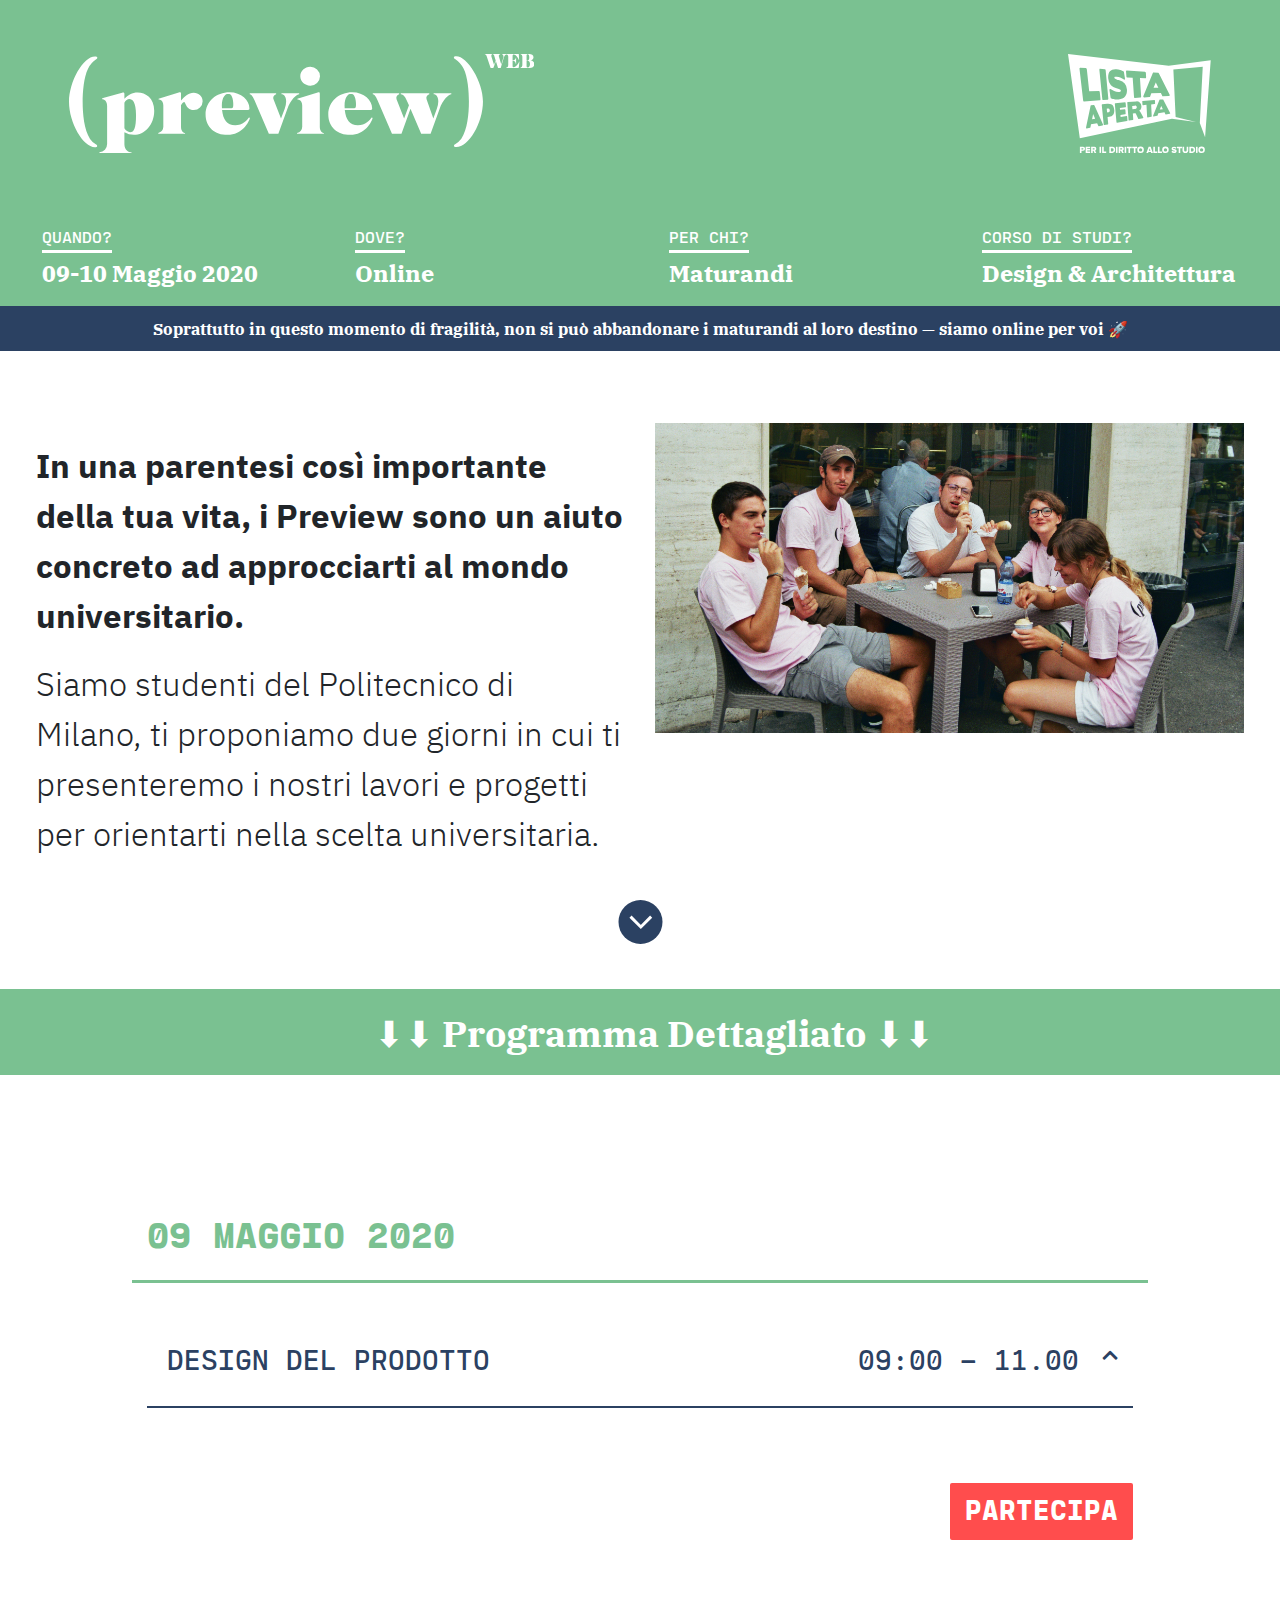
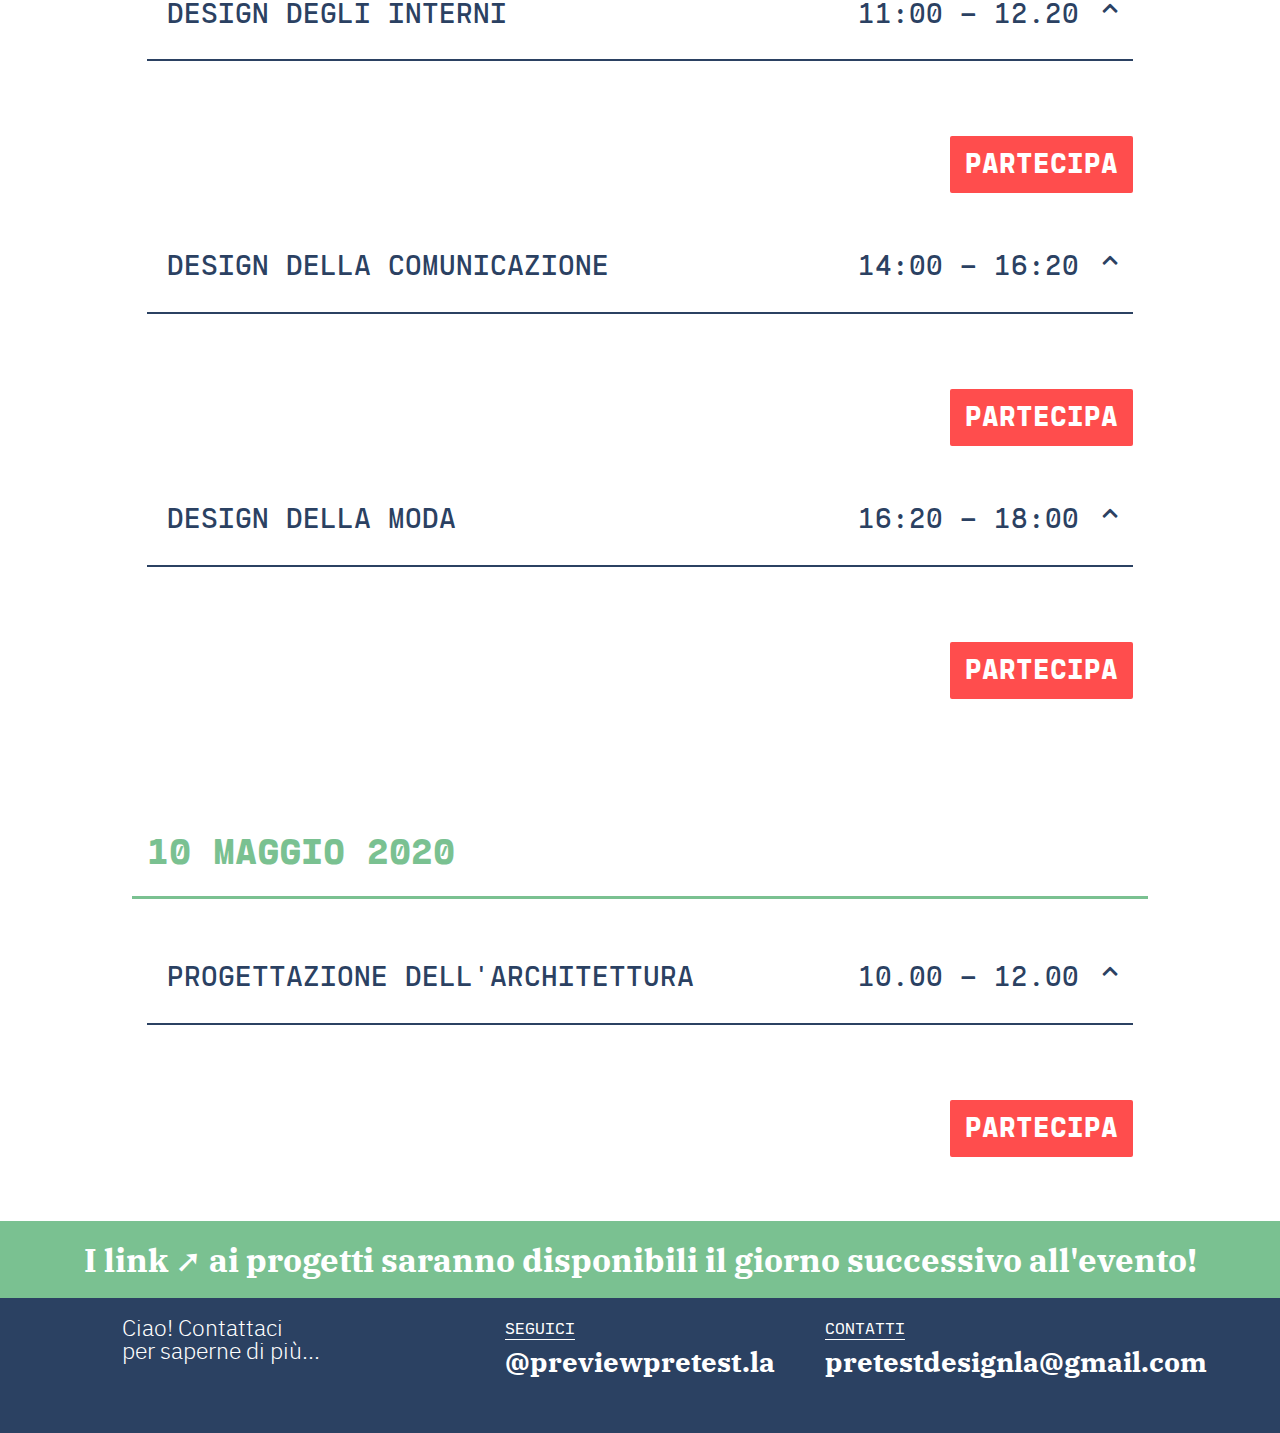
==== index.html @ a36ee957 "init" ====
<!DOCTYPE html>

 <html lang=ita>

 <head>

   <meta charset="UTF-8">
   <title>PREVIEW WEB 2020</title>
   <!-- metatag -->
   <meta name="description" content="PREVIEW WEB 2020">
   <meta name="keywords" content="">
   <meta name="author" content="Lista Aperta">
   <!-- responsive -->
   <meta name="viewport" content="width=device-width, initial-scale=1.0">
   <meta name="robots" content="all">
   <!-- favicon -->
   <link rel="icon" sizes="192x192" href="assets/favicon.png">
   <!-- bootstrap -->
   <link rel="stylesheet" href="https://stackpath.bootstrapcdn.com/bootstrap/4.3.1/css/bootstrap.min.css" integrity="sha384-ggOyR0iXCbMQv3Xipma34MD+dH/1fQ784/j6cY/iJTQUOhcWr7x9JvoRxT2MZw1T" crossorigin="anonymous">
   <!-- style and js -->
   <link rel="stylesheet" type="text/css" href="./style.css">
   <script src="https://ajax.googleapis.com/ajax/libs/jquery/3.4.1/jquery.min.js"></script>
   <!-- <script src="./main.js"></script> -->
   <!-- <link href="https://maxcdn.bootstrapcdn.com/bootstrap/4.3.1/css/bootstrap.min.css" rel="stylesheet" id="bootstrap-css"> -->
   <script src="https://maxcdn.bootstrapcdn.com/bootstrap/4.3.1/js/bootstrap.min.js"></script>
   <script src="https://code.jquery.com/jquery-1.11.1.min.js"></script>

 </head>

 <body>

   <header>

     <div class="container-fluid schermata">

       <div class="verde">
         <div class="row loghi">
           <div class="col-lg-12">
             <div class="svg">

               <svg class="prev" xmlns="http://www.w3.org/2000/svg" width="465.405" height="99.35" viewBox="0 0 465.405 99.35">

                 <g id="Group_120" data-name="Group 120" transform="translate(-140 -66.149)">

                   <path id="Path_24" data-name="Path 24"
                     d="M57.151,117.584a23.176,23.176,0,0,0-8.29,9.644c-4.044,8.1-5.256,23.042-5.256,32.973,0,11.86,1.415,28.153,7.381,37.024a18.108,18.108,0,0,0,6.064,5.592,1.636,1.636,0,0,1,1.113,1.542c0,1.349-1.718,1.255-2.326,1.255-11.626,0-25.881-24.009-25.881-45.413,0-20.15,14.154-45.315,25.982-45.315.607,0,2.326-.1,2.326,1.253,0,.869-.708,1.156-1.113,1.446"
                     transform="translate(110.043 -46.187)" fill="#fff" />

                   <path id="Path_25" data-name="Path 25"
                     d="M74.615,139.748c-1.921,0-3.641,1.253-4.955,3.76v25.549c1.516,2.6,3.639,3.76,5.663,3.76,4.042,0,5.963-4.339,5.963-17.259,0-12.823-3.639-15.811-6.671-15.811m4.649,35.77a18.606,18.606,0,0,1-9.6-2.6V184.87c0,6.075,4.449,8.1,7.076,8.1v1.06H44.69v-1.06a8.22,8.22,0,0,0,7.683-8.292V146.592c0-5.3-3.236-6.652-4.955-6.652v-.965l20.017-5.592c1.113-.29,2.224-.386,2.224,1.349v4.629c3.437-3.76,7.885-6.268,13.243-6.268,7.887,0,16.58,5.4,16.58,18.222,0,14.464-9.806,24.2-20.22,24.2"
                     transform="translate(125.738 -28.529)" fill="#fff" />

                   <path id="Path_26" data-name="Path 26"
                     d="M108.561,150.723c-4.651,0-6.572-2.8-7.683-5.015-.81-1.639-1.113-2.988-1.82-2.988s-1.82.772-3.135,3.374v21.6c0,4.53,2.832,5.882,4.044,5.978v.963H73.178v-.963a6.574,6.574,0,0,0,5.054-6.171V146.384c0-5.206-3.437-6.075-4.752-6.075v-.867l20.22-6.268c1.316-.29,2.224-.386,2.224,1.349v6.847c3.135-3.76,7.481-7.81,12.638-7.81s9,3.76,9,8.387a8.838,8.838,0,0,1-9,8.775"
                     transform="translate(156.087 -28.61)" fill="#fff" />

                   <path id="Path_27" data-name="Path 27"
                     d="M118.731,134.538c-2.629,0-6.369,3.086-6.369,12.053,0,.772.1,1.446.1,2.314h9.5c1.619,0,1.82-1.158,1.82-4.146,0-5.206-1.516-10.221-5.054-10.221m-.708,41.074c-12.739,0-21.938-7.81-21.938-20.44,0-13.018,10.717-22.177,23.96-22.177,11.828,0,19.916,8.1,19.916,16.1,0,.963-.1,1.639-1.516,1.639H112.564c1.01,9.449,4.953,15.33,13.144,15.33,7.481,0,12.433-5.882,13.546-7.617.605-.193,1.111-.1,1.111.483-.81,3.471-7.379,16.679-22.343,16.679"
                     transform="translate(180.491 -28.624)" fill="#fff" />

                   <path id="Path_28" data-name="Path 28"
                     d="M154.88,149.683l-8.794,24.491h-9.5l-14.356-33.747c-1.82-4.05-3.742-5.785-4.752-5.785v-1.156h26.387v1.156a3.68,3.68,0,0,0-2.528,5.109l7.382,19.092,3.639-9.642a20.1,20.1,0,0,0,1.516-7.426c0-4.434-1.921-7.134-4.651-7.134v-1.156h17.694v1.156c-2.528,0-8.493,5.3-12.033,15.041"
                     transform="translate(203.278 -28.149)" fill="#fff" />

                   <path id="Path_29" data-name="Path 29"
                     d="M153.525,138.924c-5.357,0-9.907-4.146-9.907-9.354,0-5.109,4.55-9.447,9.907-9.447a9.674,9.674,0,0,1,9.808,9.447,9.535,9.535,0,0,1-9.808,9.354M140.383,187.13v-.963A6.542,6.542,0,0,0,145.538,180V158.881c0-5.206-3.538-6.075-4.851-6.075v-.867l20.321-6.268c1.212-.29,2.123-.386,2.123,1.349v33.168c0,4.53,2.829,5.882,4.044,5.978v.963Z"
                     transform="translate(227.683 -41.107)" fill="#fff" />

                   <path id="Path_30" data-name="Path 30"
                     d="M178.153,134.538c-2.629,0-6.369,3.086-6.369,12.053,0,.772.1,1.446.1,2.314h9.5c1.617,0,1.82-1.158,1.82-4.146,0-5.206-1.516-10.221-5.054-10.221m-.708,41.074c-12.737,0-21.938-7.81-21.938-20.44,0-13.018,10.717-22.177,23.96-22.177,11.828,0,19.916,8.1,19.916,16.1,0,.963-.1,1.639-1.516,1.639H171.986c1.01,9.449,4.955,15.33,13.142,15.33,7.483,0,12.435-5.882,13.549-7.617.605-.193,1.111-.1,1.111.483-.808,3.471-7.379,16.679-22.343,16.679"
                     transform="translate(243.795 -28.624)" fill="#fff" />

                   <path id="Path_31" data-name="Path 31"
                     d="M243.667,149.683l-8.8,24.491h-9.4L214.753,149.1l-9,25.07h-9.5L181.8,140.427c-1.72-4.05-3.639-5.785-4.752-5.785v-1.156h26.387v1.156a3.753,3.753,0,0,0-2.528,5.109l7.481,19.092,4.854-13.307-2.326-5.109c-1.617-4.05-4.348-5.785-5.863-5.785v-1.156h28.51v1.156a3.733,3.733,0,0,0-2.629,5.109l6.673,19.092,3.437-9.642a20.059,20.059,0,0,0,1.516-7.426c0-4.434-1.921-7.134-4.649-7.134v-1.156H255.6v1.156c-2.427,0-8.493,5.3-11.929,15.041"
                     transform="translate(266.739 -28.149)" fill="#fff" />

                   <path id="Path_32" data-name="Path 32"
                     d="M218.727,205.564c-.506,0-2.326,0-2.326-1.351a1.7,1.7,0,0,1,1.212-1.542,20.233,20.233,0,0,0,6.167-5.5c6.066-8.966,7.582-25.165,7.582-37.217,0-9.738-1.111-24.779-5.357-32.878a24.2,24.2,0,0,0-8.493-9.642,1.591,1.591,0,0,1-1.212-1.446c0-1.349,1.82-1.253,2.326-1.253,11.221,0,26.789,25.261,26.789,45.315,0,21.4-14.154,45.51-26.688,45.51"
                     transform="translate(308.559 -46.33)" fill="#fff" />

                   <path id="Path_45" data-name="Path 45"
                     d="M20.811-13.608v-.252H16.443l.021.252c1.05,0,1.827,1.785,1.323,3.465L15.75-3.486l-2.289-7.728a1.829,1.829,0,0,1,1.281-2.394v-.252H7.329v.252c.441,0,1.05.5,1.386,1.533l1.449,4.6L8.505-3.234l-2.541-7.98c-.42-1.344.147-2.394.819-2.394v-.252H-.693v.252a2.307,2.307,0,0,1,1.68,1.533L5.1,0H7.791l2.625-6.678L12.537,0h2.646l3.234-10.542A4.658,4.658,0,0,1,20.811-13.608ZM33.936-6.237c.042-.315-.147-.252-.294.063a16.408,16.408,0,0,1-2.058,3.381c-.966,1.2-2.163,2.268-3.423,2.268-.735,0-1.092-.672-1.092-1.365V-7.056h.42c1.911,0,2.814,2.31,2.814,3.066H30.6v-6.447h-.21c0,.756-.987,2.9-2.9,2.9h-.42v-4.347c0-1.05.588-1.512,1.3-1.512.966,0,2.058.882,2.94,1.974a12.266,12.266,0,0,1,1.932,3.192c.147.441.378.252.357,0l-.273-5.4c-.021-.21-.336-.231-.336-.231H20.727v.21a2.406,2.406,0,0,1,1.995,2.541v8.274a2.5,2.5,0,0,1-2.163,2.6V0H32.886s.378-.063.4-.294Zm14.931,2.31c0-2.94-3.15-3.423-3.99-3.423v-.105c.756,0,3.129-.945,3.129-3.192,0-2.31-2.121-3.234-4.2-3.234H35.049v.231a2.259,2.259,0,0,1,1.785,2.226v8.505A2.519,2.519,0,0,1,34.944-.21V0h9.345C46.746,0,48.867-1.386,48.867-3.927ZM43.743-10.29c0,2.268-.8,2.9-1.512,2.9h-.987c-.105,0-.189-.063-.189-.252v-4.578c0-.651.168-1.344,1.071-1.344C43.176-13.566,43.743-12.537,43.743-10.29Zm.735,6.531c0,2.394-1.092,3.339-2.058,3.339a1.257,1.257,0,0,1-1.365-1.323V-6.825a.292.292,0,0,1,.273-.252h.9C43.218-7.077,44.478-6.174,44.478-3.759Z"
                     transform="translate(556.538 80.03)" fill="#fff" />

                 </g>

               </svg>
               <svg class="LA" xmlns="http://www.w3.org/2000/svg" width="142.706" height="99" viewBox="0 0 142.706 99">
                 <g id="Group_3" data-name="Group 3" transform="translate(-90.061 -147.755)">
                   <path id="Path_1" data-name="Path 1"
                     d="M183.31,199.638l-1.475,3.663,3.09-.4Zm-25.027,0a2.183,2.183,0,0,0-1.43-.252l-2.617.259.267,3.46,1.99-.242a3.51,3.51,0,0,0,1.8-.6,1.537,1.537,0,0,0,.547-1.455A1.414,1.414,0,0,0,158.282,199.638Zm-26.455,4.338a2.06,2.06,0,0,0-.633-1.462,1.605,1.605,0,0,0-1.447-.27l-.944.206.352,3.724.853-.068A1.715,1.715,0,0,0,131.827,203.976Zm-16.626,3.84-1.063,5.074,3.054-.476Zm62.654-31.638-2.241,5.356,4.8-.015ZM115.2,207.816l-1.063,5.074,3.054-.476Zm16.626-3.84a2.06,2.06,0,0,0-.633-1.462,1.605,1.605,0,0,0-1.447-.27l-.944.206.352,3.724.853-.068A1.715,1.715,0,0,0,131.827,203.976Zm26.455-4.338a2.183,2.183,0,0,0-1.43-.252l-2.617.259.267,3.46,1.99-.242a3.51,3.51,0,0,0,1.8-.6,1.537,1.537,0,0,0,.547-1.455A1.414,1.414,0,0,0,158.282,199.638Zm19.573-23.459-2.241,5.356,4.8-.015Zm5.455,23.459-1.475,3.663,3.09-.4Zm0,0-1.475,3.663,3.09-.4Zm-25.027,0a2.183,2.183,0,0,0-1.43-.252l-2.617.259.267,3.46,1.99-.242a3.51,3.51,0,0,0,1.8-.6,1.537,1.537,0,0,0,.547-1.455A1.414,1.414,0,0,0,158.282,199.638Zm-26.455,4.338a2.06,2.06,0,0,0-.633-1.462,1.605,1.605,0,0,0-1.447-.27l-.944.206.352,3.724.853-.068A1.715,1.715,0,0,0,131.827,203.976Zm-16.626,3.84-1.063,5.074,3.054-.476Zm62.654-31.638-2.241,5.356,4.8-.015ZM115.2,207.816l-1.063,5.074,3.054-.476Zm16.626-3.84a2.06,2.06,0,0,0-.633-1.462,1.605,1.605,0,0,0-1.447-.27l-.944.206.352,3.724.853-.068A1.715,1.715,0,0,0,131.827,203.976Zm26.455-4.338a2.183,2.183,0,0,0-1.43-.252l-2.617.259.267,3.46,1.99-.242a3.51,3.51,0,0,0,1.8-.6,1.537,1.537,0,0,0,.547-1.455A1.414,1.414,0,0,0,158.282,199.638Zm19.573-23.459-2.241,5.356,4.8-.015Zm5.455,23.459-1.475,3.663,3.09-.4Zm0,0-1.475,3.663,3.09-.4Zm-25.027,0a2.183,2.183,0,0,0-1.43-.252l-2.617.259.267,3.46,1.99-.242a3.51,3.51,0,0,0,1.8-.6,1.537,1.537,0,0,0,.547-1.455A1.414,1.414,0,0,0,158.282,199.638Zm-26.455,4.338a2.06,2.06,0,0,0-.633-1.462,1.605,1.605,0,0,0-1.447-.27l-.944.206.352,3.724.853-.068A1.715,1.715,0,0,0,131.827,203.976Zm-16.626,3.84-1.063,5.074,3.054-.476Zm62.654-31.638-2.241,5.356,4.8-.015ZM115.2,207.816l-1.063,5.074,3.054-.476Zm16.626-3.84a2.06,2.06,0,0,0-.633-1.462,1.605,1.605,0,0,0-1.447-.27l-.944.206.352,3.724.853-.068A1.715,1.715,0,0,0,131.827,203.976Zm26.455-4.338a2.183,2.183,0,0,0-1.43-.252l-2.617.259.267,3.46,1.99-.242a3.51,3.51,0,0,0,1.8-.6,1.537,1.537,0,0,0,.547-1.455A1.414,1.414,0,0,0,158.282,199.638Zm19.573-23.459-2.241,5.356,4.8-.015Zm5.455,23.459-1.475,3.663,3.09-.4Zm0,0-1.475,3.663,3.09-.4Zm-25.027,0a2.183,2.183,0,0,0-1.43-.252l-2.617.259.267,3.46,1.99-.242a3.51,3.51,0,0,0,1.8-.6,1.537,1.537,0,0,0,.547-1.455A1.414,1.414,0,0,0,158.282,199.638Zm-26.455,4.338a2.06,2.06,0,0,0-.633-1.462,1.605,1.605,0,0,0-1.447-.27l-.944.206.352,3.724.853-.068A1.715,1.715,0,0,0,131.827,203.976Zm-16.626,3.84-1.063,5.074,3.054-.476Zm62.654-31.638-2.241,5.356,4.8-.015ZM115.2,207.816l-1.063,5.074,3.054-.476Zm16.626-3.84a2.06,2.06,0,0,0-.633-1.462,1.605,1.605,0,0,0-1.447-.27l-.944.206.352,3.724.853-.068A1.715,1.715,0,0,0,131.827,203.976Zm26.455-4.338a2.183,2.183,0,0,0-1.43-.252l-2.617.259.267,3.46,1.99-.242a3.51,3.51,0,0,0,1.8-.6,1.537,1.537,0,0,0,.547-1.455A1.414,1.414,0,0,0,158.282,199.638Zm19.573-23.459-2.241,5.356,4.8-.015Zm5.455,23.459-1.475,3.663,3.09-.4Zm0,0-1.475,3.663,3.09-.4Zm-25.027,0a2.183,2.183,0,0,0-1.43-.252l-2.617.259.267,3.46,1.99-.242a3.51,3.51,0,0,0,1.8-.6,1.537,1.537,0,0,0,.547-1.455A1.414,1.414,0,0,0,158.282,199.638Zm-26.455,4.338a2.06,2.06,0,0,0-.633-1.462,1.605,1.605,0,0,0-1.447-.27l-.944.206.352,3.724.853-.068A1.715,1.715,0,0,0,131.827,203.976Zm-16.626,3.84-1.063,5.074,3.054-.476Zm62.654-31.638-2.241,5.356,4.8-.015ZM115.2,207.816l-1.063,5.074,3.054-.476Zm16.626-3.84a2.06,2.06,0,0,0-.633-1.462,1.605,1.605,0,0,0-1.447-.27l-.944.206.352,3.724.853-.068A1.715,1.715,0,0,0,131.827,203.976Zm26.455-4.338a2.183,2.183,0,0,0-1.43-.252l-2.617.259.267,3.46,1.99-.242a3.51,3.51,0,0,0,1.8-.6,1.537,1.537,0,0,0,.547-1.455A1.414,1.414,0,0,0,158.282,199.638Zm19.573-23.459-2.241,5.356,4.8-.015Zm5.455,23.459-1.475,3.663,3.09-.4Zm0,0-1.475,3.663,3.09-.4Zm-25.027,0a2.183,2.183,0,0,0-1.43-.252l-2.617.259.267,3.46,1.99-.242a3.51,3.51,0,0,0,1.8-.6,1.537,1.537,0,0,0,.547-1.455A1.414,1.414,0,0,0,158.282,199.638Zm-26.455,4.338a2.06,2.06,0,0,0-.633-1.462,1.605,1.605,0,0,0-1.447-.27l-.944.206.352,3.724.853-.068A1.715,1.715,0,0,0,131.827,203.976Zm-16.626,3.84-1.063,5.074,3.054-.476Zm62.654-31.638-2.241,5.356,4.8-.015Zm12.908-16.6-100.7-11.827L101.883,232.1l92.123-19.584,24.132,3.336-20.44-5.088L195.429,163.3l29.37-2.792-2.927,56.256,5.284,14.328,5.611-77.077ZM175.2,166.346a.774.774,0,0,1,.384-.124l4.679.359a1.024,1.024,0,0,1,.413.171,2.365,2.365,0,0,1,.338.395l10.7,21.368a.976.976,0,0,1,.007.861.72.72,0,0,1-.708.424l-5.946.312a.834.834,0,0,1-.4-.131.68.68,0,0,1-.3-.345l-1.408-2.866-9.6.323-1.149,3.165a1.023,1.023,0,0,1-.291.391.729.729,0,0,1-.395.188l-5.261.3a.757.757,0,0,1-.766-.409,1.232,1.232,0,0,1-.037-1.027L174.9,166.67A.734.734,0,0,1,175.2,166.346Zm-26.925-1.767a.55.55,0,0,1,.532-.288l18.253,1.294a.8.8,0,0,1,.594.341,1.1,1.1,0,0,1,.277.69l.242,4.406a1.071,1.071,0,0,1-.185.7.646.646,0,0,1-.562.259l-5.392-.21,1.152,18.534a1.116,1.116,0,0,1-.181.715.629.629,0,0,1-.523.334l-5.562.341a.671.671,0,0,1-.544-.288,1.14,1.14,0,0,1-.29-.7l-1.342-19.224-5.4-.2a.707.707,0,0,1-.594-.331,1.5,1.5,0,0,1-.281-.8l-.375-4.843A1.1,1.1,0,0,1,148.277,164.579Zm-26.722-1.661c.117-.228.256-.341.451-.323l4.9.288c.19.007.359.132.528.388a2.025,2.025,0,0,1,.271.835l2.667,28.161a1.407,1.407,0,0,1-.114.821.54.54,0,0,1-.428.391l-4.7.345a.634.634,0,0,1-.512-.327,1.746,1.746,0,0,1-.26-.825l-2.9-28.918A1.55,1.55,0,0,1,121.555,162.918ZM105.51,194.912a1.591,1.591,0,0,1-.325-.881l-3.594-31.3a1.616,1.616,0,0,1,.127-.9.479.479,0,0,1,.512-.341l5.7.3a.853.853,0,0,1,.61.408,1.713,1.713,0,0,1,.338.9l2.382,21.945,9.676-.338a.767.767,0,0,1,.587.324,1.582,1.582,0,0,1,.322.861l.7,6.909a1.564,1.564,0,0,1-.135.871.6.6,0,0,1-.5.38l-15.793,1.213A.692.692,0,0,1,105.51,194.912Zm19.539,23.836a.553.553,0,0,1-.425.448l-3.821.711a.394.394,0,0,1-.27-.082.615.615,0,0,1-.212-.3l-1.12-2.518-6.134,1.07-.535,2.9a.831.831,0,0,1-.153.377.422.422,0,0,1-.249.2l-3.359.647a.472.472,0,0,1-.532-.309,1.344,1.344,0,0,1-.087-.892l4.514-21.418a.7.7,0,0,1,.162-.334c.1-.11.172-.16.238-.16l2.967-.288a.4.4,0,0,1,.261.128.65.65,0,0,1,.233.3l8.432,18.715A1.274,1.274,0,0,1,125.049,218.748Zm10.222-10.28a5.414,5.414,0,0,1-3.949,2.137l-1.7.224.619,6.522a1.068,1.068,0,0,1-.082.573.5.5,0,0,1-.332.3l-3.469.644a.389.389,0,0,1-.377-.164,1.045,1.045,0,0,1-.213-.543l-1.925-19.27a1.018,1.018,0,0,1,.092-.576.41.41,0,0,1,.327-.274l4.936-.455a11.252,11.252,0,0,1,2.843.107,4.859,4.859,0,0,1,2.107.935,4.724,4.724,0,0,1,1.4,1.842,8.887,8.887,0,0,1,.677,2.859A7.682,7.682,0,0,1,135.271,208.468Zm.585-15.59a2.269,2.269,0,0,1-.413-.1l0,.05c-.5-.1-.925-.189-1.289-.281s-.619-.153-.816-.2a.8.8,0,0,1-.434-.356,1.474,1.474,0,0,1-.267-.637l-1.081-7.3a1.3,1.3,0,0,1,.192-1.1.546.546,0,0,1,.791-.089,28.645,28.645,0,0,0,3.679,2.013,9.908,9.908,0,0,0,4.274.981,3.6,3.6,0,0,0,1.823-.469,1.209,1.209,0,0,0,.59-1.205,1.151,1.151,0,0,0-.466-.779,9.342,9.342,0,0,0-3.14-1.2c-3.048-.829-5.211-1.945-6.486-3.368a10.857,10.857,0,0,1-2.5-6.482c-.3-3.251.251-5.658,1.668-7.255,1.412-1.565,3.53-2.237,6.335-2.052a17.38,17.38,0,0,1,3.975.779c.676.21,1.282.412,1.791.587a13.41,13.41,0,0,1,1.283.509,1.024,1.024,0,0,1,.411.384,1.372,1.372,0,0,1,.237.59l1.019,6.309a1.209,1.209,0,0,1-.215,1.042.554.554,0,0,1-.818.046c-.558-.381-1.161-.729-1.769-1.063a20.8,20.8,0,0,0-1.917-.939,10.4,10.4,0,0,0-3.546-.878,5.18,5.18,0,0,0-1.78.181.809.809,0,0,0-.562.886,1.172,1.172,0,0,0,.734.96c.411.213.923.437,1.508.69a15.808,15.808,0,0,0,2.08.7q4.329,1.253,6.031,3.428a10.015,10.015,0,0,1,2.182,5.861,11.806,11.806,0,0,1-.306,4.093,7.96,7.96,0,0,1-1.548,3.062,7.292,7.292,0,0,1-2.667,2.006,10.492,10.492,0,0,1-3.691.9,18.045,18.045,0,0,1-2.226.025,19.675,19.675,0,0,1-2.222-.242A2.577,2.577,0,0,0,135.856,192.878ZM149.4,214.467a.505.505,0,0,1-.341.287l-9.964,1.786a.375.375,0,0,1-.368-.161.818.818,0,0,1-.194-.512l-1.62-18.189a.776.776,0,0,1,.11-.534.393.393,0,0,1,.326-.259l9.795-.832a.437.437,0,0,1,.361.181.773.773,0,0,1,.187.5l.29,3.493a1.036,1.036,0,0,1-.109.54.454.454,0,0,1-.345.253l-5.6.619.158,1.956,4.787-.565a.409.409,0,0,1,.354.177.917.917,0,0,1,.208.484l.254,3.456a.783.783,0,0,1-.11.548.462.462,0,0,1-.324.274l-4.742.7.174,2.056,5.983-.9a.36.36,0,0,1,.378.164.877.877,0,0,1,.178.487l.277,3.488A.87.87,0,0,1,149.4,214.467Zm15.971-2.86a.558.558,0,0,1-.437.384l-4.161.719a.323.323,0,0,1-.26-.071.618.618,0,0,1-.2-.235l-2.456-5.028a2.4,2.4,0,0,0-.149-.2.5.5,0,0,0-.176-.153c-.1-.089-.437-.093-1.033,0l-1.6.224.4,5.707a.8.8,0,0,1-.116.509.454.454,0,0,1-.343.277l-3.63.637a.383.383,0,0,1-.363-.146.8.8,0,0,1-.19-.48l-1.3-17.154a.745.745,0,0,1,.108-.516.423.423,0,0,1,.325-.242l8.455-.69a4.764,4.764,0,0,1,3.55,1.006,4.669,4.669,0,0,1,1.634,3.492,5.22,5.22,0,0,1-.906,3.8,5.739,5.739,0,0,1-.622.619,5.209,5.209,0,0,1-.8.562,4.616,4.616,0,0,1,.964.711,5.762,5.762,0,0,1,.675.807l2.566,4.765A.873.873,0,0,1,165.366,211.607Zm8.278-1.283a.454.454,0,0,1-.327.245l-3.613.615a.413.413,0,0,1-.348-.146.648.648,0,0,1-.174-.419l-.658-11.991-3.454.338a.359.359,0,0,1-.372-.167.759.759,0,0,1-.178-.462l-.169-2.984a.778.778,0,0,1,.109-.484.451.451,0,0,1,.348-.231l11.661-.865a.442.442,0,0,1,.373.153.6.6,0,0,1,.168.423l.128,2.806a.763.763,0,0,1-.128.462.5.5,0,0,1-.356.224l-3.457.323.569,11.7A.772.772,0,0,1,173.644,210.324Zm18.545-3.108a.525.525,0,0,1-.455.324l-3.844.619a.42.42,0,0,1-.263-.047.367.367,0,0,1-.185-.2l-.889-1.786-6.2.942-.755,2.12a.767.767,0,0,1-.192.252.415.415,0,0,1-.245.153l-3.414.555a.424.424,0,0,1-.5-.21.709.709,0,0,1,0-.64l6.209-15.564a.683.683,0,0,1,.2-.242.619.619,0,0,1,.235-.117l3-.2a.392.392,0,0,1,.263.071.487.487,0,0,1,.192.231l6.817,13.161A.682.682,0,0,1,192.189,207.215ZM181.834,203.3l3.09-.4-1.614-3.264Zm-3.979-27.122-2.241,5.356,4.8-.015Zm-21,23.207-2.617.259.267,3.46,1.99-.242a3.51,3.51,0,0,0,1.8-.6,1.537,1.537,0,0,0,.547-1.455,1.414,1.414,0,0,0-.56-1.166A2.183,2.183,0,0,0,156.853,199.386Zm-25.659,3.129a1.605,1.605,0,0,0-1.447-.27l-.944.206.352,3.724.853-.068a1.715,1.715,0,0,0,1.819-2.13A2.06,2.06,0,0,0,131.194,202.515Zm-17.057,10.376,3.054-.476-1.991-4.6Zm63.718-36.712-2.241,5.356,4.8-.015ZM115.2,207.816l-1.063,5.074,3.054-.476Zm16.626-3.84a2.06,2.06,0,0,0-.633-1.462,1.605,1.605,0,0,0-1.447-.27l-.944.206.352,3.724.853-.068A1.715,1.715,0,0,0,131.827,203.976Zm26.455-4.338a2.183,2.183,0,0,0-1.43-.252l-2.617.259.267,3.46,1.99-.242a3.51,3.51,0,0,0,1.8-.6,1.537,1.537,0,0,0,.547-1.455A1.414,1.414,0,0,0,158.282,199.638Zm25.027,0-1.475,3.663,3.09-.4Zm0,0-1.475,3.663,3.09-.4Zm-5.455-23.459-2.241,5.356,4.8-.015Zm-19.573,23.459a2.183,2.183,0,0,0-1.43-.252l-2.617.259.267,3.46,1.99-.242a3.51,3.51,0,0,0,1.8-.6,1.537,1.537,0,0,0,.547-1.455A1.414,1.414,0,0,0,158.282,199.638Zm-26.455,4.338a2.06,2.06,0,0,0-.633-1.462,1.605,1.605,0,0,0-1.447-.27l-.944.206.352,3.724.853-.068A1.715,1.715,0,0,0,131.827,203.976Zm-16.626,3.84-1.063,5.074,3.054-.476Zm62.654-31.638-2.241,5.356,4.8-.015ZM115.2,207.816l-1.063,5.074,3.054-.476Zm16.626-3.84a2.06,2.06,0,0,0-.633-1.462,1.605,1.605,0,0,0-1.447-.27l-.944.206.352,3.724.853-.068A1.715,1.715,0,0,0,131.827,203.976Zm26.455-4.338a2.183,2.183,0,0,0-1.43-.252l-2.617.259.267,3.46,1.99-.242a3.51,3.51,0,0,0,1.8-.6,1.537,1.537,0,0,0,.547-1.455A1.414,1.414,0,0,0,158.282,199.638Zm25.027,0-1.475,3.663,3.09-.4Zm0,0-1.475,3.663,3.09-.4Zm-5.455-23.459-2.241,5.356,4.8-.015Zm-19.573,23.459a2.183,2.183,0,0,0-1.43-.252l-2.617.259.267,3.46,1.99-.242a3.51,3.51,0,0,0,1.8-.6,1.537,1.537,0,0,0,.547-1.455A1.414,1.414,0,0,0,158.282,199.638Zm-26.455,4.338a2.06,2.06,0,0,0-.633-1.462,1.605,1.605,0,0,0-1.447-.27l-.944.206.352,3.724.853-.068A1.715,1.715,0,0,0,131.827,203.976Zm-16.626,3.84-1.063,5.074,3.054-.476Zm62.654-31.638-2.241,5.356,4.8-.015ZM115.2,207.816l-1.063,5.074,3.054-.476Zm16.626-3.84a2.06,2.06,0,0,0-.633-1.462,1.605,1.605,0,0,0-1.447-.27l-.944.206.352,3.724.853-.068A1.715,1.715,0,0,0,131.827,203.976Zm26.455-4.338a2.183,2.183,0,0,0-1.43-.252l-2.617.259.267,3.46,1.99-.242a3.51,3.51,0,0,0,1.8-.6,1.537,1.537,0,0,0,.547-1.455A1.414,1.414,0,0,0,158.282,199.638Zm25.027,0-1.475,3.663,3.09-.4Zm0,0-1.475,3.663,3.09-.4Zm-5.455-23.459-2.241,5.356,4.8-.015Zm-19.573,23.459a2.183,2.183,0,0,0-1.43-.252l-2.617.259.267,3.46,1.99-.242a3.51,3.51,0,0,0,1.8-.6,1.537,1.537,0,0,0,.547-1.455A1.414,1.414,0,0,0,158.282,199.638Zm-26.455,4.338a2.06,2.06,0,0,0-.633-1.462,1.605,1.605,0,0,0-1.447-.27l-.944.206.352,3.724.853-.068A1.715,1.715,0,0,0,131.827,203.976Zm-16.626,3.84-1.063,5.074,3.054-.476Zm62.654-31.638-2.241,5.356,4.8-.015ZM115.2,207.816l-1.063,5.074,3.054-.476Zm16.626-3.84a2.06,2.06,0,0,0-.633-1.462,1.605,1.605,0,0,0-1.447-.27l-.944.206.352,3.724.853-.068A1.715,1.715,0,0,0,131.827,203.976Zm26.455-4.338a2.183,2.183,0,0,0-1.43-.252l-2.617.259.267,3.46,1.99-.242a3.51,3.51,0,0,0,1.8-.6,1.537,1.537,0,0,0,.547-1.455A1.414,1.414,0,0,0,158.282,199.638Zm25.027,0-1.475,3.663,3.09-.4Zm0,0-1.475,3.663,3.09-.4Zm-5.455-23.459-2.241,5.356,4.8-.015Zm-19.573,23.459a2.183,2.183,0,0,0-1.43-.252l-2.617.259.267,3.46,1.99-.242a3.51,3.51,0,0,0,1.8-.6,1.537,1.537,0,0,0,.547-1.455A1.414,1.414,0,0,0,158.282,199.638Zm-26.455,4.338a2.06,2.06,0,0,0-.633-1.462,1.605,1.605,0,0,0-1.447-.27l-.944.206.352,3.724.853-.068A1.715,1.715,0,0,0,131.827,203.976Zm-16.626,3.84-1.063,5.074,3.054-.476Zm62.654-31.638-2.241,5.356,4.8-.015ZM115.2,207.816l-1.063,5.074,3.054-.476Zm16.626-3.84a2.06,2.06,0,0,0-.633-1.462,1.605,1.605,0,0,0-1.447-.27l-.944.206.352,3.724.853-.068A1.715,1.715,0,0,0,131.827,203.976Zm26.455-4.338a2.183,2.183,0,0,0-1.43-.252l-2.617.259.267,3.46,1.99-.242a3.51,3.51,0,0,0,1.8-.6,1.537,1.537,0,0,0,.547-1.455A1.414,1.414,0,0,0,158.282,199.638Zm25.027,0-1.475,3.663,3.09-.4Zm0,0-1.475,3.663,3.09-.4Zm-5.455-23.459-2.241,5.356,4.8-.015Zm-19.573,23.459a2.183,2.183,0,0,0-1.43-.252l-2.617.259.267,3.46,1.99-.242a3.51,3.51,0,0,0,1.8-.6,1.537,1.537,0,0,0,.547-1.455A1.414,1.414,0,0,0,158.282,199.638Zm-26.455,4.338a2.06,2.06,0,0,0-.633-1.462,1.605,1.605,0,0,0-1.447-.27l-.944.206.352,3.724.853-.068A1.715,1.715,0,0,0,131.827,203.976Zm-16.626,3.84-1.063,5.074,3.054-.476Zm16.626-3.84a2.06,2.06,0,0,0-.633-1.462,1.605,1.605,0,0,0-1.447-.27l-.944.206.352,3.724.853-.068A1.715,1.715,0,0,0,131.827,203.976Zm51.483-4.338-1.475,3.663,3.09-.4Zm-25.027,0a2.183,2.183,0,0,0-1.43-.252l-2.617.259.267,3.46,1.99-.242a3.51,3.51,0,0,0,1.8-.6,1.537,1.537,0,0,0,.547-1.455A1.414,1.414,0,0,0,158.282,199.638ZM115.2,207.816l-1.063,5.074,3.054-.476Zm62.654-31.638-2.241,5.356,4.8-.015Z"
                     fill="#fff" />
                   <g id="Group_2" data-name="Group 2" transform="translate(101.962 240.449)">
                     <path id="Path_2" data-name="Path 2" d="M122.519,406.925V400.83h3.052a2.026,2.026,0,1,1,0,4.048h-1.481v2.047Zm3.573-4.066a.678.678,0,0,0-.759-.658h-1.243v1.307h1.243A.676.676,0,0,0,126.092,402.858Z"
                       transform="translate(-122.519 -400.729)" fill="#fff" />
                     <path id="Path_3" data-name="Path 3" d="M138.253,406.925V400.83h4.469v1.37h-2.9v.95h2.833v1.371h-2.833v1.032h2.9v1.371Z" transform="translate(-132.484 -400.729)" fill="#fff" />
                     <path id="Path_4" data-name="Path 4"
                       d="M156.552,406.925l-1.023-2.047h-.8v2.047h-1.572V400.83H156.2a1.963,1.963,0,0,1,2.12,2.028,1.836,1.836,0,0,1-1.215,1.828l1.243,2.239Zm.173-4.075a.671.671,0,0,0-.758-.649h-1.243v1.307h1.243A.672.672,0,0,0,156.725,402.85Z"
                       transform="translate(-141.92 -400.729)" fill="#fff" />
                     <path id="Path_5" data-name="Path 5" d="M176.008,406.925V400.83h1.572v6.095Z" transform="translate(-156.395 -400.729)" fill="#fff" />
                     <path id="Path_6" data-name="Path 6" d="M183.231,406.925V400.83H184.8v4.724h2.449v1.371Z" transform="translate(-160.97 -400.729)" fill="#fff" />
                     <path id="Path_7" data-name="Path 7" d="M202.77,406.925V400.83h2.559a3.057,3.057,0,1,1,.01,6.095Zm4.249-3.052a1.561,1.561,0,0,0-1.681-1.673h-1v3.354h.987A1.618,1.618,0,0,0,207.019,403.873Z"
                       transform="translate(-173.344 -400.729)" fill="#fff" />
                     <path id="Path_8" data-name="Path 8" d="M220.871,406.925V400.83h1.572v6.095Z" transform="translate(-184.808 -400.729)" fill="#fff" />
                     <path id="Path_9" data-name="Path 9"
                       d="M231.532,406.925l-1.024-2.047h-.8v2.047h-1.572V400.83h3.052a1.962,1.962,0,0,1,2.12,2.028,1.835,1.835,0,0,1-1.215,1.828l1.243,2.239Zm.173-4.075a.671.671,0,0,0-.759-.649H229.7v1.307h1.243A.672.672,0,0,0,231.705,402.85Z"
                       transform="translate(-189.407 -400.729)" fill="#fff" />
                     <path id="Path_10" data-name="Path 10" d="M244.559,406.925V400.83h1.572v6.095Z" transform="translate(-199.811 -400.729)" fill="#fff" />
                     <path id="Path_11" data-name="Path 11" d="M252.066,406.925V402.2h-1.709v-1.37h4.98v1.37h-1.7v4.725Z" transform="translate(-203.483 -400.729)" fill="#fff" />
                     <path id="Path_12" data-name="Path 12" d="M266.738,406.925V402.2h-1.709v-1.37h4.98v1.37h-1.7v4.725Z" transform="translate(-212.775 -400.729)" fill="#fff" />
                     <path id="Path_13" data-name="Path 13" d="M279.183,403.708a3.26,3.26,0,1,1,3.263,3.153A3.1,3.1,0,0,1,279.183,403.708Zm4.917,0a1.662,1.662,0,1,0-1.654,1.763A1.643,1.643,0,0,0,284.1,403.708Z"
                       transform="translate(-221.739 -400.555)" fill="#fff" />
                     <path id="Path_14" data-name="Path 14" d="M308.521,406.925l-.3-.877h-2.4l-.3.877h-1.782l2.294-6.095h1.983l2.294,6.095Zm-1.5-4.542-.777,2.294h1.544Z" transform="translate(-237.286 -400.729)" fill="#fff" />
                     <path id="Path_15" data-name="Path 15" d="M322.779,406.925V400.83h1.572v4.724H326.8v1.371Z" transform="translate(-249.35 -400.729)" fill="#fff" />
                     <path id="Path_16" data-name="Path 16" d="M335.318,406.925V400.83h1.572v4.724h2.449v1.371Z" transform="translate(-257.291 -400.729)" fill="#fff" />
                     <path id="Path_17" data-name="Path 17" d="M346.98,403.708a3.26,3.26,0,1,1,3.262,3.153A3.1,3.1,0,0,1,346.98,403.708Zm4.916,0a1.662,1.662,0,1,0-1.654,1.763A1.643,1.643,0,0,0,351.9,403.708Z" transform="translate(-264.677 -400.555)"
                       fill="#fff" />
                     <path id="Path_18" data-name="Path 18"
                       d="M372.1,405.907l.832-1.224a2.758,2.758,0,0,0,1.955.8c.53,0,.859-.183.859-.484,0-.8-3.445-.137-3.445-2.486,0-1.023.859-1.937,2.422-1.937a3.718,3.718,0,0,1,2.476.85l-.859,1.178a2.828,2.828,0,0,0-1.782-.639c-.457,0-.657.156-.657.42,0,.75,3.445.183,3.445,2.449,0,1.225-.905,2.038-2.541,2.038A3.767,3.767,0,0,1,372.1,405.907Z"
                       transform="translate(-280.588 -400.571)" fill="#fff" />
                     <path id="Path_19" data-name="Path 19" d="M388.978,406.925V402.2H387.27v-1.37h4.98v1.37h-1.7v4.725Z" transform="translate(-290.194 -400.729)" fill="#fff" />
                     <path id="Path_20" data-name="Path 20" d="M402.4,404.457V400.83H404V404.4a1.285,1.285,0,0,0,2.568,0V400.83h1.59v3.619c0,1.517-.914,2.586-2.87,2.586S402.4,405.956,402.4,404.457Z" transform="translate(-299.776 -400.729)"
                       fill="#fff" />
                     <path id="Path_21" data-name="Path 21" d="M421.052,406.925V400.83h2.559a3.057,3.057,0,1,1,.009,6.095Zm4.249-3.052a1.561,1.561,0,0,0-1.681-1.673h-1v3.354h.987A1.618,1.618,0,0,0,425.3,403.873Z"
                       transform="translate(-311.589 -400.729)" fill="#fff" />
                     <path id="Path_22" data-name="Path 22" d="M439.154,406.925V400.83h1.572v6.095Z" transform="translate(-323.053 -400.729)" fill="#fff" />
                     <path id="Path_23" data-name="Path 23" d="M445.53,403.708a3.259,3.259,0,1,1,3.262,3.153A3.1,3.1,0,0,1,445.53,403.708Zm4.916,0a1.662,1.662,0,1,0-1.654,1.763A1.643,1.643,0,0,0,450.446,403.708Z"
                       transform="translate(-327.091 -400.555)" fill="#fff" />
                   </g>
                 </g>
               </svg>
             </div>
           </div>

         </div>

         <div class="row info">
           <div class=" col-lg-3 infoo">
             <span id="sopra">QUANDO?</span><br>
             <span id="sotto">09-10 Maggio 2020</span>
           </div>
           <div class=" col-lg-3  infoo">
             <span id="sopra">DOVE?</span><br>
             <span id="sotto">Online</span>
           </div>
           <div class="col-lg-3  infoo">
             <span id="sopra">PER CHI?</span><br>
             <span id="sotto">Maturandi</span>
           </div>
           <div class="col-lg-3  infoo">
             <span id="sopra">CORSO DI STUDI?</span><br>
             <span id="sotto">Design & Architettura</span>
           </div>
         </div>

         <div class="row blu">
           <div class="col-lg-12 aiuto">
             <p id="sopr">Soprattutto in questo momento di fragilità, non si può abbandonare i maturandi al loro destino — siamo online per voi 🚀 </p>
             <p id="soprmb">Quest'anno siamo online per voi 🚀 </p>
           </div>
         </div>

         <div class="row corpo">
           <div class="col-lg-6" id="testo">
             <p id="primopar"> In una parentesi così importante della tua vita, i Preview sono un aiuto concreto ad approcciarti al mondo universitario. </p>

             <p id="secondopar">Siamo studenti del Politecnico di Milano,
               ti proponiamo due giorni in cui
               ti presenteremo i nostri lavori e progetti
               per orientarti nella scelta universitaria.</p>
           </div>

           <div class="col-lg-6" id="imm">
             <img src="assets/gallery/1.jpeg" class="img-fluid" alt="Responsive image">
           </div>
         </div>

         <div class="col-lg-12 freccia">
           <div class="d-flex justify-content-center">
             <a href=#data><svg id="svg2" xmlns="http://www.w3.org/2000/svg" width="44" height="44" viewBox="0 0 44 44">
                 <g id="Group_112" data-name="Group 112" transform="translate(-867 -1019)">
                   <circle id="Ellipse_3" data-name="Ellipse 3" cx="22" cy="22" r="22" transform="translate(911 1019) rotate(90)" fill="#2b4162" />
                   <path id="Path_38" data-name="Path 38" d="M10638.777,1406l10.33,10.33,10.33-10.33" transform="translate(-9759.777 -370.33)" fill="none" stroke="#fff" stroke-width="3" />
                 </g>
               </svg></a>

           </div>
         </div>
       </div>

       <div class="row fascia">
         <div class="col-lg-12 fascia2">
           <p class="fascia3">⬇︎⬇︎ Programma Dettagliato ⬇︎⬇︎</p>

         </div>
       </div>
       <div class="container-fluid">
         <div class="container-fluid data ">
           <div class="row">
             <div class="offset-lg-1 col-lg-10 date">
               <p id="data">09 MAGGIO 2020</p>
             </div>
           </div>
         </div>
         <div class="container-fluid elenco">

           <link href="//netdna.bootstrapcdn.com/font-awesome/4.0.3/css/font-awesome.min.css" rel="stylesheet">
           <link rel="stylesheet" href="https://cdnjs.cloudflare.com/ajax/libs/font-awesome/4.7.0/css/font-awesome.min.css">

           <div class="row">
             <div class="offset-lg-1 col-lg-10 col-12 elencone">

               <div class="panel-group" id="accordion" role="tablist" aria-multiselectable="true">

                 <div class="panel panel-default">
                   <div class="panel-heading" role="tab" id="headingOne">
                     <h4 class="panel-title">
                       <a class="" role="button" data-toggle="collapse" data-parent="#accordion" href="#collapseOne" aria-expanded="true" aria-controls="collapseOne">
                         <p class="intestaz">DESIGN DEL PRODOTTO &nbsp;&nbsp;&nbsp;<span class="ora">09:00 - 11.00 &nbsp;</span></p>
                       </a>
                     </h4>
                   </div>
                   <div id="collapseOne" class="panel-collapse collapse in" role="tabpanel" aria-labelledby="headingOne">
                     <div class="panel-body">
                       <div class="row">
                         <div class="col-lg-4 linee">
                           <img src="assets/gallery/comunicazione/com00.jpg" class="img-fluid" alt="Responsive image">
                           <a href="https://www.instagram.com/martamons/" target="blank" style="text-decoration: none;">
                             <p class="nome">MARTA MONTI <i class="fa fa-instagram"></i> <span class="orario2">09:00</span></p>
                           </a>
                           <p id="cambio"><span class="progetto">Introduzione a Design<br>del Prodotto</span> <br>

                             <p> <span id="anno">INTRODUZIONE</span> </p>
                             <p id="descrizione">Breve introduzione del corso triennale e regole per partecipare ai PREVIEW sulla piattaforma ZOOM™</p>

                         </div>
                         <div class="col-lg-4 linee">
                           <img src="assets/gallery/prodotto/pro01.jpg" class="img-fluid" alt="Responsive image">
                           <a href="https://www.instagram.com/_al.ga_/" target="blank" style="text-decoration: none;">
                             <p class="nome">ALESSIA GARLASCHI <i class="fa fa-instagram"></i> <span class="orario2">09:10</span></p>
                           </a>
                           <p id="cambio"><span class="progetto">Sketch Book ➚</span> <br>

                             <p> <span id="anno">LAB DISEGNO</span> <span id="anno">1°ANNO</span></p>
                             <p id="descrizione">Guardare gli oggetti con occhi nuovi e imparare gli strumenti per lo sketch a mano libera rendendo i diversi materiali</p>

                         </div>
                         <div class="col-lg-4 linee2">
                           <img src="assets/gallery/prodotto/pro02.jpg" class="img-fluid" alt="Responsive image">
                           <a href="https://www.instagram.com/maddalenaadriano/" target="blank" style="text-decoration: none;">
                             <p class="nome">MADDALENA ADRIANO <i class="fa fa-instagram"></i><span class="orario2">09:20</span></p>
                           </a>
                           <p id="cambio"><span class="progetto">Ellipse ➚</span> <br>
                             <p> <span id="anno">FONDAMENTI DEL PROGETTO</span> <span id="anno">2°ANNO</span></p>
                             <p id="descrizione">Progettazione di una credenza per l’azienda Porada con l’intento di valorizzare il legno massello</p>

                         </div>
                         <div class="col-lg-4 linee">
                           <img src="assets/gallery/prodotto/pro03.jpg" class="img-fluid" alt="Responsive image">
                           <a href="https://www.instagram.com/annagiulss/" target="blank" style="text-decoration: none;">
                             <p class="nome">ANNA GIULIA CAMPIOTTI <i class="fa fa-instagram"></i><span class="orario2">09:40</span></p>
                           </a>
                           <p id="cambio"><span class="progetto">Millennial Totem ➚</span>
                             <p><span id="anno">2°ANNO</span></p>
                             <p id="descrizione">Attraverso una approfondita fase di ricerca e studio, progettare un elemento funzionale ad un determinato contesto d’uso</p>

                         </div>
                         <div class="col-lg-4 linee">
                           <img src="assets/gallery/prodotto/pro04.jpg" class="img-fluid" alt="Responsive image">
                           <a href="https://www.instagram.com/garofaloantonio/" target="blank" style="text-decoration: none;">
                             <p class="nome">ANTONIO GAROFALO <i class="fa fa-instagram"></i><span class="orario2">09:55</span></p>
                           </a>
                           <p id="cambio"><span class="progetto">Dice ➚</span>
                             <p><span id="anno">2°ANNO</span></p>
                             <p id="descrizione">Comprendere le regole di costruzione e assemblaggio dei prodotti industriali. Innovare la concezione di tostapane</p>

                         </div>
                         <div class="col-lg-4 linee2">
                           <img src="assets/gallery/prodotto/pro05.jpg" class="img-fluid" alt="Responsive image">
                           <a href="https://www.instagram.com/marcopizzi.design/" target="blank" style="text-decoration: none;">
                             <p class="nome">MARCO PIZZI <i class="fa fa-instagram"></i><span class="orario2">10:15</span></p>
                           </a>
                           <p id="cambio"><span class="progetto">Modellazione di un Joystick ➚</span>
                             <p> <span id="anno">COMPUTER GRAFICA</span> <span id="anno">3°ANNO</span></p>
                             <p id="descrizione">Realizzare un modello 3D di un oggetto tramite analisi della forma, capire l’importanza delle texture e della rappresentazione digitale nello sviluppo di un prodotto.</p>

                         </div>
                         <div class="col-lg-4 linee3">
                           <img src="assets/gallery/prodotto/pro06.jpg" class="img-fluid" alt="Responsive image">
                           <a href="https://www.instagram.com/joselimbert/" target="blank" style="text-decoration: none;">
                             <p class="nome">JOSE LIMBERT <i class="fa fa-instagram"></i><span class="orario2">10:25</span></p>
                           </a>
                           <p id="cambio"><span class="progetto">Titolo ➚</span>
                             <p> <span id="anno">SINTESI</span> <span id="anno">3°ANNO</span></p>
                             <p id="descrizione">...</p>

                         </div>


                         <div class="col-lg-4 linee4">
                           <img src="assets/gallery/comunicazione/com00.jpg" class="img-fluid" alt="Responsive image">
                           <a href="https://www.instagram.com/previewpretest.la/" target="blank" style="text-decoration: none;">
                             <p class="nome">LISTA APERTA <i class="fa fa-instagram"></i><span class="orario2">10:40</span></p>
                           </a>
                           <p id="cambio"><span class="progetto">Rispondiamo alle<br>vostre domande</span>
                             <p> <span id="anno">Q&A SESSION</span></p>
                             <p id="descrizione">Domande e risposte su Design del Prodotto. "Chiedi e ti sarà dato!"</p>

                         </div>


                       </div>
                     </div>
                   </div>
                 </div>
                 <br>
                 <div class="partecipmob" data-toggle="modal" data-target=".bd-example-modal-sm"><span id="partecipamob">PARTECIPA A PRODOTTO </div>
                 <div class="partecip" data-toggle="modal" data-target=".bd-example-modal-sm"><span id="partecipa">PARTECIPA </div>
                 <div class="modal fade bd-example-modal-sm" tabindex="-1" role="dialog" aria-labelledby="mySmallModalLabel" aria-hidden="true">
                   <div class="modal-dialog modal-sm">
                     <div class="modal-content">
                       <p id="avviso">Il link sarà disponibile il giorno prima dell'evento!</p>
                     </div>
                   </div>
                 </div>


                 <br>
                 <br>

                 <div class="panel panel-default">
                   <div class="panel-heading" role="tab" id="headingTwo">
                     <h4 class="panel-title">
                       <a class="" role="button" data-toggle="collapse" data-parent="#accordion" href="#collapseTwo" aria-expanded="true" aria-controls="collapseTwo">
                         <p class="intestaz">DESIGN DEGLI INTERNI&nbsp;&nbsp;&nbsp; <span class="ora">11:00 - 12.20 &nbsp;</span></p>
                       </a>
                     </h4>
                   </div>
                   <div id="collapseTwo" class="panel-collapse collapse in" role="tabpanel" aria-labelledby="headingTwo">
                     <div class="panel-body">
                       <div class="row">
                         <div class="col-lg-4 linee">
                           <img src="assets/gallery/comunicazione/com00.jpg" class="img-fluid" alt="Responsive image">
                           <a href="https://www.instagram.com/verobu97/" target="blank" style="text-decoration: none;">
                             <p class="nome">LORENZO BRESSAN <i class="fa fa-instagram"></i> <span class="orario2">10.00</span></p>
                           </a>
                           <p id="cambio"><span class="progetto">Introduzione a Design<br>delgli Interni</span> <br>

                             <p> <span id="anno">INTRODUZIONE</span> </p>
                             <p id="descrizione">Breve introduzione del corso triennale e regole per partecipare ai PREVIEW sulla piattaforma ZOOM™</p>

                         </div>
                         <div class="col-lg-4 linee">
                           <img src="assets/gallery/interni/int01.jpg" class="img-fluid" alt="Responsive image">
                           <a href="https://www.instagram.com/_lapiciotts/" target="blank" style="text-decoration: none;">
                             <p class="nome">FRANCESCA PICIOTTI <i class="fa fa-instagram"></i> <span class="orario2">10.00</span></p>
                           </a>
                           <p id="cambio"><span class="progetto">Giò Ponti ➚</span> <br>

                             <p> <span id="anno">LAB DISEGNO</span> <span id="anno">1°ANNO</span></p>
                             <p id="descrizione">Riprogettare e restituire con disegni e modello in scala gli interni di una stanza di albergo progettata da Giò Ponti</p>

                         </div>
                         <div class="col-lg-4 linee2">
                           <img src="assets/gallery/interni/int02.jpg" class="img-fluid" alt="Responsive image">
                           <a href="https://www.instagram.com/merism/" target="blank" style="text-decoration: none;">
                             <p class="nome">MARIA NARDI <i class="fa fa-instagram"></i><span class="orario2">10.00</span></p>
                           </a>
                           <p id="cambio"><span class="progetto">Arché ➚</span> <br>
                             <p> <span id="anno">METAPROGETTO</span> <span id="anno">2°ANNO</span></p>
                             <p id="descrizione">Ostello sviluppato in modo da rispecchiare i valori del brand assegnato ad ogni gruppo.</p>

                         </div>
                         <div class="col-lg-4 linee3">
                           <img src="assets/gallery/interni/int03.jpg" class="img-fluid" alt="Responsive image">
                           <a href="https://www.instagram.com/un_po_un_pino" target="blank" style="text-decoration: none;">
                             <p class="nome">LORENZO BRESSAN <i class="fa fa-instagram"></i><span class="orario2">10.00</span></p>
                           </a>
                           <p id="cambio"><span class="progetto">Ricordo di due lunedì ➚</span>
                             <p> <span id="anno">SPAZIO ESPOSITIVO</span> <span id="anno">2°ANNO</span></p>
                             <p id="descrizione">Mostra realizzata all’interno della Triennale di Milano, sullo spettacolo “Ricordo di due lunedì”</p>

                         </div>
                         <div class="col-lg-4 linee3">
                           <img src="assets/gallery/interni/int04.png" class="img-fluid" alt="Responsive image">
                           <a href="https://www.instagram.com/fr.ncita/" target="blank" style="text-decoration: none;">
                             <p class="nome">FRANCESCA GIROLA <i class="fa fa-instagram"></i><span class="orario2">10.00</span></p>
                           </a>
                           <p id="cambio"><span class="progetto">Titolo da definire ➚</span>
                             <p> <span id="anno">SINTESI</span> <span id="anno">3°ANNO</span></p>
                             <p id="descrizione">Riqualificazione di un avanzo urbano utilizzando come metodo di progettazione una metafora</p>

                         </div>
                         <div class="col-lg-4 linee4">
                           <img src="assets/gallery/comunicazione/com00.jpg" class="img-fluid" alt="Responsive image">
                           <a href="https://www.instagram.com/previewpretest.la/" target="blank" style="text-decoration: none;">
                             <p class="nome">LISTA APERTA <i class="fa fa-instagram"></i><span class="orario2">10.00</span></p>
                           </a>
                           <p id="cambio"><span class="progetto">Rispondiamo alle<br>vostre domande</span>
                             <p> <span id="anno">Q&A SESSION</span></p>
                             <p id="descrizione">Domande e risposte su Design degli Interni. "Chiedi e ti sarà dato!"</p>

                         </div>


                       </div>
                     </div>
                   </div>
                 </div>
                 <br>
                 <div class="partecip" data-toggle="modal" data-target=".bd-example-modal-sm"><span id="partecipa">PARTECIPA </div>
                 <div class="modal fade bd-example-modal-sm" tabindex="-1" role="dialog" aria-labelledby="mySmallModalLabel" aria-hidden="true">
                   <div class="modal-dialog modal-sm">
                     <div class="modal-content">
                       <p >Il link sarà disponibile il giorno prima dell'evento</p>
                     </div>
                   </div>
                 </div>
                 <div class="partecipmob" class="partecipmob" data-toggle="modal" data-target=".bd-example-modal-sm"><span id="partecipamob">PARTECIPA A INTERNI </div>
                 <br>
                 <br>
                 <div class="panel panel-default">
                   <div class="panel-heading" role="tab" id="headingThree">
                     <h4 class="panel-title">
                       <a class="" role="button" data-toggle="collapse" data-parent="#accordion" href="#collapseThree" aria-expanded="true" aria-controls="collapseThree">
                         <p class="intestaz">DESIGN DELLA COMUNICAZIONE <span class="ora">14:00 - 16:20 &nbsp;</span></p>
                       </a>
                     </h4>
                   </div>
                   <div id="collapseThree" class="panel-collapse collapse in" role="tabpanel" aria-labelledby="headingThree">
                     <div class="panel-body">
                       <div class="row">
                         <div class="col-lg-4 linee">
                           <img src="assets/gallery/comunicazione/com00.jpg" class="img-fluid" alt="Responsive image">
                           <a href="https://www.instagram.com/_andreasilvano/" target="blank" style="text-decoration: none;">
                             <p class="nome">ANDREA SILVANO <i class="fa fa-instagram"></i> <span class="orario2">14:00</span></p>
                           </a>
                           <p id="cambio"><span class="progetto">Introduzione a Design<br>della Comunicazione</span> <br>

                             <p> <span id="anno">INTRODUZIONE</span> </p>
                             <p id="descrizione">Breve introduzione del corso triennale e regole per partecipare ai PREVIEW sulla piattaforma ZOOM™</p>

                         </div>
                         <div class="col-lg-4 linee">
                           <img src="assets/gallery/comunicazione/com01.jpg" class="img-fluid" alt="Responsive image">
                           <a href="https://www.instagram.com/arturo.brunetti/" target="blank" style="text-decoration: none;">
                             <p class="nome">ARTURO BRUNETTI <i class="fa fa-instagram"></i> <span class="orario2">14:10</span></p>
                           </a>
                           <p id="cambio"><span class="progetto">Franco Grignani:<br>un progetto monografico ➚</span> <br>

                             <p> <span id="anno">EDITORIA</span> <span id="anno">1°ANNO</span></p>
                             <p id="descrizione">Progettazione e realizzazione di una monografia su un graphic designer del Novecento</p>

                         </div>
                         <div class="col-lg-4 linee2">
                           <img src="assets/gallery/comunicazione/com02.jpg" class="img-fluid" alt="Responsive image">
                           <a href="https://www.instagram.com/dazz.lightyear/" target="blank" style="text-decoration: none;">
                             <p class="nome">DAVIDE ZOPPI <i class="fa fa-instagram"></i><span class="orario2">14:25</span></p>
                           </a>
                           <p id="cambio"><span class="progetto">Il Barone Rampante: <br>10 anni dopo ➚</span> <br>
                             <p> <span id="anno">COMPUTER GRAFICA & WEB</span> <span id="anno">2°ANNO</span></p>
                             <p id="descrizione">Progettare un platform game, scoprire che ruolo hanno il codice e la modellazione 3D nella comunicazione</p>

                         </div>
                         <div class="col-lg-4 linee">
                           <img src="assets/gallery/comunicazione/com03.png" class="img-fluid" alt="Responsive image">
                           <a href="https://www.instagram.com/com____bo/" target="blank" style="text-decoration: none;">
                             <p class="nome">MARCO GABRIELE <i class="fa fa-instagram"></i><span class="orario2">14:40</span></p>
                           </a>
                           <p id="cambio"><span class="progetto">Time Research Centre:<br>un brand del futuro ➚</span>
                             <p> <span id="anno">BRANDING</span> <span id="anno">2°ANNO</span></p>
                             <p id="descrizione">Place branding di un pianeta immaginario. Lo storytelling è supportato da artefatti coordinati con la brand identity</p>

                         </div>
                         <div class="col-lg-4 linee">
                           <img src="assets/gallery/comunicazione/com04.png" class="img-fluid" alt="Responsive image">
                           <a href="https://www.instagram.com/marcoprevidi/" target="blank" style="text-decoration: none;">
                             <p class="nome">MARCO PREVIDI <i class="fa fa-instagram"></i><span class="orario2">14:55</span></p>
                           </a>
                           <p id="cambio"><span class="progetto">Successi e Insuccessi:<br>intervista a F. Trabucco ➚</span>
                             <p> <span id="anno">VIDEO</span> <span id="anno">2°ANNO</span></p>
                             <p id="descrizione"></p>

                         </div>
                         <div class="col-lg-4 linee2">
                           <img src="assets/gallery/comunicazione/com05.jpg" class="img-fluid" alt="Responsive image">
                           <a href="https://www.instagram.com/chiaramunarin/" target="blank" style="text-decoration: none;">
                             <p class="nome">CHIARA MUNARIN <i class="fa fa-instagram"></i><span class="orario2">15:10</span></p>
                           </a>
                           <p id="cambio"><span class="progetto">Bu.<br>Basta accendere la luce ➚</span>
                             <p> <span id="anno">EXPERIENCE DESIGN</span> <span id="anno">3°ANNO</span></p>
                             <p id="descrizione">Progettazione e realizzazione di un'esperienza che coinvolga l’utente per portarlo a riflettere sulla propria concezione di paura.</p>

                         </div>
                         <div class="col-lg-4 linee3">
                           <img src="assets/gallery/comunicazione/com06.jpg" class="img-fluid" alt="Responsive image">
                           <a href="https://www.instagram.com/_c_a_t_cdns/" target="blank" style="text-decoration: none;">
                             <p class="nome">CATERINA CEDONE <i class="fa fa-instagram"></i><span class="orario2">15:25</span></p>
                           </a>
                           <p id="cambio"><span class="progetto">Elogio dell'induzione...<br>e della magia ➚</span>
                             <p> <span id="anno">EDITORIA</span> <span id="anno">3°ANNO</span></p>
                             <p id="descrizione">Progetto di laurea in editoria: realizzazione della nuova edizione di un libro, un libro “visivo”.</p>

                         </div>

                         <div class="col-lg-4 linee3">
                           <img src="assets/gallery/comunicazione/com07.png" class="img-fluid" alt="Responsive image">
                           <a href="https://www.instagram.com/alibocchio/" target="blank" style="text-decoration: none;">
                             <p class="nome">ALICE BOCCHIO <i class="fa fa-instagram"></i><span class="orario2">15:40</span></p>
                           </a>
                           <p id="cambio"><span class="progetto">Archivio.com <br>progettazione di un sito web ➚</span>
                             <p> <span id="anno">WEB DESIGN</span> <span id="anno">3°ANNO</span></p>
                             <p id="descrizione"> Progettare un sito web complesso sotto forma di archivio elaborando e sviluppando i contenuti utilizzando software e linguaggi di programmazione</p>

                         </div>
                         <div class="col-lg-4 linee4">
                           <img src="assets/gallery/comunicazione/com00.jpg" class="img-fluid" alt="Responsive image">
                           <a href="https://www.instagram.com/previewpretest.la/" target="blank" style="text-decoration: none;">
                             <p class="nome">LISTA APERTA <i class="fa fa-instagram"></i><span class="orario2">15:55</span></p>
                           </a>
                           <p id="cambio"><span class="progetto">Rispondiamo alle<br>vostre domande</span>
                             <p> <span id="anno">Q&A SESSION</span></p>
                             <p id="descrizione">Domande e risposte su Design della comunicazione. "Chiedi e ti sarà dato!"</p>

                         </div>


                       </div>
                     </div>
                   </div>
                 </div>
<br>
                 <div class="partecip" data-toggle="modal" data-target=".bd-example-modal-sm"><span id="partecipa">PARTECIPA </div>
                 <div class="modal fade bd-example-modal-sm" tabindex="-1" role="dialog" aria-labelledby="mySmallModalLabel" aria-hidden="true">
                   <div class="modal-dialog modal-sm">
                     <div class="modal-content">
                       <p>Il link sarà disponibile il giorno prima dell'evento</p>
                     </div>
                   </div>
                 </div>

                 <div class="partecipmob" class="partecipmob" data-toggle="modal" data-target=".bd-example-modal-sm"><span id="partecipamob">PARTECIPA A COMUNICAZIONE </div>
                 <br>
                 <br>
                 <div class="panel panel-default">
                   <div class="panel-heading" role="tab" id="headingFour">
                     <h4 class="panel-title">
                       <a class="" role="button" data-toggle="collapse" data-parent="#accordion" href="#collapseFour" aria-expanded="true" aria-controls="collapseFour">
                         <p class="intestaz">DESIGN DELLA MODA &nbsp;&nbsp;&nbsp;&nbsp;&nbsp;<span class="ora">16:20 - 18:00 &nbsp;</span></p>
                       </a>
                     </h4>
                   </div>
                   <div id="collapseFour" class="panel-collapse collapse in" role="tabpanel" aria-labelledby="headingFour">
                     <div class="panel-body">
                       <div class="row">
                         <div class="col-lg-4 linee">
                           <img src="assets/gallery/comunicazione/com00.jpg" class="img-fluid" alt="Responsive image">
                           <a href="https://www.instagram.com/verobu97/" target="blank" style="text-decoration: none;">
                             <p class="nome">VERONICA BUSIGNANI <i class="fa fa-instagram"></i> <span class="orario2">16:20</span></p>
                           </a>
                           <p id="cambio"><span class="progetto">Introduzione a Design<br>della Moda</span> <br>

                             <p> <span id="anno">INTRODUZIONE</span> </p>
                             <p id="descrizione">Breve introduzione del corso triennale e regole per partecipare ai PREVIEW sulla piattaforma ZOOM™</p>

                         </div>
                         <div class="col-lg-4 linee">
                           <img src="assets/gallery/moda/mod01.jpg" class="img-fluid" alt="Responsive image">
                           <a href="https://www.instagram.com/_chiaragiardiello/" target="blank" style="text-decoration: none;">
                             <p class="nome">CHIARA GIARDIELLO <i class="fa fa-instagram"></i> <span class="orario2">16:35</span></p>
                           </a>
                           <p id="cambio"><span class="progetto">Metropolitan ➚</span> <br>

                             <p> <span id="anno">LAB DISEGNO</span> <span id="anno">1°ANNO</span></p>
                             <p id="descrizione">Imparare a disegnare i capi, rendendo graficamente i diversi tessuti, volumi, pesi, texture...</p>

                         </div>
                         <div class="col-lg-4 linee2">
                           <img src="assets/gallery/moda/mod02.jpg" class="img-fluid" alt="Responsive image">
                           <a href="https://www.instagram.com/_intotheblue__/" target="blank" style="text-decoration: none;">
                             <p class="nome">CHIARA ANCESCHI <i class="fa fa-instagram"></i><span class="orario2">16:45</span></p>
                           </a>
                           <p id="cambio"><span class="progetto">Sportmax ➚</span> <br>
                             <p> <span id="anno">METAPROGETTO</span> <span id="anno">2°ANNO</span></p>
                             <p id="descrizione"></p>

                         </div>
                         <div class="col-lg-4 linee3">
                           <img src="assets/gallery/moda/mod03.jpg" class="img-fluid" alt="Responsive image">
                           <a href="https://www.instagram.com/maria.elena_dicarlo_/" target="blank" style="text-decoration: none;">
                             <p class="nome">MARIA ELENA DI CARLO <i class="fa fa-instagram"></i><span class="orario2">17:00</span></p>
                           </a>
                           <p id="cambio"><span class="progetto">BURST ➚</span>
                             <p> <span id="anno">SUSTAINABLE BRANDING</span> <span id="anno">2°ANNO</span></p>
                             <p id="descrizione">Progettare una collezione per un proprio brand sostenibile e realizzazione di un capospalla</p>

                         </div>
                         <div class="col-lg-4 linee3">
                           <img src="assets/gallery/moda/mod04.jpg" class="img-fluid" alt="Responsive image">
                           <a href="https://www.instagram.com/t_r_s_p/" target="blank" style="text-decoration: none;">
                             <p class="nome">TERESA PATERLINI <i class="fa fa-instagram"></i><span class="orario2">17:15</span></p>
                           </a>
                           <p id="cambio"><span class="progetto">Enjoy life in colors ➚</span>
                             <p> <span id="anno">SINTESI</span> <span id="anno">3°ANNO</span></p>
                             <p id="descrizione">Progettare e realizzare parte di una collezione per un brand, specializzandosi in gioiello, abbigliamento o maglieria</p>

                         </div>
                         <div class="col-lg-4 linee4">
                           <img src="assets/gallery/comunicazione/com00.jpg" class="img-fluid" alt="Responsive image">
                           <a href="https://www.instagram.com/previewpretest.la/" target="blank" style="text-decoration: none;">
                             <p class="nome">LISTA APERTA <i class="fa fa-instagram"></i><span class="orario2">17:35</span></p>
                           </a>
                           <p id="cambio"><span class="progetto">Rispondiamo alle<br>vostre domande</span>
                             <p> <span id="anno">Q&A SESSION</span></p>
                             <p id="descrizione">Domande e risposte su Design della moda. "Chiedi e ti sarà dato!"</p>

                         </div>


                       </div>
                     </div>
                   </div>
                 </div>
<br>
                 <div class="partecip" data-toggle="modal" data-target=".bd-example-modal-sm"><span id="partecipa">PARTECIPA </div>
                 <div class="modal fade bd-example-modal-sm" tabindex="-1" role="dialog" aria-labelledby="mySmallModalLabel" aria-hidden="true">
                   <div class="modal-dialog modal-sm">
                     <div class="modal-content">
                       <p>Il link sarà disponibile il giorno prima dell'evento</p>
                     </div>
                   </div>
                 </div>
                 <div class="partecipmob" class="partecipmob" data-toggle="modal" data-target=".bd-example-modal-sm"><span id="partecipamob">PARTECIPA A MODA </div>
               </div>
             </div>
           </div>
         </div>
       </div>
       <div class="container-fluid">
         <div class="container-fluid data ">
           <div class="row">
             <div class="offset-lg-1 col-lg-10 date">
               <p id="data">10 MAGGIO 2020</p>
             </div>
           </div>
         </div>
         <div class="container-fluid elenco">

           <link href="//netdna.bootstrapcdn.com/font-awesome/4.0.3/css/font-awesome.min.css" rel="stylesheet">
           <link rel="stylesheet" href="https://cdnjs.cloudflare.com/ajax/libs/font-awesome/4.7.0/css/font-awesome.min.css">

           <div class="row">
             <div class="offset-lg-1 col-lg-10 col-12 elencone">

               <div class="panel-group" id="accordion" role="tablist" aria-multiselectable="true">

                 <div class="panel panel-default">
                   <div class="panel-heading" role="tab" id="headingFive">
                     <h4 class="panel-title">
                       <a class="" role="button" data-toggle="collapse" data-parent="#accordion" href="#collapseFive" aria-expanded="true" aria-controls="collapseFive">
                         <p class="intestaz">PROGETTAZIONE DELL'ARCHITETTURA <span class="ora">10.00 - 12.00 &nbsp;</span></p>
                       </a>
                     </h4>
                   </div>
                   <div id="collapseFive" class="panel-collapse collapse in" role="tabpanel" aria-labelledby="headingFive">
                     <div id="acolor" class="panel-body">
                       <div class="row">
                         <div class="col-lg-4 linee">
                           <img src="assets/gallery/comunicazione/com00.jpg" class="img-fluid" alt="Responsive image">
                           <a href="https://www.instagram.com/_andreasilvano/" target="blank" style="text-decoration: none;">
                             <p class="nome">NOME COGNOME <i class="fa fa-instagram"></i> <span class="orario2">10.00</span></p>
                           </a>
                           <p id="cambio"><span class="progetto">Introduzione al Corso di Studio</span> <br>

                             <p> <span id="anno">INTRODUZIONE</span> </p>
                             <p id="descrizione">Breve introduzione del corso triennale e regole per partecipare ai PREVIEW sulla piattaforma ZOOM™</p>

                         </div>



                       </div>
                     </div>
                   </div>
                 </div>
                 <br>
                 <div class="partecipmob"><span id="partecipamob">PARTECIPA AD ARCHITETTURA </div>
                 <div class="partecip"><span id="partecipa">PARTECIPA </div>



                 <br>
                 <br>
                 <br>
               </div>
             </div>
           </div>
         </div>
       </div>
       <div class="row piede1">
         <div class="col-lg-12 piede11">
           <p>I link ➚ ai progetti saranno disponibili il giorno successivo all'evento!
         </div>
       </div>

       <div class="row piede2">
         <div class="offset-lg-1 col-lg-3">
           <p id="contat1"> Ciao! Contattaci<br> per saperne di più...</p>
         </div>
         <div class="col-lg-3">
           <p id="contat2"> <span id="follow">SEGUICI</span> <br> <a href="https://www.instagram.com/previewpretest.la/" target="_blank" class="fine" style="color:white; font-family:ibm-serif; ">@previewpretest.la</a></p>
         </div>
         <div class="col-lg-3">
           <p id="contat2"><span id="contact">CONTATTI</span> <br><a href="mailto:pretestdesignla@gmail.com" class="fine" style="color:white; font-family:ibm-serif;">pretestdesignla@gmail.com</a></p>
         </div>
       </div>


   </header>
   <main>

   </main>
   <footer>

   </footer>

   <!-- <script type="text/javascript">
     $(document).ready(function() {
       $('a[href^=#]:not([href=#])').click(function(e) {
         $('html, body').animate({
           scrollTop: $($(this).attr("href"))
             .offset().top
         }, 1000);
         e.preventDefault();

       });
     });
   </script> -->
 </body>
---- style.css ----
@font-face {
  font-family: "ibm-light";
  src: url(fonts/ibmplexsans-light-webfont.woff2) format('woff2');
  font-weight: normal;
  font-style: normal;
  font-display: block;
}

@font-face {
  font-family: "ibm-serif";
  src: url(fonts/ibmplexserif-bold-webfont.woff2) format('woff2');
  font-weight: normal;
  font-style: normal;
  font-display: block;
}

@font-face {
  font-family: "carto-mono";
  src: url(fonts/cartograph-mono-cf-demi-bold.woff2) format('woff2');
  font-weight: normal;
  font-style: normal;
  font-display: block;
}

@font-face {
  font-family: "ibm-bold";
  src: url(fonts/IBM-Plex-Sans_Bold.woff2) format('woff2');
  font-weight: normal;
  font-style: normal;
  font-display: block;
}

@font-face {
  font-family: "ibm-sans-medium";
  src: url(fonts/IBM-Plex-Sans_Medium.woff2) format('woff2');
  font-weight: normal;
  font-style: normal;
  font-display: block;
}

@font-face {
  font-family: "carto-mono-heavy";
  src: url(fonts/CartographMonoCFHeavy.woff2) format('woff2');
  font-weight: normal;
  font-style: normal;
  font-display: block;
}

@font-face {
  font-family: "carto-mono-medium";
  src: url(fonts/CartographMonoCF-Medium.woff2) format('woff2');
  font-weight: normal;
  font-style: normal;
  font-display: block;
}

/* Desktop */
html{
  scroll-behavior: smooth;
}
.schermata {
  height: 100vh;
}

.loghi {
  height: 20vh;
  background-color: #7AC191;
}

.svg {
  display: flex;
  justify-content: space-between;
  padding: 6vh;
}

.info {
  background-color: #7AC191;
  height: 14vh;
  color: white;
  padding-left: 3vh;
}

.infoo {
  margin-top: 5vh;
}

#sopra {
  font-family: carto-mono;
  border-bottom: 3px solid white;
  padding-bottom: 4px;
}

#sotto {
  font-family: ibm-serif;
  font-size: 2.5vh;
  line-height: 5vh;
}

.blu {
  background-color: #2B4162;
  color: white;
  text-align: center;
}

.aiuto {
  vertical-align: middle;
  height: 5vh;
}

#sopr {
  margin: auto;
  line-height: 5vh;
  font-family: ibm-serif;
}

.fascia {
  background-color: #7AC191;
  color: white;
  text-align: center;
  margin-top: 5vh;
  padding-left: 3vh;
}

.fascia3 {
  margin-top: 1.8vh;
  font-size: 4vh;
  color: white;
  font-family: ibm-serif;
}

#soprmb {
  display: none;
}

#primopar {
  font-size: 3.7vh;
  font-family: ibm-bold;
}

#secondopar {
  font-size: 3.7vh;
  font-family: ibm-light;
}
#avviso{
  font-family: ibm-light;
  text-align: center;
  color: #2B4162;
  padding-top: 1vh;
}
#testo {
  margin-top: 10vh;
  padding-left: 4vh;
}

#imm {
  margin-top: 8vh;
  padding-right: 4vh;
}

.freccia {
  margin-top: 1vh;
}
@keyframes mymove {
  from {top: 0px;}
  to {top: 15px;}
}
#svg2 {
  width: 5vh;
  margin-top: 2vh;
  position: relative;
  animation: mymove 1s infinite alternate;
}

.data {
  padding-top: 15vh;
}

.date {
  border-bottom: 3px solid #7AC191;
}

#data {
  font-family: carto-mono-heavy;
  color: #7AC191;
  font-size: 4vh;
}

.intestaz {
  font-family: carto-mono;
}

.nome {
  border-bottom: 3px solid;
  font-family: carto-mono-heavy;
  margin-top: 1vh;
  color: #2B4162;
}



.nome:hover {
  color: #7AC191;
  border-bottom: 3px solid #2B4162;
  cursor: pointer;
}

.orario {
  font-family: ibm-bold;
  font-size: 2.2vh;
  color: #7AC191;
}

.orario2 {
  font-family: ibm-sans-medium;
  float: right;
}

.progetto {
  font-family: ibm-serif;
  font-size: 2.5vh;
}

.sottotitolo {
  font-family: ibm-serif;
  font-size: 1.4vh;
}

#anno {
  font-family: carto-mono-medium;
  background-color: #7AC191;
  color: white;
  padding: 4px;
  border-radius: 4px;
  font-size:1.5vh;
}

#descrizione {
  font-family: carto-mono-medium;
  color:#2B4162;
  font-size: 2vh;
  line-height: 3vh;
}

#cambio {
  color: #7AC191;
}

#cambio:hover {
  color: #2B4162;
  cursor: pointer;
}

.elenco {
  margin-top: 5vh;
}

.linee {
  border-right: 1px solid #2B4162;
  border-bottom: 1px solid #2B4162;
  padding-top: 2vh;
}

.linee2 {
  border-bottom: 1px solid #2B4162;
  padding-top: 2vh;
}

.linee3 {
  padding-top: 2vh;
  border-right: 1px solid #2B4162;
}

.linee4 {
  padding-top: 2vh;
}

#partecipa {
  font-family: carto-mono-heavy;
  text-align: right;
  color: white;
  font-size: 3vh;
  margin-top: 2vh;
  cursor: pointer;
  background-color: #ff4d4d;
  color: white;
  padding: 15px;
  border-radius: 2px;
}

.partecip {
  margin-top: 5vh;
  text-align: right;
}

.piede1 {
  background-color: #7AC191;
}

.piede11 {
  color: white;
  margin: auto;
  line-height: 5vh;
  margin-top: 1.8vh;
  font-family: ibm-serif;
  text-align: center;
  font-size: 3.5vh;
}

.piede2 {
  background-color: #2B4162;
  color: white;
  height: 15vh;
  padding-top: 2vh;
}

#contat1 {
  text-align: left;
  font-family: ibm-light;
  font-size: 2.5vh;
  line-height: 2.5vh;
}

#follow {
  font-family: carto-mono-medium;
  border-bottom: 1px solid white;
  padding-bottom: 2px;
}

#contact {
  font-family: carto-mono-medium;
  border-bottom: 1px solid white;
  padding-bottom: 2px;
}

#contat2 {
  text-align: left;
  padding-left: 7vh;
}

#contat3 {
  text-align: left;
  padding-left: 7vh;
}

a:hover, a:focus {
  outline: none;
  text-decoration: none;
}

#accordion .panel {
  border: 0px none;
  box-shadow: none;
}

#accordion .panel-heading {
  padding: 0;
  background: #fff;
}

#accordion .panel-title a {
  display: block;
  position: relative;
  background: transparent;
  color: #2B4162;
  font-size: 3vh;
  font-weight: bolder;
  text-transform: uppercase;
  margin-bottom: 15px;
  padding: 15px 20px;
  border-bottom: 2px solid #2B4162;
  transition: all 0.10s linear 0s;
}

#accordion .panel-title a.collapsed {
  color: ##2B4162;
  border-bottom: 1px solid ##2B4162;
  margin: 0;
}

#accordion .panel-title a i {
  color: #de4d4e;
  position: absolute;
  top: 14px;
  left: 25px;
}

/* #accordion .panel-title a:before,
#accordion .panel-title a.collapsed:before {
  content: "";
  position: absolute;
  bottom: -15px;
  left: 36px;
  border: 7px solid transparent;
  border-top: 7px solid #2B4162;
} */
#accordion .panel-title a.collapsed:before {
  content: "";
  border: 0px none;
}

#accordion .panel-title a.collapsed:hover {
  color: #6a6060;
}

#accordion .panel-title a:after,
#accordion .panel-title a.collapsed:after {
  content: "\f106";
  font-family: FontAwesome;
  color: #2B4162;
  font-size: 25px;
  line-height: 53px;
  position: absolute;
  top: 0px;
  right: 15px;
}

#accordion .panel-title a.collapsed:after {
  content: "\f107";
  color: #2B4162;
}

#accordion .panel-body {
  border-top: 0 none;
  color: #2B4162;
}

.ora {
  float: right;
}

.partecipmob {
  display: none;
}

.fine {
  font-size: 3vh;
}

/* iphone */
@media only screen and (max-width: 414px) {
  .svg {
    display: flex;
    justify-content: space-between;
    padding: 2vh;
  }
  .nome:hover {
    color: #7AC191;
    border-bottom: 1px solid #2B4162;
    cursor: pointer;
  }
  .prev {
    width: 20vh;
  }

  .LA {
    width: 10vh
  }

  .loghi {
    height: 17vh;
    background-color: #7AC191;
  }

  .info {
    background-color: #7AC191;
    height: 30vh;
    color: white;
    padding-left: 1vh;
    line-height: 1vh;
  }

  .fascia {
    background-color: #7AC191;
    color: white;
    text-align: center;
    margin-top: 5vh;
  }

  .intestaz {
    font-family: carto-mono;
    font-size: 2vh !important;
    color: #2B4162;
  }

  .fascia3 {
    margin-top: 2vh;
    font-size: 2.3vh;
    line-height: 3vh;
    color: white;
    font-family: ibm-serif;
  }

  .infoo {
    margin-top: 0vh;
  }

  #sopra {
    font-family: carto-mono;
    border-bottom: 1.5px solid white;
    padding-bottom: 2px;
    font-size: 1.8vh;
  }

  #sotto {
    font-family: ibm-serif;
    font-size: 2.5vh;
    line-height: 6vh;
  }

  .aiuto {
    vertical-align: middle;
    height: 5vh;
  }

  #sopr {
    margin: auto;
    line-height: 2.3vh;
    font-family: ibm-serif;
    font-size: 1.6vh;
    display: none;
  }

  #soprmb {
    display: inline;
    margin: auto;
    line-height: 5vh;
    font-family: ibm-serif;
    font-size: 2vh;
  }

  #primopar {
    font-size: 2.5vh;
    font-family: ibm-bold;
  }

  #secondopar {
    font-size: 2.5vh;
    font-family: ibm-light;
  }

  #testo {
    margin-top: 2vh;
    padding-left: 4vh;
  }

  #imm {
    margin-top: 1vh;
    padding-right: 4vh;
  }

  #svg2 {
    display: none;
  }

  .data {
    padding-top: 5vh;
  }

  .date {
    border-bottom: 3px solid #7AC191;
    text-align: left;
  }

  #data {
    font-family: carto-mono-heavy;
    color: #7AC191;
    font-size: 3vh;
    scroll-behavior: smooth;
  }

  .intestaz {
    font-family: carto-mono;
    font-size: 1.7vh;
    text-align: left;
  }

  .ora {
    float: left;
  }

  .linee {
    border-right: 0px solid #2B4162;
    border-bottom: 3px solid #2B4162;
    padding-top: 2vh;
  }

  .linee2 {
    border-bottom: 3px solid #2B4162;
    padding-top: 2vh;
  }

  .linee3 {
    padding-top: 2vh;
    border-bottom: 3px solid #2B4162;
    border-right: 0px solid #2B4162;
  }
  .nome {
    border-bottom: 1px solid;
    font-family: carto-mono-heavy;
    margin-top: 1vh;
    color: #2B4162;
  }
  .linee4 {
    padding-top: 2vh;
  }

  .elenco {
    padding: 0 !important;
    margin-top: 5vh;
  }

  .elencone {
    padding: 0 !important;
  }

  #partecipa {
    display: none;
  }

  .partecip {
    display: none;
  }

  .partecipmob {
    background-color: #ff4d4d;
    color: white;
    font-family: carto-mono-heavy;
    text-align: center;
    padding: 5px;
    display: block;
  }

  .piede1 {
    background-color: #7AC191;
  }

  .piede11 {
    color: white;
    margin-top: 1.8vh;
    line-height: 3vh;
    font-family: ibm-serif;
    text-align: center;
    font-size: 2.2vh;
  }

  .piede2 {
    background-color: #2B4162;
    color: white;
    height: 30vh;
    padding-top: 2vh;
  }

  #contat1 {
    text-align: left;
    padding-left: 7vh;
    font-family: ibm-light;
    font-size: 2vh;
    line-height: 2vh;
  }

  #follow {
    font-family: carto-mono-medium;
    border-bottom: 1px solid white;
    padding-bottom: 2px;
  }

  #contact {
    font-family: carto-mono-medium;
    border-bottom: 1px solid white;
    padding-bottom: 2px;
  }

  #contat2 {
    text-align: left;
    padding-left: 7vh;
  }

  .fine {
    font-size: 2vh;
  }
}

/* ipad */
@media only screen and (max-width: 768px) {}
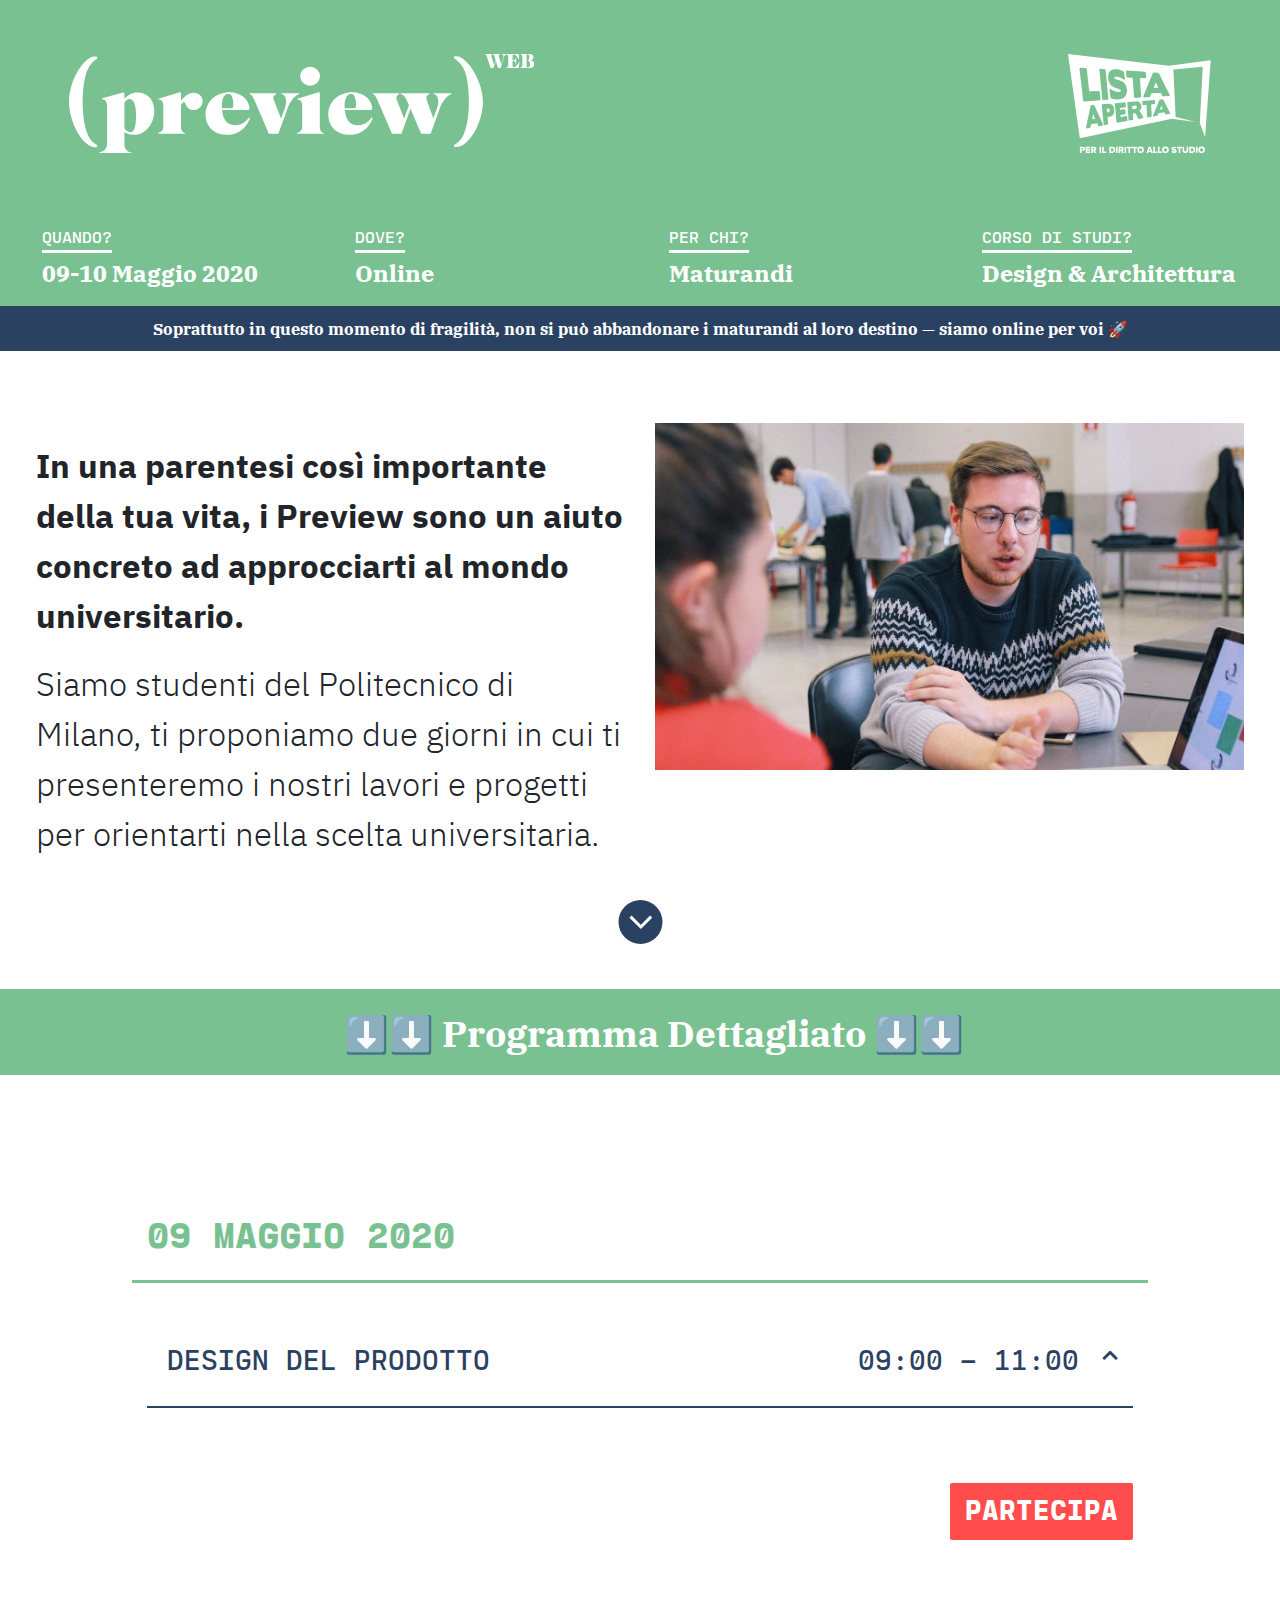
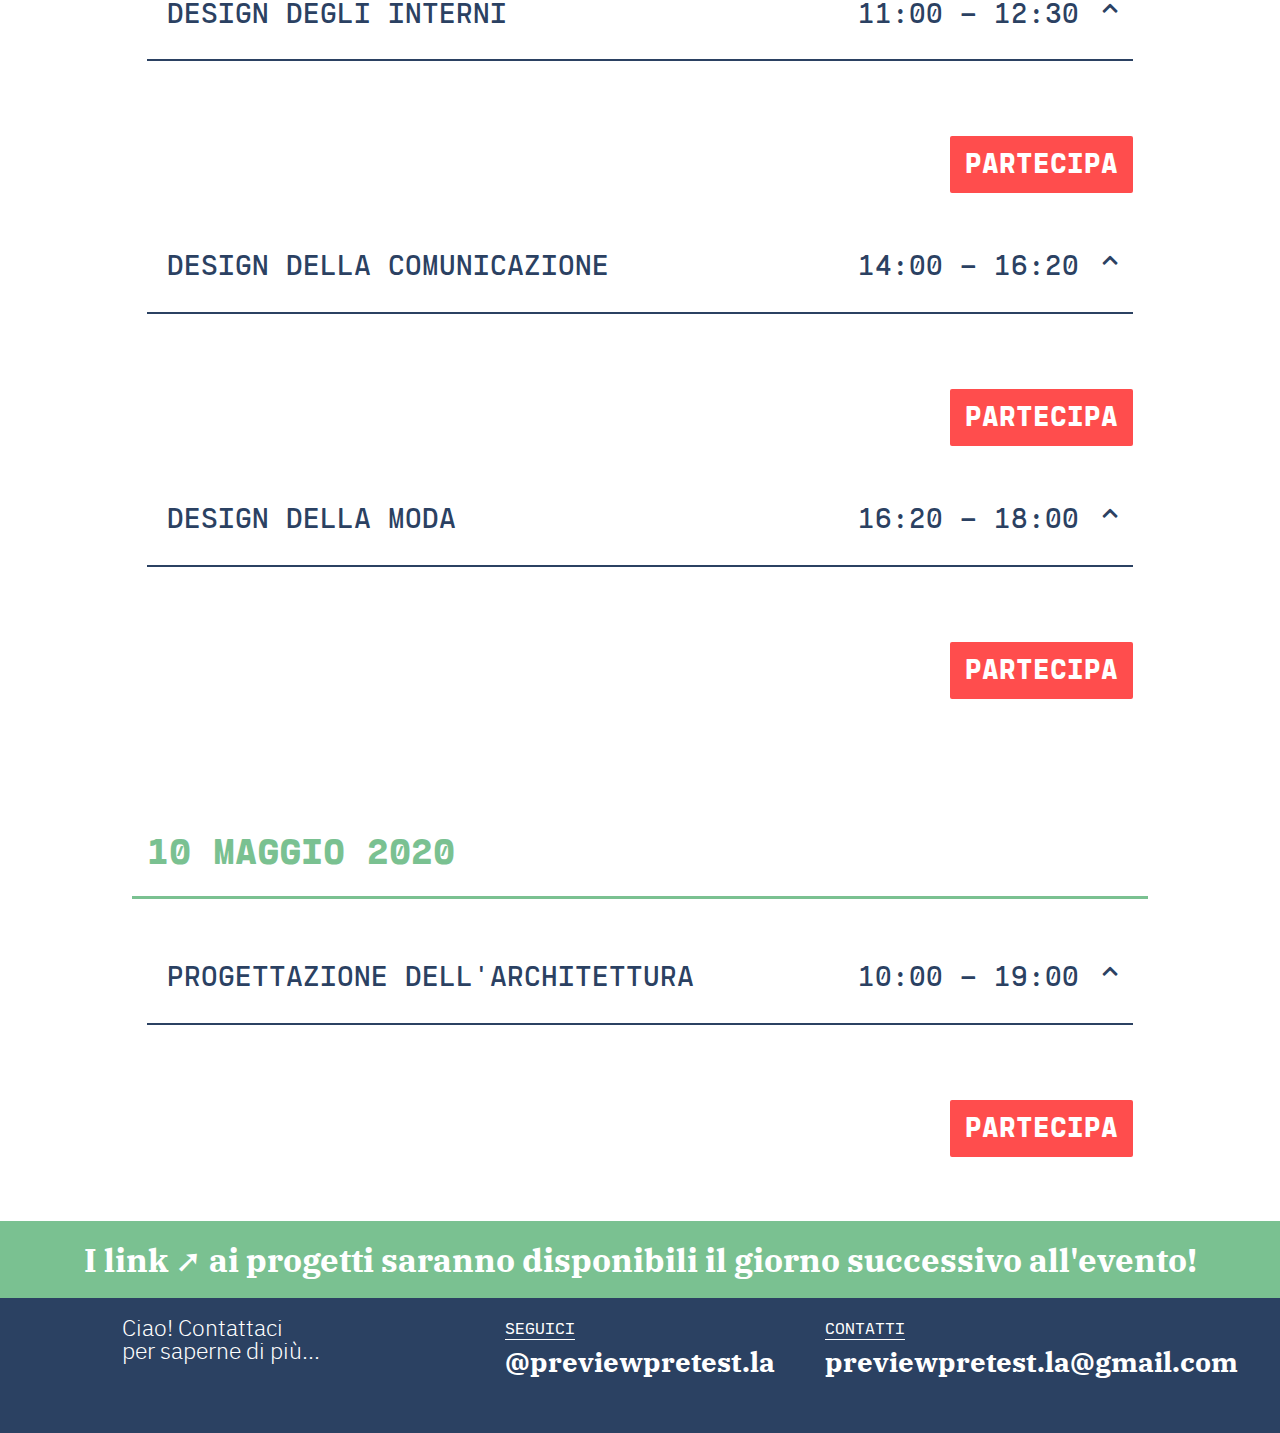
==== commit 8dd002c5: "final version" ====
--- a/index.html
+++ b/index.html
@@ -24,7 +24,8 @@
    <!-- <link href="https://maxcdn.bootstrapcdn.com/bootstrap/4.3.1/css/bootstrap.min.css" rel="stylesheet" id="bootstrap-css"> -->
    <script src="https://maxcdn.bootstrapcdn.com/bootstrap/4.3.1/js/bootstrap.min.js"></script>
    <script src="https://code.jquery.com/jquery-1.11.1.min.js"></script>
-
+   <link href="//netdna.bootstrapcdn.com/font-awesome/4.0.3/css/font-awesome.min.css" rel="stylesheet">
+   <link rel="stylesheet" href="https://cdnjs.cloudflare.com/ajax/libs/font-awesome/4.7.0/css/font-awesome.min.css">
  </head>
 
  <body>
@@ -38,54 +39,45 @@
            <div class="col-lg-12">
              <div class="svg">
 
-               <svg class="prev" xmlns="http://www.w3.org/2000/svg" width="465.405" height="99.35" viewBox="0 0 465.405 99.35">
+               <a href="index.html"><svg class="prev" xmlns="http://www.w3.org/2000/svg" width="465.405" height="99.35" viewBox="0 0 465.405 99.35">
 
                  <g id="Group_120" data-name="Group 120" transform="translate(-140 -66.149)">
 
                    <path id="Path_24" data-name="Path 24"
                      d="M57.151,117.584a23.176,23.176,0,0,0-8.29,9.644c-4.044,8.1-5.256,23.042-5.256,32.973,0,11.86,1.415,28.153,7.381,37.024a18.108,18.108,0,0,0,6.064,5.592,1.636,1.636,0,0,1,1.113,1.542c0,1.349-1.718,1.255-2.326,1.255-11.626,0-25.881-24.009-25.881-45.413,0-20.15,14.154-45.315,25.982-45.315.607,0,2.326-.1,2.326,1.253,0,.869-.708,1.156-1.113,1.446"
                      transform="translate(110.043 -46.187)" fill="#fff" />
-
                    <path id="Path_25" data-name="Path 25"
                      d="M74.615,139.748c-1.921,0-3.641,1.253-4.955,3.76v25.549c1.516,2.6,3.639,3.76,5.663,3.76,4.042,0,5.963-4.339,5.963-17.259,0-12.823-3.639-15.811-6.671-15.811m4.649,35.77a18.606,18.606,0,0,1-9.6-2.6V184.87c0,6.075,4.449,8.1,7.076,8.1v1.06H44.69v-1.06a8.22,8.22,0,0,0,7.683-8.292V146.592c0-5.3-3.236-6.652-4.955-6.652v-.965l20.017-5.592c1.113-.29,2.224-.386,2.224,1.349v4.629c3.437-3.76,7.885-6.268,13.243-6.268,7.887,0,16.58,5.4,16.58,18.222,0,14.464-9.806,24.2-20.22,24.2"
                      transform="translate(125.738 -28.529)" fill="#fff" />
-
                    <path id="Path_26" data-name="Path 26"
                      d="M108.561,150.723c-4.651,0-6.572-2.8-7.683-5.015-.81-1.639-1.113-2.988-1.82-2.988s-1.82.772-3.135,3.374v21.6c0,4.53,2.832,5.882,4.044,5.978v.963H73.178v-.963a6.574,6.574,0,0,0,5.054-6.171V146.384c0-5.206-3.437-6.075-4.752-6.075v-.867l20.22-6.268c1.316-.29,2.224-.386,2.224,1.349v6.847c3.135-3.76,7.481-7.81,12.638-7.81s9,3.76,9,8.387a8.838,8.838,0,0,1-9,8.775"
                      transform="translate(156.087 -28.61)" fill="#fff" />
-
                    <path id="Path_27" data-name="Path 27"
                      d="M118.731,134.538c-2.629,0-6.369,3.086-6.369,12.053,0,.772.1,1.446.1,2.314h9.5c1.619,0,1.82-1.158,1.82-4.146,0-5.206-1.516-10.221-5.054-10.221m-.708,41.074c-12.739,0-21.938-7.81-21.938-20.44,0-13.018,10.717-22.177,23.96-22.177,11.828,0,19.916,8.1,19.916,16.1,0,.963-.1,1.639-1.516,1.639H112.564c1.01,9.449,4.953,15.33,13.144,15.33,7.481,0,12.433-5.882,13.546-7.617.605-.193,1.111-.1,1.111.483-.81,3.471-7.379,16.679-22.343,16.679"
                      transform="translate(180.491 -28.624)" fill="#fff" />
-
                    <path id="Path_28" data-name="Path 28"
                      d="M154.88,149.683l-8.794,24.491h-9.5l-14.356-33.747c-1.82-4.05-3.742-5.785-4.752-5.785v-1.156h26.387v1.156a3.68,3.68,0,0,0-2.528,5.109l7.382,19.092,3.639-9.642a20.1,20.1,0,0,0,1.516-7.426c0-4.434-1.921-7.134-4.651-7.134v-1.156h17.694v1.156c-2.528,0-8.493,5.3-12.033,15.041"
                      transform="translate(203.278 -28.149)" fill="#fff" />
-
                    <path id="Path_29" data-name="Path 29"
                      d="M153.525,138.924c-5.357,0-9.907-4.146-9.907-9.354,0-5.109,4.55-9.447,9.907-9.447a9.674,9.674,0,0,1,9.808,9.447,9.535,9.535,0,0,1-9.808,9.354M140.383,187.13v-.963A6.542,6.542,0,0,0,145.538,180V158.881c0-5.206-3.538-6.075-4.851-6.075v-.867l20.321-6.268c1.212-.29,2.123-.386,2.123,1.349v33.168c0,4.53,2.829,5.882,4.044,5.978v.963Z"
                      transform="translate(227.683 -41.107)" fill="#fff" />
-
                    <path id="Path_30" data-name="Path 30"
                      d="M178.153,134.538c-2.629,0-6.369,3.086-6.369,12.053,0,.772.1,1.446.1,2.314h9.5c1.617,0,1.82-1.158,1.82-4.146,0-5.206-1.516-10.221-5.054-10.221m-.708,41.074c-12.737,0-21.938-7.81-21.938-20.44,0-13.018,10.717-22.177,23.96-22.177,11.828,0,19.916,8.1,19.916,16.1,0,.963-.1,1.639-1.516,1.639H171.986c1.01,9.449,4.955,15.33,13.142,15.33,7.483,0,12.435-5.882,13.549-7.617.605-.193,1.111-.1,1.111.483-.808,3.471-7.379,16.679-22.343,16.679"
                      transform="translate(243.795 -28.624)" fill="#fff" />
-
                    <path id="Path_31" data-name="Path 31"
                      d="M243.667,149.683l-8.8,24.491h-9.4L214.753,149.1l-9,25.07h-9.5L181.8,140.427c-1.72-4.05-3.639-5.785-4.752-5.785v-1.156h26.387v1.156a3.753,3.753,0,0,0-2.528,5.109l7.481,19.092,4.854-13.307-2.326-5.109c-1.617-4.05-4.348-5.785-5.863-5.785v-1.156h28.51v1.156a3.733,3.733,0,0,0-2.629,5.109l6.673,19.092,3.437-9.642a20.059,20.059,0,0,0,1.516-7.426c0-4.434-1.921-7.134-4.649-7.134v-1.156H255.6v1.156c-2.427,0-8.493,5.3-11.929,15.041"
                      transform="translate(266.739 -28.149)" fill="#fff" />
-
                    <path id="Path_32" data-name="Path 32"
                      d="M218.727,205.564c-.506,0-2.326,0-2.326-1.351a1.7,1.7,0,0,1,1.212-1.542,20.233,20.233,0,0,0,6.167-5.5c6.066-8.966,7.582-25.165,7.582-37.217,0-9.738-1.111-24.779-5.357-32.878a24.2,24.2,0,0,0-8.493-9.642,1.591,1.591,0,0,1-1.212-1.446c0-1.349,1.82-1.253,2.326-1.253,11.221,0,26.789,25.261,26.789,45.315,0,21.4-14.154,45.51-26.688,45.51"
                      transform="translate(308.559 -46.33)" fill="#fff" />
-
                    <path id="Path_45" data-name="Path 45"
                      d="M20.811-13.608v-.252H16.443l.021.252c1.05,0,1.827,1.785,1.323,3.465L15.75-3.486l-2.289-7.728a1.829,1.829,0,0,1,1.281-2.394v-.252H7.329v.252c.441,0,1.05.5,1.386,1.533l1.449,4.6L8.505-3.234l-2.541-7.98c-.42-1.344.147-2.394.819-2.394v-.252H-.693v.252a2.307,2.307,0,0,1,1.68,1.533L5.1,0H7.791l2.625-6.678L12.537,0h2.646l3.234-10.542A4.658,4.658,0,0,1,20.811-13.608ZM33.936-6.237c.042-.315-.147-.252-.294.063a16.408,16.408,0,0,1-2.058,3.381c-.966,1.2-2.163,2.268-3.423,2.268-.735,0-1.092-.672-1.092-1.365V-7.056h.42c1.911,0,2.814,2.31,2.814,3.066H30.6v-6.447h-.21c0,.756-.987,2.9-2.9,2.9h-.42v-4.347c0-1.05.588-1.512,1.3-1.512.966,0,2.058.882,2.94,1.974a12.266,12.266,0,0,1,1.932,3.192c.147.441.378.252.357,0l-.273-5.4c-.021-.21-.336-.231-.336-.231H20.727v.21a2.406,2.406,0,0,1,1.995,2.541v8.274a2.5,2.5,0,0,1-2.163,2.6V0H32.886s.378-.063.4-.294Zm14.931,2.31c0-2.94-3.15-3.423-3.99-3.423v-.105c.756,0,3.129-.945,3.129-3.192,0-2.31-2.121-3.234-4.2-3.234H35.049v.231a2.259,2.259,0,0,1,1.785,2.226v8.505A2.519,2.519,0,0,1,34.944-.21V0h9.345C46.746,0,48.867-1.386,48.867-3.927ZM43.743-10.29c0,2.268-.8,2.9-1.512,2.9h-.987c-.105,0-.189-.063-.189-.252v-4.578c0-.651.168-1.344,1.071-1.344C43.176-13.566,43.743-12.537,43.743-10.29Zm.735,6.531c0,2.394-1.092,3.339-2.058,3.339a1.257,1.257,0,0,1-1.365-1.323V-6.825a.292.292,0,0,1,.273-.252h.9C43.218-7.077,44.478-6.174,44.478-3.759Z"
                      transform="translate(556.538 80.03)" fill="#fff" />
 
                  </g>
 
-               </svg>
-               <svg class="LA" xmlns="http://www.w3.org/2000/svg" width="142.706" height="99" viewBox="0 0 142.706 99">
+               </svg></a>
+               <a href="https://www.poli-listaperta.it/"><svg class="LA" xmlns="http://www.w3.org/2000/svg" width="142.706" height="99" viewBox="0 0 142.706 99">
                  <g id="Group_3" data-name="Group 3" transform="translate(-90.061 -147.755)">
                    <path id="Path_1" data-name="Path 1"
                      d="M183.31,199.638l-1.475,3.663,3.09-.4Zm-25.027,0a2.183,2.183,0,0,0-1.43-.252l-2.617.259.267,3.46,1.99-.242a3.51,3.51,0,0,0,1.8-.6,1.537,1.537,0,0,0,.547-1.455A1.414,1.414,0,0,0,158.282,199.638Zm-26.455,4.338a2.06,2.06,0,0,0-.633-1.462,1.605,1.605,0,0,0-1.447-.27l-.944.206.352,3.724.853-.068A1.715,1.715,0,0,0,131.827,203.976Zm-16.626,3.84-1.063,5.074,3.054-.476Zm62.654-31.638-2.241,5.356,4.8-.015ZM115.2,207.816l-1.063,5.074,3.054-.476Zm16.626-3.84a2.06,2.06,0,0,0-.633-1.462,1.605,1.605,0,0,0-1.447-.27l-.944.206.352,3.724.853-.068A1.715,1.715,0,0,0,131.827,203.976Zm26.455-4.338a2.183,2.183,0,0,0-1.43-.252l-2.617.259.267,3.46,1.99-.242a3.51,3.51,0,0,0,1.8-.6,1.537,1.537,0,0,0,.547-1.455A1.414,1.414,0,0,0,158.282,199.638Zm19.573-23.459-2.241,5.356,4.8-.015Zm5.455,23.459-1.475,3.663,3.09-.4Zm0,0-1.475,3.663,3.09-.4Zm-25.027,0a2.183,2.183,0,0,0-1.43-.252l-2.617.259.267,3.46,1.99-.242a3.51,3.51,0,0,0,1.8-.6,1.537,1.537,0,0,0,.547-1.455A1.414,1.414,0,0,0,158.282,199.638Zm-26.455,4.338a2.06,2.06,0,0,0-.633-1.462,1.605,1.605,0,0,0-1.447-.27l-.944.206.352,3.724.853-.068A1.715,1.715,0,0,0,131.827,203.976Zm-16.626,3.84-1.063,5.074,3.054-.476Zm62.654-31.638-2.241,5.356,4.8-.015ZM115.2,207.816l-1.063,5.074,3.054-.476Zm16.626-3.84a2.06,2.06,0,0,0-.633-1.462,1.605,1.605,0,0,0-1.447-.27l-.944.206.352,3.724.853-.068A1.715,1.715,0,0,0,131.827,203.976Zm26.455-4.338a2.183,2.183,0,0,0-1.43-.252l-2.617.259.267,3.46,1.99-.242a3.51,3.51,0,0,0,1.8-.6,1.537,1.537,0,0,0,.547-1.455A1.414,1.414,0,0,0,158.282,199.638Zm19.573-23.459-2.241,5.356,4.8-.015Zm5.455,23.459-1.475,3.663,3.09-.4Zm0,0-1.475,3.663,3.09-.4Zm-25.027,0a2.183,2.183,0,0,0-1.43-.252l-2.617.259.267,3.46,1.99-.242a3.51,3.51,0,0,0,1.8-.6,1.537,1.537,0,0,0,.547-1.455A1.414,1.414,0,0,0,158.282,199.638Zm-26.455,4.338a2.06,2.06,0,0,0-.633-1.462,1.605,1.605,0,0,0-1.447-.27l-.944.206.352,3.724.853-.068A1.715,1.715,0,0,0,131.827,203.976Zm-16.626,3.84-1.063,5.074,3.054-.476Zm62.654-31.638-2.241,5.356,4.8-.015ZM115.2,207.816l-1.063,5.074,3.054-.476Zm16.626-3.84a2.06,2.06,0,0,0-.633-1.462,1.605,1.605,0,0,0-1.447-.27l-.944.206.352,3.724.853-.068A1.715,1.715,0,0,0,131.827,203.976Zm26.455-4.338a2.183,2.183,0,0,0-1.43-.252l-2.617.259.267,3.46,1.99-.242a3.51,3.51,0,0,0,1.8-.6,1.537,1.537,0,0,0,.547-1.455A1.414,1.414,0,0,0,158.282,199.638Zm19.573-23.459-2.241,5.356,4.8-.015Zm5.455,23.459-1.475,3.663,3.09-.4Zm0,0-1.475,3.663,3.09-.4Zm-25.027,0a2.183,2.183,0,0,0-1.43-.252l-2.617.259.267,3.46,1.99-.242a3.51,3.51,0,0,0,1.8-.6,1.537,1.537,0,0,0,.547-1.455A1.414,1.414,0,0,0,158.282,199.638Zm-26.455,4.338a2.06,2.06,0,0,0-.633-1.462,1.605,1.605,0,0,0-1.447-.27l-.944.206.352,3.724.853-.068A1.715,1.715,0,0,0,131.827,203.976Zm-16.626,3.84-1.063,5.074,3.054-.476Zm62.654-31.638-2.241,5.356,4.8-.015ZM115.2,207.816l-1.063,5.074,3.054-.476Zm16.626-3.84a2.06,2.06,0,0,0-.633-1.462,1.605,1.605,0,0,0-1.447-.27l-.944.206.352,3.724.853-.068A1.715,1.715,0,0,0,131.827,203.976Zm26.455-4.338a2.183,2.183,0,0,0-1.43-.252l-2.617.259.267,3.46,1.99-.242a3.51,3.51,0,0,0,1.8-.6,1.537,1.537,0,0,0,.547-1.455A1.414,1.414,0,0,0,158.282,199.638Zm19.573-23.459-2.241,5.356,4.8-.015Zm5.455,23.459-1.475,3.663,3.09-.4Zm0,0-1.475,3.663,3.09-.4Zm-25.027,0a2.183,2.183,0,0,0-1.43-.252l-2.617.259.267,3.46,1.99-.242a3.51,3.51,0,0,0,1.8-.6,1.537,1.537,0,0,0,.547-1.455A1.414,1.414,0,0,0,158.282,199.638Zm-26.455,4.338a2.06,2.06,0,0,0-.633-1.462,1.605,1.605,0,0,0-1.447-.27l-.944.206.352,3.724.853-.068A1.715,1.715,0,0,0,131.827,203.976Zm-16.626,3.84-1.063,5.074,3.054-.476Zm62.654-31.638-2.241,5.356,4.8-.015ZM115.2,207.816l-1.063,5.074,3.054-.476Zm16.626-3.84a2.06,2.06,0,0,0-.633-1.462,1.605,1.605,0,0,0-1.447-.27l-.944.206.352,3.724.853-.068A1.715,1.715,0,0,0,131.827,203.976Zm26.455-4.338a2.183,2.183,0,0,0-1.43-.252l-2.617.259.267,3.46,1.99-.242a3.51,3.51,0,0,0,1.8-.6,1.537,1.537,0,0,0,.547-1.455A1.414,1.414,0,0,0,158.282,199.638Zm19.573-23.459-2.241,5.356,4.8-.015Zm5.455,23.459-1.475,3.663,3.09-.4Zm0,0-1.475,3.663,3.09-.4Zm-25.027,0a2.183,2.183,0,0,0-1.43-.252l-2.617.259.267,3.46,1.99-.242a3.51,3.51,0,0,0,1.8-.6,1.537,1.537,0,0,0,.547-1.455A1.414,1.414,0,0,0,158.282,199.638Zm-26.455,4.338a2.06,2.06,0,0,0-.633-1.462,1.605,1.605,0,0,0-1.447-.27l-.944.206.352,3.724.853-.068A1.715,1.715,0,0,0,131.827,203.976Zm-16.626,3.84-1.063,5.074,3.054-.476Zm62.654-31.638-2.241,5.356,4.8-.015Zm12.908-16.6-100.7-11.827L101.883,232.1l92.123-19.584,24.132,3.336-20.44-5.088L195.429,163.3l29.37-2.792-2.927,56.256,5.284,14.328,5.611-77.077ZM175.2,166.346a.774.774,0,0,1,.384-.124l4.679.359a1.024,1.024,0,0,1,.413.171,2.365,2.365,0,0,1,.338.395l10.7,21.368a.976.976,0,0,1,.007.861.72.72,0,0,1-.708.424l-5.946.312a.834.834,0,0,1-.4-.131.68.68,0,0,1-.3-.345l-1.408-2.866-9.6.323-1.149,3.165a1.023,1.023,0,0,1-.291.391.729.729,0,0,1-.395.188l-5.261.3a.757.757,0,0,1-.766-.409,1.232,1.232,0,0,1-.037-1.027L174.9,166.67A.734.734,0,0,1,175.2,166.346Zm-26.925-1.767a.55.55,0,0,1,.532-.288l18.253,1.294a.8.8,0,0,1,.594.341,1.1,1.1,0,0,1,.277.69l.242,4.406a1.071,1.071,0,0,1-.185.7.646.646,0,0,1-.562.259l-5.392-.21,1.152,18.534a1.116,1.116,0,0,1-.181.715.629.629,0,0,1-.523.334l-5.562.341a.671.671,0,0,1-.544-.288,1.14,1.14,0,0,1-.29-.7l-1.342-19.224-5.4-.2a.707.707,0,0,1-.594-.331,1.5,1.5,0,0,1-.281-.8l-.375-4.843A1.1,1.1,0,0,1,148.277,164.579Zm-26.722-1.661c.117-.228.256-.341.451-.323l4.9.288c.19.007.359.132.528.388a2.025,2.025,0,0,1,.271.835l2.667,28.161a1.407,1.407,0,0,1-.114.821.54.54,0,0,1-.428.391l-4.7.345a.634.634,0,0,1-.512-.327,1.746,1.746,0,0,1-.26-.825l-2.9-28.918A1.55,1.55,0,0,1,121.555,162.918ZM105.51,194.912a1.591,1.591,0,0,1-.325-.881l-3.594-31.3a1.616,1.616,0,0,1,.127-.9.479.479,0,0,1,.512-.341l5.7.3a.853.853,0,0,1,.61.408,1.713,1.713,0,0,1,.338.9l2.382,21.945,9.676-.338a.767.767,0,0,1,.587.324,1.582,1.582,0,0,1,.322.861l.7,6.909a1.564,1.564,0,0,1-.135.871.6.6,0,0,1-.5.38l-15.793,1.213A.692.692,0,0,1,105.51,194.912Zm19.539,23.836a.553.553,0,0,1-.425.448l-3.821.711a.394.394,0,0,1-.27-.082.615.615,0,0,1-.212-.3l-1.12-2.518-6.134,1.07-.535,2.9a.831.831,0,0,1-.153.377.422.422,0,0,1-.249.2l-3.359.647a.472.472,0,0,1-.532-.309,1.344,1.344,0,0,1-.087-.892l4.514-21.418a.7.7,0,0,1,.162-.334c.1-.11.172-.16.238-.16l2.967-.288a.4.4,0,0,1,.261.128.65.65,0,0,1,.233.3l8.432,18.715A1.274,1.274,0,0,1,125.049,218.748Zm10.222-10.28a5.414,5.414,0,0,1-3.949,2.137l-1.7.224.619,6.522a1.068,1.068,0,0,1-.082.573.5.5,0,0,1-.332.3l-3.469.644a.389.389,0,0,1-.377-.164,1.045,1.045,0,0,1-.213-.543l-1.925-19.27a1.018,1.018,0,0,1,.092-.576.41.41,0,0,1,.327-.274l4.936-.455a11.252,11.252,0,0,1,2.843.107,4.859,4.859,0,0,1,2.107.935,4.724,4.724,0,0,1,1.4,1.842,8.887,8.887,0,0,1,.677,2.859A7.682,7.682,0,0,1,135.271,208.468Zm.585-15.59a2.269,2.269,0,0,1-.413-.1l0,.05c-.5-.1-.925-.189-1.289-.281s-.619-.153-.816-.2a.8.8,0,0,1-.434-.356,1.474,1.474,0,0,1-.267-.637l-1.081-7.3a1.3,1.3,0,0,1,.192-1.1.546.546,0,0,1,.791-.089,28.645,28.645,0,0,0,3.679,2.013,9.908,9.908,0,0,0,4.274.981,3.6,3.6,0,0,0,1.823-.469,1.209,1.209,0,0,0,.59-1.205,1.151,1.151,0,0,0-.466-.779,9.342,9.342,0,0,0-3.14-1.2c-3.048-.829-5.211-1.945-6.486-3.368a10.857,10.857,0,0,1-2.5-6.482c-.3-3.251.251-5.658,1.668-7.255,1.412-1.565,3.53-2.237,6.335-2.052a17.38,17.38,0,0,1,3.975.779c.676.21,1.282.412,1.791.587a13.41,13.41,0,0,1,1.283.509,1.024,1.024,0,0,1,.411.384,1.372,1.372,0,0,1,.237.59l1.019,6.309a1.209,1.209,0,0,1-.215,1.042.554.554,0,0,1-.818.046c-.558-.381-1.161-.729-1.769-1.063a20.8,20.8,0,0,0-1.917-.939,10.4,10.4,0,0,0-3.546-.878,5.18,5.18,0,0,0-1.78.181.809.809,0,0,0-.562.886,1.172,1.172,0,0,0,.734.96c.411.213.923.437,1.508.69a15.808,15.808,0,0,0,2.08.7q4.329,1.253,6.031,3.428a10.015,10.015,0,0,1,2.182,5.861,11.806,11.806,0,0,1-.306,4.093,7.96,7.96,0,0,1-1.548,3.062,7.292,7.292,0,0,1-2.667,2.006,10.492,10.492,0,0,1-3.691.9,18.045,18.045,0,0,1-2.226.025,19.675,19.675,0,0,1-2.222-.242A2.577,2.577,0,0,0,135.856,192.878ZM149.4,214.467a.505.505,0,0,1-.341.287l-9.964,1.786a.375.375,0,0,1-.368-.161.818.818,0,0,1-.194-.512l-1.62-18.189a.776.776,0,0,1,.11-.534.393.393,0,0,1,.326-.259l9.795-.832a.437.437,0,0,1,.361.181.773.773,0,0,1,.187.5l.29,3.493a1.036,1.036,0,0,1-.109.54.454.454,0,0,1-.345.253l-5.6.619.158,1.956,4.787-.565a.409.409,0,0,1,.354.177.917.917,0,0,1,.208.484l.254,3.456a.783.783,0,0,1-.11.548.462.462,0,0,1-.324.274l-4.742.7.174,2.056,5.983-.9a.36.36,0,0,1,.378.164.877.877,0,0,1,.178.487l.277,3.488A.87.87,0,0,1,149.4,214.467Zm15.971-2.86a.558.558,0,0,1-.437.384l-4.161.719a.323.323,0,0,1-.26-.071.618.618,0,0,1-.2-.235l-2.456-5.028a2.4,2.4,0,0,0-.149-.2.5.5,0,0,0-.176-.153c-.1-.089-.437-.093-1.033,0l-1.6.224.4,5.707a.8.8,0,0,1-.116.509.454.454,0,0,1-.343.277l-3.63.637a.383.383,0,0,1-.363-.146.8.8,0,0,1-.19-.48l-1.3-17.154a.745.745,0,0,1,.108-.516.423.423,0,0,1,.325-.242l8.455-.69a4.764,4.764,0,0,1,3.55,1.006,4.669,4.669,0,0,1,1.634,3.492,5.22,5.22,0,0,1-.906,3.8,5.739,5.739,0,0,1-.622.619,5.209,5.209,0,0,1-.8.562,4.616,4.616,0,0,1,.964.711,5.762,5.762,0,0,1,.675.807l2.566,4.765A.873.873,0,0,1,165.366,211.607Zm8.278-1.283a.454.454,0,0,1-.327.245l-3.613.615a.413.413,0,0,1-.348-.146.648.648,0,0,1-.174-.419l-.658-11.991-3.454.338a.359.359,0,0,1-.372-.167.759.759,0,0,1-.178-.462l-.169-2.984a.778.778,0,0,1,.109-.484.451.451,0,0,1,.348-.231l11.661-.865a.442.442,0,0,1,.373.153.6.6,0,0,1,.168.423l.128,2.806a.763.763,0,0,1-.128.462.5.5,0,0,1-.356.224l-3.457.323.569,11.7A.772.772,0,0,1,173.644,210.324Zm18.545-3.108a.525.525,0,0,1-.455.324l-3.844.619a.42.42,0,0,1-.263-.047.367.367,0,0,1-.185-.2l-.889-1.786-6.2.942-.755,2.12a.767.767,0,0,1-.192.252.415.415,0,0,1-.245.153l-3.414.555a.424.424,0,0,1-.5-.21.709.709,0,0,1,0-.64l6.209-15.564a.683.683,0,0,1,.2-.242.619.619,0,0,1,.235-.117l3-.2a.392.392,0,0,1,.263.071.487.487,0,0,1,.192.231l6.817,13.161A.682.682,0,0,1,192.189,207.215ZM181.834,203.3l3.09-.4-1.614-3.264Zm-3.979-27.122-2.241,5.356,4.8-.015Zm-21,23.207-2.617.259.267,3.46,1.99-.242a3.51,3.51,0,0,0,1.8-.6,1.537,1.537,0,0,0,.547-1.455,1.414,1.414,0,0,0-.56-1.166A2.183,2.183,0,0,0,156.853,199.386Zm-25.659,3.129a1.605,1.605,0,0,0-1.447-.27l-.944.206.352,3.724.853-.068a1.715,1.715,0,0,0,1.819-2.13A2.06,2.06,0,0,0,131.194,202.515Zm-17.057,10.376,3.054-.476-1.991-4.6Zm63.718-36.712-2.241,5.356,4.8-.015ZM115.2,207.816l-1.063,5.074,3.054-.476Zm16.626-3.84a2.06,2.06,0,0,0-.633-1.462,1.605,1.605,0,0,0-1.447-.27l-.944.206.352,3.724.853-.068A1.715,1.715,0,0,0,131.827,203.976Zm26.455-4.338a2.183,2.183,0,0,0-1.43-.252l-2.617.259.267,3.46,1.99-.242a3.51,3.51,0,0,0,1.8-.6,1.537,1.537,0,0,0,.547-1.455A1.414,1.414,0,0,0,158.282,199.638Zm25.027,0-1.475,3.663,3.09-.4Zm0,0-1.475,3.663,3.09-.4Zm-5.455-23.459-2.241,5.356,4.8-.015Zm-19.573,23.459a2.183,2.183,0,0,0-1.43-.252l-2.617.259.267,3.46,1.99-.242a3.51,3.51,0,0,0,1.8-.6,1.537,1.537,0,0,0,.547-1.455A1.414,1.414,0,0,0,158.282,199.638Zm-26.455,4.338a2.06,2.06,0,0,0-.633-1.462,1.605,1.605,0,0,0-1.447-.27l-.944.206.352,3.724.853-.068A1.715,1.715,0,0,0,131.827,203.976Zm-16.626,3.84-1.063,5.074,3.054-.476Zm62.654-31.638-2.241,5.356,4.8-.015ZM115.2,207.816l-1.063,5.074,3.054-.476Zm16.626-3.84a2.06,2.06,0,0,0-.633-1.462,1.605,1.605,0,0,0-1.447-.27l-.944.206.352,3.724.853-.068A1.715,1.715,0,0,0,131.827,203.976Zm26.455-4.338a2.183,2.183,0,0,0-1.43-.252l-2.617.259.267,3.46,1.99-.242a3.51,3.51,0,0,0,1.8-.6,1.537,1.537,0,0,0,.547-1.455A1.414,1.414,0,0,0,158.282,199.638Zm25.027,0-1.475,3.663,3.09-.4Zm0,0-1.475,3.663,3.09-.4Zm-5.455-23.459-2.241,5.356,4.8-.015Zm-19.573,23.459a2.183,2.183,0,0,0-1.43-.252l-2.617.259.267,3.46,1.99-.242a3.51,3.51,0,0,0,1.8-.6,1.537,1.537,0,0,0,.547-1.455A1.414,1.414,0,0,0,158.282,199.638Zm-26.455,4.338a2.06,2.06,0,0,0-.633-1.462,1.605,1.605,0,0,0-1.447-.27l-.944.206.352,3.724.853-.068A1.715,1.715,0,0,0,131.827,203.976Zm-16.626,3.84-1.063,5.074,3.054-.476Zm62.654-31.638-2.241,5.356,4.8-.015ZM115.2,207.816l-1.063,5.074,3.054-.476Zm16.626-3.84a2.06,2.06,0,0,0-.633-1.462,1.605,1.605,0,0,0-1.447-.27l-.944.206.352,3.724.853-.068A1.715,1.715,0,0,0,131.827,203.976Zm26.455-4.338a2.183,2.183,0,0,0-1.43-.252l-2.617.259.267,3.46,1.99-.242a3.51,3.51,0,0,0,1.8-.6,1.537,1.537,0,0,0,.547-1.455A1.414,1.414,0,0,0,158.282,199.638Zm25.027,0-1.475,3.663,3.09-.4Zm0,0-1.475,3.663,3.09-.4Zm-5.455-23.459-2.241,5.356,4.8-.015Zm-19.573,23.459a2.183,2.183,0,0,0-1.43-.252l-2.617.259.267,3.46,1.99-.242a3.51,3.51,0,0,0,1.8-.6,1.537,1.537,0,0,0,.547-1.455A1.414,1.414,0,0,0,158.282,199.638Zm-26.455,4.338a2.06,2.06,0,0,0-.633-1.462,1.605,1.605,0,0,0-1.447-.27l-.944.206.352,3.724.853-.068A1.715,1.715,0,0,0,131.827,203.976Zm-16.626,3.84-1.063,5.074,3.054-.476Zm62.654-31.638-2.241,5.356,4.8-.015ZM115.2,207.816l-1.063,5.074,3.054-.476Zm16.626-3.84a2.06,2.06,0,0,0-.633-1.462,1.605,1.605,0,0,0-1.447-.27l-.944.206.352,3.724.853-.068A1.715,1.715,0,0,0,131.827,203.976Zm26.455-4.338a2.183,2.183,0,0,0-1.43-.252l-2.617.259.267,3.46,1.99-.242a3.51,3.51,0,0,0,1.8-.6,1.537,1.537,0,0,0,.547-1.455A1.414,1.414,0,0,0,158.282,199.638Zm25.027,0-1.475,3.663,3.09-.4Zm0,0-1.475,3.663,3.09-.4Zm-5.455-23.459-2.241,5.356,4.8-.015Zm-19.573,23.459a2.183,2.183,0,0,0-1.43-.252l-2.617.259.267,3.46,1.99-.242a3.51,3.51,0,0,0,1.8-.6,1.537,1.537,0,0,0,.547-1.455A1.414,1.414,0,0,0,158.282,199.638Zm-26.455,4.338a2.06,2.06,0,0,0-.633-1.462,1.605,1.605,0,0,0-1.447-.27l-.944.206.352,3.724.853-.068A1.715,1.715,0,0,0,131.827,203.976Zm-16.626,3.84-1.063,5.074,3.054-.476Zm62.654-31.638-2.241,5.356,4.8-.015ZM115.2,207.816l-1.063,5.074,3.054-.476Zm16.626-3.84a2.06,2.06,0,0,0-.633-1.462,1.605,1.605,0,0,0-1.447-.27l-.944.206.352,3.724.853-.068A1.715,1.715,0,0,0,131.827,203.976Zm26.455-4.338a2.183,2.183,0,0,0-1.43-.252l-2.617.259.267,3.46,1.99-.242a3.51,3.51,0,0,0,1.8-.6,1.537,1.537,0,0,0,.547-1.455A1.414,1.414,0,0,0,158.282,199.638Zm25.027,0-1.475,3.663,3.09-.4Zm0,0-1.475,3.663,3.09-.4Zm-5.455-23.459-2.241,5.356,4.8-.015Zm-19.573,23.459a2.183,2.183,0,0,0-1.43-.252l-2.617.259.267,3.46,1.99-.242a3.51,3.51,0,0,0,1.8-.6,1.537,1.537,0,0,0,.547-1.455A1.414,1.414,0,0,0,158.282,199.638Zm-26.455,4.338a2.06,2.06,0,0,0-.633-1.462,1.605,1.605,0,0,0-1.447-.27l-.944.206.352,3.724.853-.068A1.715,1.715,0,0,0,131.827,203.976Zm-16.626,3.84-1.063,5.074,3.054-.476Zm16.626-3.84a2.06,2.06,0,0,0-.633-1.462,1.605,1.605,0,0,0-1.447-.27l-.944.206.352,3.724.853-.068A1.715,1.715,0,0,0,131.827,203.976Zm51.483-4.338-1.475,3.663,3.09-.4Zm-25.027,0a2.183,2.183,0,0,0-1.43-.252l-2.617.259.267,3.46,1.99-.242a3.51,3.51,0,0,0,1.8-.6,1.537,1.537,0,0,0,.547-1.455A1.414,1.414,0,0,0,158.282,199.638ZM115.2,207.816l-1.063,5.074,3.054-.476Zm62.654-31.638-2.241,5.356,4.8-.015Z"
@@ -128,7 +120,7 @@
                        transform="translate(-327.091 -400.555)" fill="#fff" />
                    </g>
                  </g>
-               </svg>
+               </svg></a>
              </div>
            </div>
 
@@ -171,7 +163,7 @@
            </div>
 
            <div class="col-lg-6" id="imm">
-             <img src="assets/gallery/1.jpeg" class="img-fluid" alt="Responsive image">
+             <img src="assets/gallery/general/1.jpg" class="img-fluid" alt="Responsive image">
            </div>
          </div>
 
@@ -190,7 +182,7 @@
 
        <div class="row fascia">
          <div class="col-lg-12 fascia2">
-           <p class="fascia3">⬇︎⬇︎ Programma Dettagliato ⬇︎⬇︎</p>
+           <p class="fascia3">⬇️⬇️ Programma Dettagliato ⬇️⬇️</p>
 
          </div>
        </div>
@@ -204,8 +196,7 @@
          </div>
          <div class="container-fluid elenco">
 
-           <link href="//netdna.bootstrapcdn.com/font-awesome/4.0.3/css/font-awesome.min.css" rel="stylesheet">
-           <link rel="stylesheet" href="https://cdnjs.cloudflare.com/ajax/libs/font-awesome/4.7.0/css/font-awesome.min.css">
+
 
            <div class="row">
              <div class="offset-lg-1 col-lg-10 col-12 elencone">
@@ -213,10 +204,13 @@
                <div class="panel-group" id="accordion" role="tablist" aria-multiselectable="true">
 
                  <div class="panel panel-default">
+                   <a href="prodotto.html">
+                     <div id="tastomob">DESIGN DEL PRODOTTO <span style="float:right">❯</span><br> 09:00 - 11:00 </div>
+                   </a>
                    <div class="panel-heading" role="tab" id="headingOne">
                      <h4 class="panel-title">
                        <a class="" role="button" data-toggle="collapse" data-parent="#accordion" href="#collapseOne" aria-expanded="true" aria-controls="collapseOne">
-                         <p class="intestaz">DESIGN DEL PRODOTTO &nbsp;&nbsp;&nbsp;<span class="ora">09:00 - 11.00 &nbsp;</span></p>
+                         <p class="intestaz">DESIGN DEL PRODOTTO &nbsp;&nbsp;&nbsp;<span class="ora">09:00 - 11:00 &nbsp;</span></p>
                        </a>
                      </h4>
                    </div>
@@ -228,7 +222,7 @@
                            <a href="https://www.instagram.com/martamons/" target="blank" style="text-decoration: none;">
                              <p class="nome">MARTA MONTI <i class="fa fa-instagram"></i> <span class="orario2">09:00</span></p>
                            </a>
-                           <p id="cambio"><span class="progetto">Introduzione a Design<br>del Prodotto</span> <br>
+                           <a id="cambio2" href="https://drive.google.com/open?id=1nAFph5Xipd3ZSGBXkuYGmppcUicAP7Xi" target="blank"><span class="progetto">Introduzione a Design<br>del Prodotto ➚</span> </a><br>
 
                              <p> <span id="anno">INTRODUZIONE</span> </p>
                              <p id="descrizione">Breve introduzione del corso triennale e regole per partecipare ai PREVIEW sulla piattaforma ZOOM™</p>
@@ -239,7 +233,7 @@
                            <a href="https://www.instagram.com/_al.ga_/" target="blank" style="text-decoration: none;">
                              <p class="nome">ALESSIA GARLASCHI <i class="fa fa-instagram"></i> <span class="orario2">09:10</span></p>
                            </a>
-                           <p id="cambio"><span class="progetto">Sketch Book ➚</span> <br>
+                           <a id="cambio2" href="https://drive.google.com/open?id=1nAFph5Xipd3ZSGBXkuYGmppcUicAP7Xi" target="blank"><span class="progetto">Sketch Book ➚</span> </a><br>
 
                              <p> <span id="anno">LAB DISEGNO</span> <span id="anno">1°ANNO</span></p>
                              <p id="descrizione">Guardare gli oggetti con occhi nuovi e imparare gli strumenti per lo sketch a mano libera rendendo i diversi materiali</p>
@@ -250,9 +244,9 @@
                            <a href="https://www.instagram.com/maddalenaadriano/" target="blank" style="text-decoration: none;">
                              <p class="nome">MADDALENA ADRIANO <i class="fa fa-instagram"></i><span class="orario2">09:20</span></p>
                            </a>
-                           <p id="cambio"><span class="progetto">Ellipse ➚</span> <br>
-                             <p> <span id="anno">FONDAMENTI DEL PROGETTO</span> <span id="anno">2°ANNO</span></p>
-                             <p id="descrizione">Progettazione di una credenza per l’azienda Porada con l’intento di valorizzare il legno massello</p>
+                           <a id="cambio2" href="https://drive.google.com/open?id=1FrrlF5lWaP58dcJN7b1d1ITf4wOv1-Gt" target="blank"><span class="progetto">Ellipse ➚</span> </a><br>
+                             <p> <span id="anno">FONDAMENTI DEL PROGETTO</span> <span id="anno">1°ANNO</span></p>
+                             <p id="descrizione">Progettazione di una credenza per l'azienda Porada con l'intento di valorizzare il legno massello</p>
 
                          </div>
                          <div class="col-lg-4 linee">
@@ -260,17 +254,17 @@
                            <a href="https://www.instagram.com/annagiulss/" target="blank" style="text-decoration: none;">
                              <p class="nome">ANNA GIULIA CAMPIOTTI <i class="fa fa-instagram"></i><span class="orario2">09:40</span></p>
                            </a>
-                           <p id="cambio"><span class="progetto">Millennial Totem ➚</span>
+                           <a id="cambio2" href="https://drive.google.com/open?id=1y8Hd9F3UbHEvXmDyuRNMkSr6hiebQUNW" target="blank"><span class="progetto">Millennial Totem ➚</span></a>
                              <p><span id="anno">2°ANNO</span></p>
-                             <p id="descrizione">Attraverso una approfondita fase di ricerca e studio, progettare un elemento funzionale ad un determinato contesto d’uso</p>
+                             <p id="descrizione">Attraverso una approfondita fase di ricerca e studio, progettare un elemento funzionale ad un determinato contesto d'uso</p>
 
                          </div>
                          <div class="col-lg-4 linee">
                            <img src="assets/gallery/prodotto/pro04.jpg" class="img-fluid" alt="Responsive image">
                            <a href="https://www.instagram.com/garofaloantonio/" target="blank" style="text-decoration: none;">
-                             <p class="nome">ANTONIO GAROFALO <i class="fa fa-instagram"></i><span class="orario2">09:55</span></p>
-                           </a>
-                           <p id="cambio"><span class="progetto">Dice ➚</span>
+                             <p class="nome">ANTONIO GAROFALO <i class="fa fa-instagram"></i><span class="orario2">10:00</span></p>
+                           </a>
+                           <a id="cambio2" href="https://drive.google.com/open?id=1mnP_XLCsCP1r7bSDgPm12XWyoy8MWqIP" target="blank"><span class="progetto">Dice ➚</span>
                              <p><span id="anno">2°ANNO</span></p>
                              <p id="descrizione">Comprendere le regole di costruzione e assemblaggio dei prodotti industriali. Innovare la concezione di tostapane</p>
 
@@ -278,61 +272,61 @@
                          <div class="col-lg-4 linee2">
                            <img src="assets/gallery/prodotto/pro05.jpg" class="img-fluid" alt="Responsive image">
                            <a href="https://www.instagram.com/marcopizzi.design/" target="blank" style="text-decoration: none;">
-                             <p class="nome">MARCO PIZZI <i class="fa fa-instagram"></i><span class="orario2">10:15</span></p>
-                           </a>
-                           <p id="cambio"><span class="progetto">Modellazione di un Joystick ➚</span>
-                             <p> <span id="anno">COMPUTER GRAFICA</span> <span id="anno">3°ANNO</span></p>
-                             <p id="descrizione">Realizzare un modello 3D di un oggetto tramite analisi della forma, capire l’importanza delle texture e della rappresentazione digitale nello sviluppo di un prodotto.</p>
+                             <p class="nome">MARCO PIZZI <i class="fa fa-instagram"></i><span class="orario2">10:20</span></p>
+                           </a>
+                           <a id="cambio2" href="https://drive.google.com/open?id=11-qH5vT6v_SPMaCyWTZjZzqZNU5fr0YL" target="blank"><span class="progetto">Modellazione di un Joystick ➚</span>
+                             <p> <span id="anno">COMPUTER GRAFICA</span> <span id="anno">2°ANNO</span></p>
+                             <p id="descrizione">Realizzare un modello 3D di un oggetto tramite analisi della forma, capire l'importanza delle texture e della rappresentazione digitale nello sviluppo di un prodotto.</p>
 
                          </div>
                          <div class="col-lg-4 linee3">
-                           <img src="assets/gallery/prodotto/pro06.jpg" class="img-fluid" alt="Responsive image">
+                           <img src="assets/gallery/prodotto/pro06.png" class="img-fluid" alt="Responsive image">
                            <a href="https://www.instagram.com/joselimbert/" target="blank" style="text-decoration: none;">
                              <p class="nome">JOSE LIMBERT <i class="fa fa-instagram"></i><span class="orario2">10:25</span></p>
                            </a>
-                           <p id="cambio"><span class="progetto">Titolo ➚</span>
+                           <a id="cambio2" href="https://drive.google.com/open?id=1Xw4otxow9vdhkQNMXdFzqgveEc_LXM26" target="blank"><span class="progetto">Dém. ➚</span>
                              <p> <span id="anno">SINTESI</span> <span id="anno">3°ANNO</span></p>
-                             <p id="descrizione">...</p>
-
-                         </div>
-
-
+                             <p id="descrizione">Laboratorio di sintesi finale. Progettazione di un gioco per bambini incentrato sul movimento.</p>
+
+                         </div>
                          <div class="col-lg-4 linee4">
                            <img src="assets/gallery/comunicazione/com00.jpg" class="img-fluid" alt="Responsive image">
                            <a href="https://www.instagram.com/previewpretest.la/" target="blank" style="text-decoration: none;">
                              <p class="nome">LISTA APERTA <i class="fa fa-instagram"></i><span class="orario2">10:40</span></p>
                            </a>
-                           <p id="cambio"><span class="progetto">Rispondiamo alle<br>vostre domande</span>
+                           <p id="cambio2"><span class="progetto">Rispondiamo alle<br>vostre domande</span>
                              <p> <span id="anno">Q&A SESSION</span></p>
                              <p id="descrizione">Domande e risposte su Design del Prodotto. "Chiedi e ti sarà dato!"</p>
 
                          </div>
-
-
                        </div>
                      </div>
                    </div>
                  </div>
                  <br>
-                 <div class="partecipmob" data-toggle="modal" data-target=".bd-example-modal-sm"><span id="partecipamob">PARTECIPA A PRODOTTO </div>
-                 <div class="partecip" data-toggle="modal" data-target=".bd-example-modal-sm"><span id="partecipa">PARTECIPA </div>
-                 <div class="modal fade bd-example-modal-sm" tabindex="-1" role="dialog" aria-labelledby="mySmallModalLabel" aria-hidden="true">
-                   <div class="modal-dialog modal-sm">
+                 <div class="partecipmob" style="color:white" class="partecipmob"><span id="partecipamob">PARTECIPA A PRODOTTO </div>
+                 <div class="partecip"><span id="partecipa">PARTECIPA </div>
+                 <!-- <div class="modal fade bd-example-modal-sm" tabindex="-1" role="dialog" aria-labelledby="mySmallModalLabel" aria-hidden="true">
+                   <div class="modal-dialog modal-sm modal-dialog-centered">
                      <div class="modal-content">
-                       <p id="avviso">Il link sarà disponibile il giorno prima dell'evento!</p>
+                       <button type="button" class="close" data-dismiss="modal">&times;</button>
+                       <a href="https://us02web.zoom.us/j/86256438307" target="blank"><p id="avviso">CLICCA E ACCEDI ALL'EVENTO</p></a>
                      </div>
                    </div>
-                 </div>
+                 </div> -->
 
 
                  <br>
                  <br>
 
                  <div class="panel panel-default">
+                   <a href="interni.html">
+                     <div id="tastomob">DESIGN DEGLI INTERNI <span style="float:right">❯</span><br> 11:00 - 12:30 </div>
+                   </a>
                    <div class="panel-heading" role="tab" id="headingTwo">
                      <h4 class="panel-title">
                        <a class="" role="button" data-toggle="collapse" data-parent="#accordion" href="#collapseTwo" aria-expanded="true" aria-controls="collapseTwo">
-                         <p class="intestaz">DESIGN DEGLI INTERNI&nbsp;&nbsp;&nbsp; <span class="ora">11:00 - 12.20 &nbsp;</span></p>
+                         <p class="intestaz">DESIGN DEGLI INTERNI&nbsp;&nbsp;&nbsp; <span class="ora">11:00 - 12:30 &nbsp;</span></p>
                        </a>
                      </h4>
                    </div>
@@ -341,10 +335,10 @@
                        <div class="row">
                          <div class="col-lg-4 linee">
                            <img src="assets/gallery/comunicazione/com00.jpg" class="img-fluid" alt="Responsive image">
-                           <a href="https://www.instagram.com/verobu97/" target="blank" style="text-decoration: none;">
-                             <p class="nome">LORENZO BRESSAN <i class="fa fa-instagram"></i> <span class="orario2">10.00</span></p>
-                           </a>
-                           <p id="cambio"><span class="progetto">Introduzione a Design<br>delgli Interni</span> <br>
+                           <a href="https://www.instagram.com//un_po_un_pino/" target="blank" style="text-decoration: none;">
+                             <p class="nome">LORENZO BRESSAN <i class="fa fa-instagram"></i> <span class="orario2">11:00</span></p>
+                           </a>
+                           <p id="cambio2"><span class="progetto">Introduzione a Design<br>degli Interni</span> <br>
 
                              <p> <span id="anno">INTRODUZIONE</span> </p>
                              <p id="descrizione">Breve introduzione del corso triennale e regole per partecipare ai PREVIEW sulla piattaforma ZOOM™</p>
@@ -352,10 +346,10 @@
                          </div>
                          <div class="col-lg-4 linee">
                            <img src="assets/gallery/interni/int01.jpg" class="img-fluid" alt="Responsive image">
-                           <a href="https://www.instagram.com/_lapiciotts/" target="blank" style="text-decoration: none;">
-                             <p class="nome">FRANCESCA PICIOTTI <i class="fa fa-instagram"></i> <span class="orario2">10.00</span></p>
-                           </a>
-                           <p id="cambio"><span class="progetto">Giò Ponti ➚</span> <br>
+                           <a href="https://www.instagram.com/lapiciotts/" target="blank" style="text-decoration: none;">
+                             <p class="nome">FRANCESCA PICIOTTI <i class="fa fa-instagram"></i> <span class="orario2">11:10</span></p>
+                           </a>
+                           <a id="cambio2" href="https://www.behance.net/gallery/96778103/Gio-Ponti-Mermaid-room" target="blank" class="progetto">Giò Ponti ➚</span> </a><br>
 
                              <p> <span id="anno">LAB DISEGNO</span> <span id="anno">1°ANNO</span></p>
                              <p id="descrizione">Riprogettare e restituire con disegni e modello in scala gli interni di una stanza di albergo progettata da Giò Ponti</p>
@@ -364,9 +358,9 @@
                          <div class="col-lg-4 linee2">
                            <img src="assets/gallery/interni/int02.jpg" class="img-fluid" alt="Responsive image">
                            <a href="https://www.instagram.com/merism/" target="blank" style="text-decoration: none;">
-                             <p class="nome">MARIA NARDI <i class="fa fa-instagram"></i><span class="orario2">10.00</span></p>
-                           </a>
-                           <p id="cambio"><span class="progetto">Arché ➚</span> <br>
+                             <p class="nome">MARIA NARDI <i class="fa fa-instagram"></i><span class="orario2">11:20</span></p>
+                           </a>
+                           <a id="cambio2" href="https://drive.google.com/drive/folders/1LUb9hRuA3aynY3Plf2GV-AK6VYCXl-FV" target="blank" class="progetto">Arché ➚</span> </a><br>
                              <p> <span id="anno">METAPROGETTO</span> <span id="anno">2°ANNO</span></p>
                              <p id="descrizione">Ostello sviluppato in modo da rispecchiare i valori del brand assegnato ad ogni gruppo.</p>
 
@@ -374,19 +368,19 @@
                          <div class="col-lg-4 linee3">
                            <img src="assets/gallery/interni/int03.jpg" class="img-fluid" alt="Responsive image">
                            <a href="https://www.instagram.com/un_po_un_pino" target="blank" style="text-decoration: none;">
-                             <p class="nome">LORENZO BRESSAN <i class="fa fa-instagram"></i><span class="orario2">10.00</span></p>
-                           </a>
-                           <p id="cambio"><span class="progetto">Ricordo di due lunedì ➚</span>
+                             <p class="nome">LORENZO BRESSAN <i class="fa fa-instagram"></i><span class="orario2">11:35</span></p>
+                           </a>
+                           <p id="cambio2"><span class="progetto">Ricordo di due lunedì</span>
                              <p> <span id="anno">SPAZIO ESPOSITIVO</span> <span id="anno">2°ANNO</span></p>
-                             <p id="descrizione">Mostra realizzata all’interno della Triennale di Milano, sullo spettacolo “Ricordo di due lunedì”</p>
+                             <p id="descrizione">Mostra realizzata all'interno della Triennale di Milano, sullo spettacolo "Ricordo di due lunedì"</p>
 
                          </div>
                          <div class="col-lg-4 linee3">
                            <img src="assets/gallery/interni/int04.png" class="img-fluid" alt="Responsive image">
                            <a href="https://www.instagram.com/fr.ncita/" target="blank" style="text-decoration: none;">
-                             <p class="nome">FRANCESCA GIROLA <i class="fa fa-instagram"></i><span class="orario2">10.00</span></p>
-                           </a>
-                           <p id="cambio"><span class="progetto">Titolo da definire ➚</span>
+                             <p class="nome">FRANCESCA GIROLA <i class="fa fa-instagram"></i><span class="orario2">11:50</span></p>
+                           </a>
+                           <p id="cambio2"><span class="progetto">Interferenza</span>
                              <p> <span id="anno">SINTESI</span> <span id="anno">3°ANNO</span></p>
                              <p id="descrizione">Riqualificazione di un avanzo urbano utilizzando come metodo di progettazione una metafora</p>
 
@@ -394,32 +388,34 @@
                          <div class="col-lg-4 linee4">
                            <img src="assets/gallery/comunicazione/com00.jpg" class="img-fluid" alt="Responsive image">
                            <a href="https://www.instagram.com/previewpretest.la/" target="blank" style="text-decoration: none;">
-                             <p class="nome">LISTA APERTA <i class="fa fa-instagram"></i><span class="orario2">10.00</span></p>
-                           </a>
-                           <p id="cambio"><span class="progetto">Rispondiamo alle<br>vostre domande</span>
+                             <p class="nome">LISTA APERTA <i class="fa fa-instagram"></i><span class="orario2">12:05</span></p>
+                           </a>
+                           <p id="cambio2"><span class="progetto">Rispondiamo alle<br>vostre domande</span>
                              <p> <span id="anno">Q&A SESSION</span></p>
                              <p id="descrizione">Domande e risposte su Design degli Interni. "Chiedi e ti sarà dato!"</p>
 
                          </div>
-
-
                        </div>
                      </div>
                    </div>
                  </div>
                  <br>
-                 <div class="partecip" data-toggle="modal" data-target=".bd-example-modal-sm"><span id="partecipa">PARTECIPA </div>
-                 <div class="modal fade bd-example-modal-sm" tabindex="-1" role="dialog" aria-labelledby="mySmallModalLabel" aria-hidden="true">
-                   <div class="modal-dialog modal-sm">
+                 <div class="partecipmob" style="color:white" class="partecipmob"><span id="partecipamob">PARTECIPA A INTERNI </div>
+                 <div class="partecip"><span id="partecipa">PARTECIPA </div>
+                 <!-- <div class="modal fade bd-example-modal-sm" tabindex="-1" role="dialog" aria-labelledby="mySmallModalLabel" aria-hidden="true">
+                   <div class="modal-dialog modal-sm modal-dialog-centered">
                      <div class="modal-content">
-                       <p >Il link sarà disponibile il giorno prima dell'evento</p>
+                       <button type="button" class="close" data-dismiss="modal">&times;</button>
+                       <a href="https://us02web.zoom.us/j/86256438307" target="blank"><p id="avviso">CLICCA E ACCEDI ALL'EVENTO</p></a>
                      </div>
                    </div>
-                 </div>
-                 <div class="partecipmob" class="partecipmob" data-toggle="modal" data-target=".bd-example-modal-sm"><span id="partecipamob">PARTECIPA A INTERNI </div>
+                 </div> -->
                  <br>
                  <br>
                  <div class="panel panel-default">
+                   <a href="comunicazione.html">
+                     <div id="tastomob">DESIGN DELLA COMUNICAZIONE <span style="float:right">❯</span><br> 14:00 - 16:20 </div>
+                   </a>
                    <div class="panel-heading" role="tab" id="headingThree">
                      <h4 class="panel-title">
                        <a class="" role="button" data-toggle="collapse" data-parent="#accordion" href="#collapseThree" aria-expanded="true" aria-controls="collapseThree">
@@ -435,8 +431,7 @@
                            <a href="https://www.instagram.com/_andreasilvano/" target="blank" style="text-decoration: none;">
                              <p class="nome">ANDREA SILVANO <i class="fa fa-instagram"></i> <span class="orario2">14:00</span></p>
                            </a>
-                           <p id="cambio"><span class="progetto">Introduzione a Design<br>della Comunicazione</span> <br>
-
+                           <a id="cambio2" href="https://www.poli-listaperta.it/preview2020/assets/presentazioni/preview20_comunicazione_intro.pdf" target="blank"><span class="progetto">Introduzione a Design<br>della Comunicazione ➚</span> <a><br>
                              <p> <span id="anno">INTRODUZIONE</span> </p>
                              <p id="descrizione">Breve introduzione del corso triennale e regole per partecipare ai PREVIEW sulla piattaforma ZOOM™</p>
 
@@ -446,7 +441,7 @@
                            <a href="https://www.instagram.com/arturo.brunetti/" target="blank" style="text-decoration: none;">
                              <p class="nome">ARTURO BRUNETTI <i class="fa fa-instagram"></i> <span class="orario2">14:10</span></p>
                            </a>
-                           <p id="cambio"><span class="progetto">Franco Grignani:<br>un progetto monografico ➚</span> <br>
+                           <a id="cambio2" href="https://www.behance.net/gallery/81792331/Franco-Grignani-la-sperimentazione-nella-coerenza" target="blank"><span class="progetto">Franco Grignani:<br>un progetto monografico ➚</span> </a> <br>
 
                              <p> <span id="anno">EDITORIA</span> <span id="anno">1°ANNO</span></p>
                              <p id="descrizione">Progettazione e realizzazione di una monografia su un graphic designer del Novecento</p>
@@ -457,7 +452,7 @@
                            <a href="https://www.instagram.com/dazz.lightyear/" target="blank" style="text-decoration: none;">
                              <p class="nome">DAVIDE ZOPPI <i class="fa fa-instagram"></i><span class="orario2">14:25</span></p>
                            </a>
-                           <p id="cambio"><span class="progetto">Il Barone Rampante: <br>10 anni dopo ➚</span> <br>
+                           <a id="cambio2" href="https://www.instagram.com/dazz.lightyear/" target="blank"><span class="progetto">Il Barone Rampante: <br>10 anni dopo ➚</span> </a><br>
                              <p> <span id="anno">COMPUTER GRAFICA & WEB</span> <span id="anno">2°ANNO</span></p>
                              <p id="descrizione">Progettare un platform game, scoprire che ruolo hanno il codice e la modellazione 3D nella comunicazione</p>
 
@@ -467,7 +462,7 @@
                            <a href="https://www.instagram.com/com____bo/" target="blank" style="text-decoration: none;">
                              <p class="nome">MARCO GABRIELE <i class="fa fa-instagram"></i><span class="orario2">14:40</span></p>
                            </a>
-                           <p id="cambio"><span class="progetto">Time Research Centre:<br>un brand del futuro ➚</span>
+                           <a id="cambio2" href="https://www.instagram.com/com____bo/" target="blank"><span class="progetto">Time Research Centre:<br>un brand del futuro ➚</span> </a>
                              <p> <span id="anno">BRANDING</span> <span id="anno">2°ANNO</span></p>
                              <p id="descrizione">Place branding di un pianeta immaginario. Lo storytelling è supportato da artefatti coordinati con la brand identity</p>
 
@@ -477,9 +472,9 @@
                            <a href="https://www.instagram.com/marcoprevidi/" target="blank" style="text-decoration: none;">
                              <p class="nome">MARCO PREVIDI <i class="fa fa-instagram"></i><span class="orario2">14:55</span></p>
                            </a>
-                           <p id="cambio"><span class="progetto">Successi e Insuccessi:<br>intervista a F. Trabucco ➚</span>
+                           <a id="cambio2" href="https://www.instagram.com/marcoprevidi" target="blank"><span class="progetto">Successi e Insuccessi:<br>intervista a F. Trabucco ➚</span></a>
                              <p> <span id="anno">VIDEO</span> <span id="anno">2°ANNO</span></p>
-                             <p id="descrizione"></p>
+                             <p id="descrizione">Il Laboratorio di Comunicazione Visiva ha come principale obiettivo la realizzazione di un artefatto audiovisivo. Abbiamo realizzato una video intervista al pluripremiato designer F. Trabucco.</p>
 
                          </div>
                          <div class="col-lg-4 linee2">
@@ -487,9 +482,9 @@
                            <a href="https://www.instagram.com/chiaramunarin/" target="blank" style="text-decoration: none;">
                              <p class="nome">CHIARA MUNARIN <i class="fa fa-instagram"></i><span class="orario2">15:10</span></p>
                            </a>
-                           <p id="cambio"><span class="progetto">Bu.<br>Basta accendere la luce ➚</span>
+                           <a id="cambio2" href="https://drive.google.com/drive/folders/1UzsGzN9Ywb1IImbeL-nGA5wWW7Wfx6vI?usp=sharing" target="blank"><span class="progetto">Bu.<br>Basta accendere la luce ➚</span></a>
                              <p> <span id="anno">EXPERIENCE DESIGN</span> <span id="anno">3°ANNO</span></p>
-                             <p id="descrizione">Progettazione e realizzazione di un'esperienza che coinvolga l’utente per portarlo a riflettere sulla propria concezione di paura.</p>
+                             <p id="descrizione">Progettazione e realizzazione di un'esperienza che coinvolga l'utente per portarlo a riflettere sulla propria concezione di paura.</p>
 
                          </div>
                          <div class="col-lg-4 linee3">
@@ -497,18 +492,17 @@
                            <a href="https://www.instagram.com/_c_a_t_cdns/" target="blank" style="text-decoration: none;">
                              <p class="nome">CATERINA CEDONE <i class="fa fa-instagram"></i><span class="orario2">15:25</span></p>
                            </a>
-                           <p id="cambio"><span class="progetto">Elogio dell'induzione...<br>e della magia ➚</span>
+                           <a id="cambio2" href="https://www.instagram.com/p/B-t0RYsDbzDFUz2tQXvlO372_CVOu9Ue2_SxWM0/?igshid=atu4fzwnab0u" target="blank"><span class="progetto">Elogio dell'induzione...<br>e della magia ➚</span></a>
                              <p> <span id="anno">EDITORIA</span> <span id="anno">3°ANNO</span></p>
-                             <p id="descrizione">Progetto di laurea in editoria: realizzazione della nuova edizione di un libro, un libro “visivo”.</p>
-
-                         </div>
-
+                             <p id="descrizione">Progetto di laurea in editoria: realizzazione della nuova edizione di un libro, un libro "visivo".</p>
+
+                         </div>
                          <div class="col-lg-4 linee3">
                            <img src="assets/gallery/comunicazione/com07.png" class="img-fluid" alt="Responsive image">
                            <a href="https://www.instagram.com/alibocchio/" target="blank" style="text-decoration: none;">
                              <p class="nome">ALICE BOCCHIO <i class="fa fa-instagram"></i><span class="orario2">15:40</span></p>
                            </a>
-                           <p id="cambio"><span class="progetto">Archivio.com <br>progettazione di un sito web ➚</span>
+                           <a id="cambio2" href="https://archiviocom.netlify.app/" target="blank"><span class="progetto">Archivio.com <br>progettazione di un sito web ➚</span></a>
                              <p> <span id="anno">WEB DESIGN</span> <span id="anno">3°ANNO</span></p>
                              <p id="descrizione"> Progettare un sito web complesso sotto forma di archivio elaborando e sviluppando i contenuti utilizzando software e linguaggi di programmazione</p>
 
@@ -518,31 +512,32 @@
                            <a href="https://www.instagram.com/previewpretest.la/" target="blank" style="text-decoration: none;">
                              <p class="nome">LISTA APERTA <i class="fa fa-instagram"></i><span class="orario2">15:55</span></p>
                            </a>
-                           <p id="cambio"><span class="progetto">Rispondiamo alle<br>vostre domande</span>
+                           <p id="cambio2"><span class="progetto">Rispondiamo alle<br>vostre domande</span>
                              <p> <span id="anno">Q&A SESSION</span></p>
                              <p id="descrizione">Domande e risposte su Design della comunicazione. "Chiedi e ti sarà dato!"</p>
 
                          </div>
-
-
                        </div>
                      </div>
                    </div>
                  </div>
-<br>
-                 <div class="partecip" data-toggle="modal" data-target=".bd-example-modal-sm"><span id="partecipa">PARTECIPA </div>
-                 <div class="modal fade bd-example-modal-sm" tabindex="-1" role="dialog" aria-labelledby="mySmallModalLabel" aria-hidden="true">
-                   <div class="modal-dialog modal-sm">
+                 <br>
+                 <div class="partecipmob" style="color:white" class="partecipmob"><span id="partecipamob">PARTECIPA A COMUNICAZIONE </div>
+                 <div class="partecip"><span id="partecipa">PARTECIPA </div>
+                 <!-- <div class="modal fade bd-example-modal-sm" tabindex="-1" role="dialog" aria-labelledby="mySmallModalLabel" aria-hidden="true">
+                   <div class="modal-dialog modal-sm modal-dialog-centered">
                      <div class="modal-content">
-                       <p>Il link sarà disponibile il giorno prima dell'evento</p>
+                       <button type="button" class="close" data-dismiss="modal">&times;</button>
+                       <a href="https://us02web.zoom.us/j/86256438307" target="blank"><p id="avviso">CLICCA E ACCEDI ALL'EVENTO</p></a>
                      </div>
                    </div>
-                 </div>
-
-                 <div class="partecipmob" class="partecipmob" data-toggle="modal" data-target=".bd-example-modal-sm"><span id="partecipamob">PARTECIPA A COMUNICAZIONE </div>
+                 </div> -->
                  <br>
                  <br>
                  <div class="panel panel-default">
+                   <a href="moda.html">
+                     <div id="tastomob">DESIGN DELLA MODA <span style="float:right">❯</span><br> 16:20 - 18:00 </div>
+                   </a>
                    <div class="panel-heading" role="tab" id="headingFour">
                      <h4 class="panel-title">
                        <a class="" role="button" data-toggle="collapse" data-parent="#accordion" href="#collapseFour" aria-expanded="true" aria-controls="collapseFour">
@@ -558,7 +553,7 @@
                            <a href="https://www.instagram.com/verobu97/" target="blank" style="text-decoration: none;">
                              <p class="nome">VERONICA BUSIGNANI <i class="fa fa-instagram"></i> <span class="orario2">16:20</span></p>
                            </a>
-                           <p id="cambio"><span class="progetto">Introduzione a Design<br>della Moda</span> <br>
+                           <p id="cambio2"><span class="progetto">Introduzione a Design<br>della Moda</span> <br>
 
                              <p> <span id="anno">INTRODUZIONE</span> </p>
                              <p id="descrizione">Breve introduzione del corso triennale e regole per partecipare ai PREVIEW sulla piattaforma ZOOM™</p>
@@ -569,7 +564,7 @@
                            <a href="https://www.instagram.com/_chiaragiardiello/" target="blank" style="text-decoration: none;">
                              <p class="nome">CHIARA GIARDIELLO <i class="fa fa-instagram"></i> <span class="orario2">16:35</span></p>
                            </a>
-                           <p id="cambio"><span class="progetto">Metropolitan ➚</span> <br>
+                           <a id="cambio2" href="https://drive.google.com/open?id=1_KCes_SpdaCxvWUGBALPwqaFNiB7dKeA" target="blank"><span class="progetto">Metropolitan ➚</span> </a><br>
 
                              <p> <span id="anno">LAB DISEGNO</span> <span id="anno">1°ANNO</span></p>
                              <p id="descrizione">Imparare a disegnare i capi, rendendo graficamente i diversi tessuti, volumi, pesi, texture...</p>
@@ -580,17 +575,17 @@
                            <a href="https://www.instagram.com/_intotheblue__/" target="blank" style="text-decoration: none;">
                              <p class="nome">CHIARA ANCESCHI <i class="fa fa-instagram"></i><span class="orario2">16:45</span></p>
                            </a>
-                           <p id="cambio"><span class="progetto">Sportmax ➚</span> <br>
+                           <a id="cambio2" href="https://drive.google.com/drive/folders/1QOry-ddEQP8LZwz4WZCxEDrc2tuqsJ0Y?usp=sharing" target="blank"><span class="progetto">Sportmax ➚</span> </a><br>
                              <p> <span id="anno">METAPROGETTO</span> <span id="anno">2°ANNO</span></p>
-                             <p id="descrizione"></p>
+                             <p id="descrizione">Imparare a studiare un brand in ogni suo aspetto per progettarne una collezione</p>
 
                          </div>
                          <div class="col-lg-4 linee3">
                            <img src="assets/gallery/moda/mod03.jpg" class="img-fluid" alt="Responsive image">
                            <a href="https://www.instagram.com/maria.elena_dicarlo_/" target="blank" style="text-decoration: none;">
-                             <p class="nome">MARIA ELENA DI CARLO <i class="fa fa-instagram"></i><span class="orario2">17:00</span></p>
-                           </a>
-                           <p id="cambio"><span class="progetto">BURST ➚</span>
+                             <p class="nome">MARIA ELENA DI CARLO<i class="fa fa-instagram"></i><span class="orario2">17:00</span></p>
+                           </a>
+                           <a id="cambio2" href="https://instagram.com/we.burst?igshid=12kbpbklarvqf " target="blank"><span class="progetto">BURST ➚</span>
                              <p> <span id="anno">SUSTAINABLE BRANDING</span> <span id="anno">2°ANNO</span></p>
                              <p id="descrizione">Progettare una collezione per un proprio brand sostenibile e realizzazione di un capospalla</p>
 
@@ -600,7 +595,7 @@
                            <a href="https://www.instagram.com/t_r_s_p/" target="blank" style="text-decoration: none;">
                              <p class="nome">TERESA PATERLINI <i class="fa fa-instagram"></i><span class="orario2">17:15</span></p>
                            </a>
-                           <p id="cambio"><span class="progetto">Enjoy life in colors ➚</span>
+                           <p id="cambio2"><span class="progetto">Enjoy life in colors</span>
                              <p> <span id="anno">SINTESI</span> <span id="anno">3°ANNO</span></p>
                              <p id="descrizione">Progettare e realizzare parte di una collezione per un brand, specializzandosi in gioiello, abbigliamento o maglieria</p>
 
@@ -610,27 +605,26 @@
                            <a href="https://www.instagram.com/previewpretest.la/" target="blank" style="text-decoration: none;">
                              <p class="nome">LISTA APERTA <i class="fa fa-instagram"></i><span class="orario2">17:35</span></p>
                            </a>
-                           <p id="cambio"><span class="progetto">Rispondiamo alle<br>vostre domande</span>
+                           <p id="cambio2"><span class="progetto">Rispondiamo alle<br>vostre domande</span>
                              <p> <span id="anno">Q&A SESSION</span></p>
                              <p id="descrizione">Domande e risposte su Design della moda. "Chiedi e ti sarà dato!"</p>
 
                          </div>
-
-
                        </div>
                      </div>
                    </div>
                  </div>
-<br>
-                 <div class="partecip" data-toggle="modal" data-target=".bd-example-modal-sm"><span id="partecipa">PARTECIPA </div>
-                 <div class="modal fade bd-example-modal-sm" tabindex="-1" role="dialog" aria-labelledby="mySmallModalLabel" aria-hidden="true">
-                   <div class="modal-dialog modal-sm">
+                 <br>
+                 <div target="blank" class="partecipmob" style="color:white" class="partecipmob"><span id="partecipamob">PARTECIPA A MODA </div>
+                 <div class="partecip"><span id="partecipa">PARTECIPA </div>
+                 <!-- <div class="modal fade bd-example-modal-sm" tabindex="-1" role="dialog" aria-labelledby="mySmallModalLabel" aria-hidden="true">
+                   <div class="modal-dialog modal-sm modal-dialog-centered">
                      <div class="modal-content">
-                       <p>Il link sarà disponibile il giorno prima dell'evento</p>
+                       <button type="button" class="close" data-dismiss="modal">&times;</button>
+                       <a href="https://us02web.zoom.us/j/86256438307" target="blank"><p id="avviso">CLICCA E ACCEDI ALL'EVENTO</p></a>
                      </div>
                    </div>
-                 </div>
-                 <div class="partecipmob" class="partecipmob" data-toggle="modal" data-target=".bd-example-modal-sm"><span id="partecipamob">PARTECIPA A MODA </div>
+                 </div> -->
                </div>
              </div>
            </div>
@@ -655,40 +649,354 @@
                <div class="panel-group" id="accordion" role="tablist" aria-multiselectable="true">
 
                  <div class="panel panel-default">
+                   <a href="architettura.html">
+                     <div id="tastomob">ARCHITETTURA <span style="float:right">❯</span><br> 10:00 - 19:00 </div>
+                   </a>
                    <div class="panel-heading" role="tab" id="headingFive">
                      <h4 class="panel-title">
                        <a class="" role="button" data-toggle="collapse" data-parent="#accordion" href="#collapseFive" aria-expanded="true" aria-controls="collapseFive">
-                         <p class="intestaz">PROGETTAZIONE DELL'ARCHITETTURA <span class="ora">10.00 - 12.00 &nbsp;</span></p>
+                         <p class="intestaz">PROGETTAZIONE DELL'ARCHITETTURA <span class="ora">10:00 - 19:00 &nbsp;</span></p>
                        </a>
                      </h4>
                    </div>
                    <div id="collapseFive" class="panel-collapse collapse in" role="tabpanel" aria-labelledby="headingFive">
                      <div id="acolor" class="panel-body">
                        <div class="row">
-                         <div class="col-lg-4 linee">
-                           <img src="assets/gallery/comunicazione/com00.jpg" class="img-fluid" alt="Responsive image">
-                           <a href="https://www.instagram.com/_andreasilvano/" target="blank" style="text-decoration: none;">
-                             <p class="nome">NOME COGNOME <i class="fa fa-instagram"></i> <span class="orario2">10.00</span></p>
-                           </a>
-                           <p id="cambio"><span class="progetto">Introduzione al Corso di Studio</span> <br>
-
-                             <p> <span id="anno">INTRODUZIONE</span> </p>
-                             <p id="descrizione">Breve introduzione del corso triennale e regole per partecipare ai PREVIEW sulla piattaforma ZOOM™</p>
-
-                         </div>
-
-
-
+                         <div class="col-lg-4 linee6">
+                           <img src="assets/gallery/archi/turno01.png" class="img-fluid" alt="Responsive image">
+                         </div>
+                         <div class="col-lg-4 linee">
+                           <img src="assets/gallery/archi/arc01.jpg" class="img-fluid" alt="Responsive image">
+                           <a href="https://www.instagram.com/tommasoparati/" target="blank" style="text-decoration: none;">
+                             <p class="nome">TOMMASO PARATI <i class="fa fa-instagram"></i> <span class="orario2">10:00</span></p>
+                           </a>
+                           <p id="cambio2"><span class="progetto">Primi mesi al Politecnico</span> <br>
+
+                             <p><span id="anno">1°ANNO</span></p>
+                             <p id="descrizione">Primo impatto con il mondo universitario e con le nuove materie: Fondamenti della Rappresentazione.</p>
+
+                         </div>
+                         <div class="col-lg-4 linee2">
+                           <img src="assets/gallery/archi/arc02.jpg" class="img-fluid" alt="Responsive image">
+                           <a href="https://www.instagram.com/aricapitanio/" target="blank" style="text-decoration: none;">
+                             <p class="nome">ARIANNA CAPITANIO <i class="fa fa-instagram"></i> <span class="orario2">10:10</span></p>
+                           </a>
+                           <p id="cambio2"><span class="progetto">Un pollaio al Politecnico</span> <br>
+
+                             <p><span id="anno">2°ANNO</span></p>
+                             <p id="descrizione">Un'esperienza architettonica che ha l'obbiettivo di cambiare radicalmente la mentalità delle persone. Un percorso grazie al quale l'uomo scopre se stesso attraverso il rapporto con la natura.</p>
+
+                         </div>
+                         <div class="col-lg-4 linee">
+                           <img src="assets/gallery/archi/arc03.jpg" class="img-fluid" alt="Responsive image">
+                           <a href="https://www.instagram.com/lamaryvero/" target="blank" style="text-decoration: none;">
+                             <p class="nome">MARIA VERONICA CANTALE <i class="fa fa-instagram"></i> <span class="orario2">10:20</span></p>
+                           </a>
+                           <p id="cambio2"><span class="progetto">Casa per artista a Milano</span> <br>
+
+                             <p><span id="anno">2°ANNO</span></p>
+                             <p id="descrizione">Un committente esuberante da soddisfare, un concept da seguire e un dettaglio costruttivo da disegnare. Queste e altre facce di un progetto dalla A all'isolante.</p>
+
+                         </div>
+                         <div class="col-lg-4 linee">
+                           <img src="assets/gallery/archi/arc04.jpg" class="img-fluid" alt="Responsive image">
+                           <a href="https://www.instagram.com/sara_baldellii/" target="blank" style="text-decoration: none;">
+                             <p class="nome">SARA BALDELLI <i class="fa fa-instagram"></i> <span class="orario2">10:30</span></p>
+                           </a>
+                           <p id="cambio2"><span class="progetto">La casa del suono</span> <br>
+                             <p><span id="anno">3°ANNO</span></p>
+                             <p id="descrizione">All'interno di un edificio fascista dismessoo a Vercelli, controsoffiti di legno diversi per ogni stanza diventano cornici di ogni strumento. Qui ogni spazio è pensato per ciò che andrà ad
+                               ospitare ed ogni cosa è progettata secondo le sue esigenze.</p>
+
+                         </div>
+                         <div class="col-lg-4 linee2">
+                           <img src="assets/gallery/comunicazione/com00.jpg" class="img-fluid" alt="Responsive image">
+                           <a href="https://www.instagram.com/previewpretest.la/" target="blank" style="text-decoration: none;">
+                             <p class="nome">LISTA APERTA <i class="fa fa-instagram"></i><span class="orario2">10:40</span></p>
+                           </a>
+                           <p id="cambio2"><span class="progetto">Rispondiamo alle<br>vostre domande</span>
+                             <p> <span id="anno">Q&A SESSION</span></p>
+                             <p id="descrizione">Domande e risposte su Progettazione dell'Architettura. "Chiedi e ti sarà dato!"</p>
+
+                         </div>
+                         <div class="col-lg-4 linee">
+                           <img src="assets/gallery/archi/arc05.jpg" class="img-fluid" alt="Responsive image">
+                           <a href="https://www.facebook.com/people/Francesca-Facchinetti/100009396184007" target="blank" style="text-decoration: none;">
+                             <p class="nome">FRANCESCA FACCHINETTI <i class="fa fa-facebook"></i><span class="orario2">11:00</span></p>
+                           </a>
+                           <p id="cambio2"><span class="progetto">Sentire la soglia</span>
+                             <p><span id="anno">3°ANNO</span></p>
+                             <p id="descrizione">Una nuova pavimentazione per rendere visibili i confini storici e le soglie dimenticate del Castello Visconteo di Novara.</p>
+
+                         </div>
+                         <div class="col-lg-4 linee">
+                           <img src="assets/gallery/archi/arc06.jpg" class="img-fluid" alt="Responsive image">
+                           <a href="https://www.facebook.com/sebastiano.nespoli" target="blank" style="text-decoration: none;">
+                             <p class="nome">SEBASTIANO NESPOLI <i class="fa fa-facebook"></i><span class="orario2">11:10</span></p>
+                           </a>
+                           <p id="cambio2"><span class="progetto">Tra i vicoli di Roma - Detenuti, Businessmen e Forestieri</span>
+                             <p> <span id="anno">3º ANNO</span></p>
+                             <p id="descrizione">Un complesso programma. Case-famiglia per detenuti, un hotel per businessmen e un ostello, tutti in rapporto nello stesso edificio. Un edificio triangolare indagato attraverso modelli in gesso e in
+                               cemento.</p>
+
+                         </div>
+                         <div class="col-lg-4 linee2">
+                           <img src="assets/gallery/archi/arc07.jpg" class="img-fluid" alt="Responsive image">
+                           <a href="https://www.instagram.com/iacprinetti/" target="blank" style="text-decoration: none;">
+                             <p class="nome">IACOPO PRINETTI <i class="fa fa-instagram"></i><span class="orario2">11:20</span></p>
+                           </a>
+                           <p id="cambio2"><span class="progetto">Tra ferrovia e città. <br>Ricucire Porta Genova (MI)</span>
+                             <p> <span id="anno">4º ANNO</span></p>
+                             <p id="descrizione">La vecchia ferrovia di Porta Genova è una cicatrice all’interno del quartiere omonimo di Milano, come rendere tale luogo vivo e utile per la città?</p>
+
+                         </div>
+                         <div class="col-lg-4 linee">
+                           <img src="assets/gallery/archi/arc08.jpg" class="img-fluid" alt="Responsive image">
+                           <a href="https://www.instagram.com/iccardo.tessaroli/" target="blank" style="text-decoration: none;">
+                             <p class="nome">RICCARDO TESSAROLI <i class="fa fa-instagram"></i><span class="orario2">11:30</span></p>
+                           </a>
+                           <p id="cambio2"><span class="progetto">Alla base della progettazione di un edificio</span>
+                             <p> <span id="anno">1º ANNO INGEGNERIA</span></p>
+                             <p id="descrizione">Come si "organizza" un edificio? Cosa vuol dire organizzare un edificio? Affinchè un edificio sia considerato "a regola d'arte" bisogna anche pensare a chi, in un futuro, ci andrà a vivere.</p>
+
+                         </div>
+                         <div class="col-lg-4 linee">
+                           <img src="assets/gallery/comunicazione/com00.jpg" class="img-fluid" alt="Responsive image">
+                           <a href="https://www.instagram.com/previewpretest.la/" target="blank" style="text-decoration: none;">
+                             <p class="nome">LISTA APERTA <i class="fa fa-instagram"></i><span class="orario2">11:40</span></p>
+                           </a>
+                           <p id="cambio2"><span class="progetto">Rispondiamo alle<br>vostre domande</span>
+                             <p> <span id="anno">Q&A SESSION</span></p>
+                             <p id="descrizione">Domande e risposte su Progettazione dell'Architettura. "Chiedi e ti sarà dato!"</p>
+
+                         </div>
+                         <div class="col-lg-4 linee2">
+                           <img src="assets/gallery/archi/turno02.png" class="img-fluid" alt="Responsive image">
+                         </div>
+                         <div class="col-lg-4 linee">
+                           <img src="assets/gallery/archi/arc01b.jpg" class="img-fluid" alt="Responsive image">
+                           <a href="https://www.instagram.com/mebongiome/" target="blank" style="text-decoration: none;">
+                             <p class="nome">ANDREA BONGIOVANNI <i class="fa fa-instagram"></i><span class="orario2">14:30</span></p>
+                           </a>
+                           <p id="cambio2"><span class="progetto">Primi mesi al Politecnico</span>
+                             <p> <span id="anno">1º ANNO</span></p>
+                             <p id="descrizione">Primo impatto con il mondo universitario e con le nuove materie: Fondamenti della Rappresentazione.</p>
+
+                         </div>
+                         <div class="col-lg-4 linee">
+                           <img src="assets/gallery/archi/arc02b.jpg" class="img-fluid" alt="Responsive image">
+                           <a href="https://www.instagram.com/rollopaga/" target="blank" style="text-decoration: none;">
+                             <p class="nome">LORENZO PAGANINI <i class="fa fa-instagram"></i><span class="orario2">14:40</span></p>
+                           </a>
+                           <p id="cambio2"><span class="progetto">Torre a Turro o Turro a Torre?</span>
+                             <p> <span id="anno">2º ANNO</span></p>
+                             <p id="descrizione">Progetto di una torre di social housing e servizi pubblici nella zona periferica di Milano ad alto valore paesaggistico, selezionato nell'ambito del programma "Ri-formare Periferie".</p>
+
+                         </div>
+                         <div class="col-lg-4 linee2">
+                           <img src="assets/gallery/archi/arc03b.jpg" class="img-fluid" alt="Responsive image">
+                           <a href="https://www.instagram.com/jac_guaro/" target="blank" style="text-decoration: none;">
+                             <p class="nome">JACOPO GUARINELLI <i class="fa fa-instagram"></i><span class="orario2">14:50</span></p>
+                           </a>
+                           <p id="cambio2"><span class="progetto">Com'è fatto un edificio?</span>
+                             <p> <span id="anno">2º ANNO</span></p>
+                             <p id="descrizione">Molte volte rischiamo di dare per scontato il lavoro che ci sta dietro a molti espedienti tecnici, ma nascondono molto più di quanto si possa pensare e lo studio del dettaglio si occupa proprio di
+                               questo.</p>
+
+                         </div>
+                         <div class="col-lg-4 linee">
+                           <img src="assets/gallery/archi/arc04b.jpg" class="img-fluid" alt="Responsive image">
+                           <a href="https://www.instagram.com/marta_de_fre/" target="blank" style="text-decoration: none;">
+                             <p class="nome">MARTA DE FRE <i class="fa fa-instagram"></i><span class="orario2">15:00</span></p>
+                           </a>
+                           <p id="cambio2"><span class="progetto">Tra dis-livelli e dis-abilità</span>
+                             <p> <span id="anno">3º ANNO</span></p>
+                             <p id="descrizione">Una serra verticale gestita da una cooperativa di disabili fa rineascere un vecchio edificio fascista a Vercelli. Ecco come semplici rampe in ottone possono cambiare la percezione di spazi dismessi.
+                             </p>
+                         </div>
+                         <div class="col-lg-4 linee">
+                           <img src="assets/gallery/comunicazione/com00.jpg" class="img-fluid" alt="Responsive image">
+                           <a href="https://www.instagram.com/previewpretest.la/" target="blank" style="text-decoration: none;">
+                             <p class="nome">LISTA APERTA <i class="fa fa-instagram"></i><span class="orario2">15:10</span></p>
+                           </a>
+                           <p id="cambio2"><span class="progetto">Rispondiamo alle<br>vostre domande</span>
+                             <p> <span id="anno">Q&A SESSION</span></p>
+                             <p id="descrizione">Domande e risposte su Progettazione dell'Architettura. "Chiedi e ti sarà dato!"</p>
+
+                         </div>
+                         <div class="col-lg-4 linee2">
+                           <img src="assets/gallery/archi/arc05b.jpg" class="img-fluid" alt="Responsive image">
+                           <a href="https://www.instagram.com/giode_llo/" target="blank" style="text-decoration: none;">
+                             <p class="nome">GIOVANNI DELLO IOIO <i class="fa fa-instagram"></i><span class="orario2">15:30</span></p>
+                           </a>
+                           <p id="cambio2"><span class="progetto">Norvegia - L'archittettura del legno</span>
+                             <p><span id="anno">4º ANNO</span> <span id="anno">ERASMUS+</span></p>
+                             <p id="descrizione">Erasmus in Norvegia! Il legno come filo conduttore di tutti i progetti e una diversa percezione dell'architettura attraverso prototipi in scala 1:1.</p>
+
+                         </div>
+                         <div class="col-lg-4 linee">
+                           <img src="assets/gallery/archi/arc06b.jpg" class="img-fluid" alt="Responsive image">
+                           <a href="https://www.instagram.com/therealpolfe/" target="blank" style="text-decoration: none;">
+                             <p class="nome">PAOLO FERIOLI <i class="fa fa-instagram"></i><span class="orario2">15:40</span></p>
+                           </a>
+                           <p id="cambio2"><span class="progetto">Residenze sopra un centro civico in Viale Monza</span>
+                             <p><span id="anno">4º ANNO</span></p>
+                             <p id="descrizione">Un centro culturale libero e fruibile al piano strada e delle residenze superiori possono coesistere? Il concept tipologico e le sfide costruttive sotto una visione unitaria.</p>
+
+                         </div>
+                         <div class="col-lg-4 linee">
+                           <img src="assets/gallery/archi/arc07b.jpg" class="img-fluid" alt="Responsive image">
+                           <a href="https://www.instagram.com/luca_inno96/" target="blank" style="text-decoration: none;">
+                             <p class="nome">LUCA INNOCENTI <i class="fa fa-instagram"></i><span class="orario2">15:50</span></p>
+                           </a>
+                           <p id="cambio2"><span class="progetto">Una fermata dell'autobus è architettura?</span>
+                             <p><span id="anno">4º ANNO</span></p>
+                             <p id="descrizione">Chi ha detto che un architetto progetta solo case o edifici? In questo laboratorio ho scoperto che anche una fermata per gli autobus può diventare un luogo interessante per la città di Milano.</p>
+
+                         </div>
+                         <div class="col-lg-4 linee2">
+                           <img src="assets/gallery/archi/arc08b.jpg" class="img-fluid" alt="Responsive image">
+                           <a href="https://api.whatsapp.com/send?phone=393894881538" target="blank" style="text-decoration: none;">
+                             <p class="nome">ANNALISA CIANCIOLO <i class="fa fa-whatsapp"></i><span class="orario2">16:00</span></p>
+                           </a>
+                           <p id="cambio2"><span class="progetto">Edilizia "tradizionale" VS. Edilizia "a secco"</span>
+                             <p><span id="anno">2º ANNO INGEGNERIA</span></p>
+                             <p id="descrizione">Partendo dal progetto di una villetta unifamigliare abbiamo sviluppato in maniera approfondita l'analisi tecnica e impiantistica della stessa. Realizzata con tecniche e tecnologie "tradizionali" e "a
+                               secco".</p>
+
+                         </div>
+                         <div class="col-lg-4 linee">
+                           <img src="assets/gallery/comunicazione/com00.jpg" class="img-fluid" alt="Responsive image">
+                           <a href="https://www.instagram.com/previewpretest.la/" target="blank" style="text-decoration: none;">
+                             <p class="nome">LISTA APERTA <i class="fa fa-instagram"></i><span class="orario2">16:10</span></p>
+                           </a>
+                           <p id="cambio2"><span class="progetto">Rispondiamo alle<br>vostre domande</span>
+                             <p> <span id="anno">Q&A SESSION</span></p>
+                             <p id="descrizione">Domande e risposte su Progettazione dell'Architettura. "Chiedi e ti sarà dato!"</p>
+
+                         </div>
+                         <div class="col-lg-4 linee6">
+                           <img src="assets/gallery/archi/turno03.png" class="img-fluid" alt="Responsive image">
+                         </div>
+                         <div class="col-lg-4 linee2">
+                           <img src="assets/gallery/archi/arc01c.jpg" class="img-fluid" alt="Responsive image">
+                           <a href="https://www.instagram.com/griso.s/" target="blank" style="text-decoration: none;">
+                             <p class="nome">MARTA GRISOLIA <i class="fa fa-instagram"></i><span class="orario2">17:00</span></p>
+                           </a>
+                           <p id="cambio2"><span class="progetto">Porta Romana (MI): Rappresentare per conoscere</span>
+                             <p><span id="anno">1º ANNO</span></p>
+                             <p id="descrizione">Imparare i fondamenti della rappresentazione tecnica attraverso il ridisegno dell'arco di Porta Romana (MI).</p>
+
+                         </div>
+                         <div class="col-lg-4 linee">
+                           <img src="assets/gallery/archi/arc02c.jpg" class="img-fluid" alt="Responsive image">
+                           <a href="https://www.instagram.com/fraencamente/" target="blank" style="text-decoration: none;">
+                             <p class="nome">FRANCESCA DESANTIS <i class="fa fa-instagram"></i><span class="orario2">17:10</span></p>
+                           </a>
+                           <p id="cambio2"><span class="progetto">Rehab Chiaravalle</span>
+                             <p><span id="anno">2º ANNO</span></p>
+                             <p id="descrizione">Progetto di riabilitazione per Chiaravalle, piccolo borgo nell'hinterland milanese.</p>
+
+                         </div>
+                         <div class="col-lg-4 linee">
+                           <img src="assets/gallery/archi/arc03c.jpg" class="img-fluid" alt="Responsive image">
+                           <a href="https://www.facebook.com/isaacjason.young" target="blank" style="text-decoration: none;">
+                             <p class="nome">ISAAC JASON YOUNG <i class="fa fa-facebook"></i><span class="orario2">17:20</span></p>
+                           </a>
+                           <p id="cambio2"><span class="progetto">Residenze in Viale Monza (MI)</span>
+                             <p><span id="anno">2º ANNO</span></p>
+                             <p id="descrizione">Progetto di un condominio residenziale situato in Viale Monza, Milano. Particolare attenzione rivolta ai materiali e a due possibili tecniche costruttive differenti, analizzate in fino alla scala del
+                               dettaglio.</p>
+
+                         </div>
+                         <div class="col-lg-4 linee2">
+                           <img src="assets/gallery/archi/arc04c.jpg" class="img-fluid" alt="Responsive image">
+                           <a href="https://www.instagram.com/officialeti/" target="blank" style="text-decoration: none;">
+                             <p class="nome">LETIZIA MAESTRI <i class="fa fa-instagram"></i><span class="orario2">17:30</span></p>
+                           </a>
+                           <p id="cambio2"><span class="progetto">La casa del suono</span>
+                             <p><span id="anno">3º ANNO</span></p>
+                             <p id="descrizione">Progetto di una scuola di musica all'interno di un edificio dopo lavoro del periodo fascista. Intervento che mira a rispettare l'esistente lavorando con il tema del suono e come esso diventi progetto.
+                             </p>
+
+                         </div>
+                         <div class="col-lg-4 linee">
+                           <img src="assets/gallery/comunicazione/com00.jpg" class="img-fluid" alt="Responsive image">
+                           <a href="https://www.instagram.com/previewpretest.la/" target="blank" style="text-decoration: none;">
+                             <p class="nome">LISTA APERTA <i class="fa fa-instagram"></i><span class="orario2">17:40</span></p>
+                           </a>
+                           <p id="cambio2"><span class="progetto">Rispondiamo alle<br>vostre domande</span>
+                             <p> <span id="anno">Q&A SESSION</span></p>
+                             <p id="descrizione">Domande e risposte su Progettazione dell'Architettura. "Chiedi e ti sarà dato!"</p>
+
+                         </div>
+                         <div class="col-lg-4 linee">
+                           <img src="assets/gallery/archi/arc05c.jpg" class="img-fluid" alt="Responsive image">
+                           <a href="https://www.instagram.com/aadrosi/" target="blank" style="text-decoration: none;">
+                             <p class="nome">ADA ROSITO <i class="fa fa-instagram"></i><span class="orario2">18:00</span></p>
+                           </a>
+                           <p id="cambio2"><span class="progetto">Sentire la soglia</span>
+                             <p><span id="anno">3º ANNO</span></p>
+                             <p id="descrizione">Una nuova pavimentazione per rendere visibili i confini storici e le soglie dimenticate del Castello Visconteo di Novara.</p>
+
+                         </div>
+                         <div class="col-lg-4 linee2">
+                           <img src="assets/gallery/archi/arc06c.jpg" class="img-fluid" alt="Responsive image">
+                           <a href="https://www.instagram.com/issa.tallawi/" target="blank" style="text-decoration: none;">
+                             <p class="nome">ISSA TALLAWI <i class="fa fa-instagram"></i><span class="orario2">18:10</span></p>
+                           </a>
+                           <p id="cambio2"><span class="progetto">Un ospedale nuovo per una città nuova</span>
+                             <p><span id="anno">3º ANNO</span></p>
+                             <p id="descrizione">Grande progetto della città della salute di Torino, guidati da docenti architetti e staff medico competente per far sì che non sia solo una mega struttura ma un progetto pensato fino in fondo.</p>
+
+                         </div>
+                         <div class="col-lg-4 linee3">
+                           <img src="assets/gallery/archi/arc07c.jpg" class="img-fluid" alt="Responsive image">
+                           <a href="https://www.instagram.com/nicklastrico/" target="blank" style="text-decoration: none;">
+                             <p class="nome">NICOLÒ LASTRICO <i class="fa fa-instagram"></i><span class="orario2">18:20</span></p>
+                           </a>
+                           <p id="cambio2"><span class="progetto">Corners - Un ambasciata nel Quartiere Europeo di Bruxelles</span>
+                             <p><span id="anno">4º ANNO</span></p>
+                             <p id="descrizione">Che ruolo ha nella città un edificio ad angolo? Come questo crea un rapporto e trasforma il contesto in cui è inserito? Cosa significa che il mio edificio prende una certa posizione culturale?
+                               Progettare un'ambasciata e hotel nel Quartiere Europeo di Bruxelles ci ha fatto guardare alla vocazione che l'architettura ha nei confronti della città, della storia e della società contemporanea.</p>
+
+                         </div>
+                         <div class="col-lg-4 linee3">
+                           <img src="assets/gallery/archi/arc08c.jpg" class="img-fluid" alt="Responsive image">
+                           <a href="https://www.instagram.com/pietrorabaioli/" target="blank" style="text-decoration: none;">
+                             <p class="nome">PIETRO RABAIOLI <i class="fa fa-instagram"></i><span class="orario2">18:30</span></p>
+                           </a>
+                           <p id="cambio2"><span class="progetto">Soho Place, Londra</span>
+                             <p><span id="anno">3º ANNO INGEGNERIA</span> </p>
+                             <p id="descrizione">Cosa si intende per efficiente? Che interazioni hanno i nostri edifici con l'ambiente esterno? Partendo da queste domande abbiamo progettato l'involucro esterno di un edificio ad uso
+                               commerciale/uffici.</p>
+
+                         </div>
+                         <div class="col-lg-4 linee4">
+                           <img src="assets/gallery/comunicazione/com00.jpg" class="img-fluid" alt="Responsive image">
+                           <a href="https://www.instagram.com/previewpretest.la/" target="blank" style="text-decoration: none;">
+                             <p class="nome">LISTA APERTA <i class="fa fa-instagram"></i><span class="orario2">18:40</span></p>
+                           </a>
+                           <p id="cambio2"><span class="progetto">Rispondiamo alle<br>vostre domande</span>
+                             <p> <span id="anno">Q&A SESSION</span></p>
+                             <p id="descrizione">Domande e risposte su Progettazione dell'Architettura. "Chiedi e ti sarà dato!"</p>
+
+                         </div>
                        </div>
                      </div>
                    </div>
                  </div>
                  <br>
-                 <div class="partecipmob"><span id="partecipamob">PARTECIPA AD ARCHITETTURA </div>
-                 <div class="partecip"><span id="partecipa">PARTECIPA </div>
-
-
-
+                 <a href="https://us02web.zoom.us/j/84200479107" target="blank" class="partecipmob" style="color:white" class="partecipmob"><span id="partecipamob">PARTECIPA AD ARCHITETTURA </a>
+                 <a href="https://us02web.zoom.us/j/84200479107" target="blank"><div class="partecip"><span id="partecipa">PARTECIPA </div></a>
+                 <!-- <div class="modal fade bd-example-modal-sm" tabindex="-1" role="dialog" aria-labelledby="mySmallModalLabel" aria-hidden="true">
+                   <div class="modal-dialog modal-sm modal-dialog-centered">
+                     <div class="modal-content">
+                       <button type="button" class="close" data-dismiss="modal">&times;</button>
+                       <a href="https://us02web.zoom.us/j/86256438307" target="blank"><p id="avviso">CLICCA E ACCEDI ALL'EVENTO</p></a>
+                     </div>
+                   </div>
+                 </div> -->
                  <br>
                  <br>
                  <br>
@@ -711,7 +1019,7 @@
            <p id="contat2"> <span id="follow">SEGUICI</span> <br> <a href="https://www.instagram.com/previewpretest.la/" target="_blank" class="fine" style="color:white; font-family:ibm-serif; ">@previewpretest.la</a></p>
          </div>
          <div class="col-lg-3">
-           <p id="contat2"><span id="contact">CONTATTI</span> <br><a href="mailto:pretestdesignla@gmail.com" class="fine" style="color:white; font-family:ibm-serif;">pretestdesignla@gmail.com</a></p>
+           <p id="contat2"><span id="contact">CONTATTI</span> <br><a href="mailto:previewpretest.la@gmail.com" class="fine" style="color:white; font-family:ibm-serif;">previewpretest.la@gmail.com</a></p>
          </div>
        </div>
 
@@ -724,16 +1032,4 @@
 
    </footer>
 
-   <!-- <script type="text/javascript">
-     $(document).ready(function() {
-       $('a[href^=#]:not([href=#])').click(function(e) {
-         $('html, body').animate({
-           scrollTop: $($(this).attr("href"))
-             .offset().top
-         }, 1000);
-         e.preventDefault();
-
-       });
-     });
-   </script> -->
  </body>
--- a/style.css
+++ b/style.css
@@ -55,9 +55,10 @@
 }
 
 /* Desktop */
-html{
+html {
   scroll-behavior: smooth;
 }
+
 .schermata {
   height: 100vh;
 }
@@ -102,6 +103,19 @@
   text-align: center;
 }
 
+.bluu {
+  background-color: #2B4162;
+  color: white;
+  text-align: left;
+  padding-left: 20px;
+  padding-top: 10px;
+  padding-bottom: 10px;
+}
+
+.indietro {
+  color: white;
+}
+
 .aiuto {
   vertical-align: middle;
   height: 5vh;
@@ -141,12 +155,14 @@
   font-size: 3.7vh;
   font-family: ibm-light;
 }
-#avviso{
+
+#avviso {
   font-family: ibm-light;
   text-align: center;
   color: #2B4162;
   padding-top: 1vh;
 }
+
 #testo {
   margin-top: 10vh;
   padding-left: 4vh;
@@ -160,10 +176,17 @@
 .freccia {
   margin-top: 1vh;
 }
+
 @keyframes mymove {
-  from {top: 0px;}
-  to {top: 15px;}
-}
+  from {
+    top: 0px;
+  }
+
+  to {
+    top: 15px;
+  }
+}
+
 #svg2 {
   width: 5vh;
   margin-top: 2vh;
@@ -196,8 +219,6 @@
   color: #2B4162;
 }
 
-
-
 .nome:hover {
   color: #7AC191;
   border-bottom: 3px solid #2B4162;
@@ -231,17 +252,21 @@
   color: white;
   padding: 4px;
   border-radius: 4px;
-  font-size:1.5vh;
+  font-size: 1.5vh;
 }
 
 #descrizione {
   font-family: carto-mono-medium;
-  color:#2B4162;
+  color: #2B4162;
   font-size: 2vh;
   line-height: 3vh;
 }
 
 #cambio {
+  color: #7AC191;
+}
+
+#cambio2 {
   color: #7AC191;
 }
 
@@ -263,6 +288,7 @@
 .linee2 {
   border-bottom: 1px solid #2B4162;
   padding-top: 2vh;
+  padding-bottom: 2vh;
 }
 
 .linee3 {
@@ -272,6 +298,13 @@
 
 .linee4 {
   padding-top: 2vh;
+}
+
+.linee6 {
+  border-right: 1px solid #2B4162;
+  border-bottom: 1px solid #2B4162;
+  padding-top: 2vh;
+  padding-bottom: 2vh;
 }
 
 #partecipa {
@@ -436,6 +469,10 @@
   font-size: 3vh;
 }
 
+#tastomob {
+  display: none;
+}
+
 /* iphone */
 @media only screen and (max-width: 414px) {
   .svg {
@@ -443,11 +480,7 @@
     justify-content: space-between;
     padding: 2vh;
   }
-  .nome:hover {
-    color: #7AC191;
-    border-bottom: 1px solid #2B4162;
-    cursor: pointer;
-  }
+
   .prev {
     width: 20vh;
   }
@@ -587,6 +620,7 @@
   .linee2 {
     border-bottom: 3px solid #2B4162;
     padding-top: 2vh;
+    padding-bottom: 2vh;
   }
 
   .linee3 {
@@ -594,12 +628,14 @@
     border-bottom: 3px solid #2B4162;
     border-right: 0px solid #2B4162;
   }
+
   .nome {
     border-bottom: 1px solid;
     font-family: carto-mono-heavy;
     margin-top: 1vh;
     color: #2B4162;
   }
+
   .linee4 {
     padding-top: 2vh;
   }
@@ -678,6 +714,47 @@
   .fine {
     font-size: 2vh;
   }
+
+  .nome:hover {
+    color: #7AC191;
+    border-bottom: 1px solid #2B4162;
+    cursor: pointer;
+  }
+
+  #cambio2 {
+    color: #7AC191;
+  }
+
+  #headingOne {
+    display: none;
+  }
+
+  #headingTwo {
+    display: none;
+  }
+
+  #headingThree {
+    display: none;
+  }
+
+  #headingFour {
+    display: none;
+  }
+
+  #headingFive {
+    display: none;
+  }
+
+  #tastomob {
+    display: block;
+    font-family: carto-mono;
+    color: #2B4162;
+    line-height: 2.3vh;
+    padding-right: 15px;
+    padding-left: 15px;
+    border-bottom: 2px solid #2B4162;
+    padding-bottom: 10px;
+  }
 }
 
 /* ipad */
